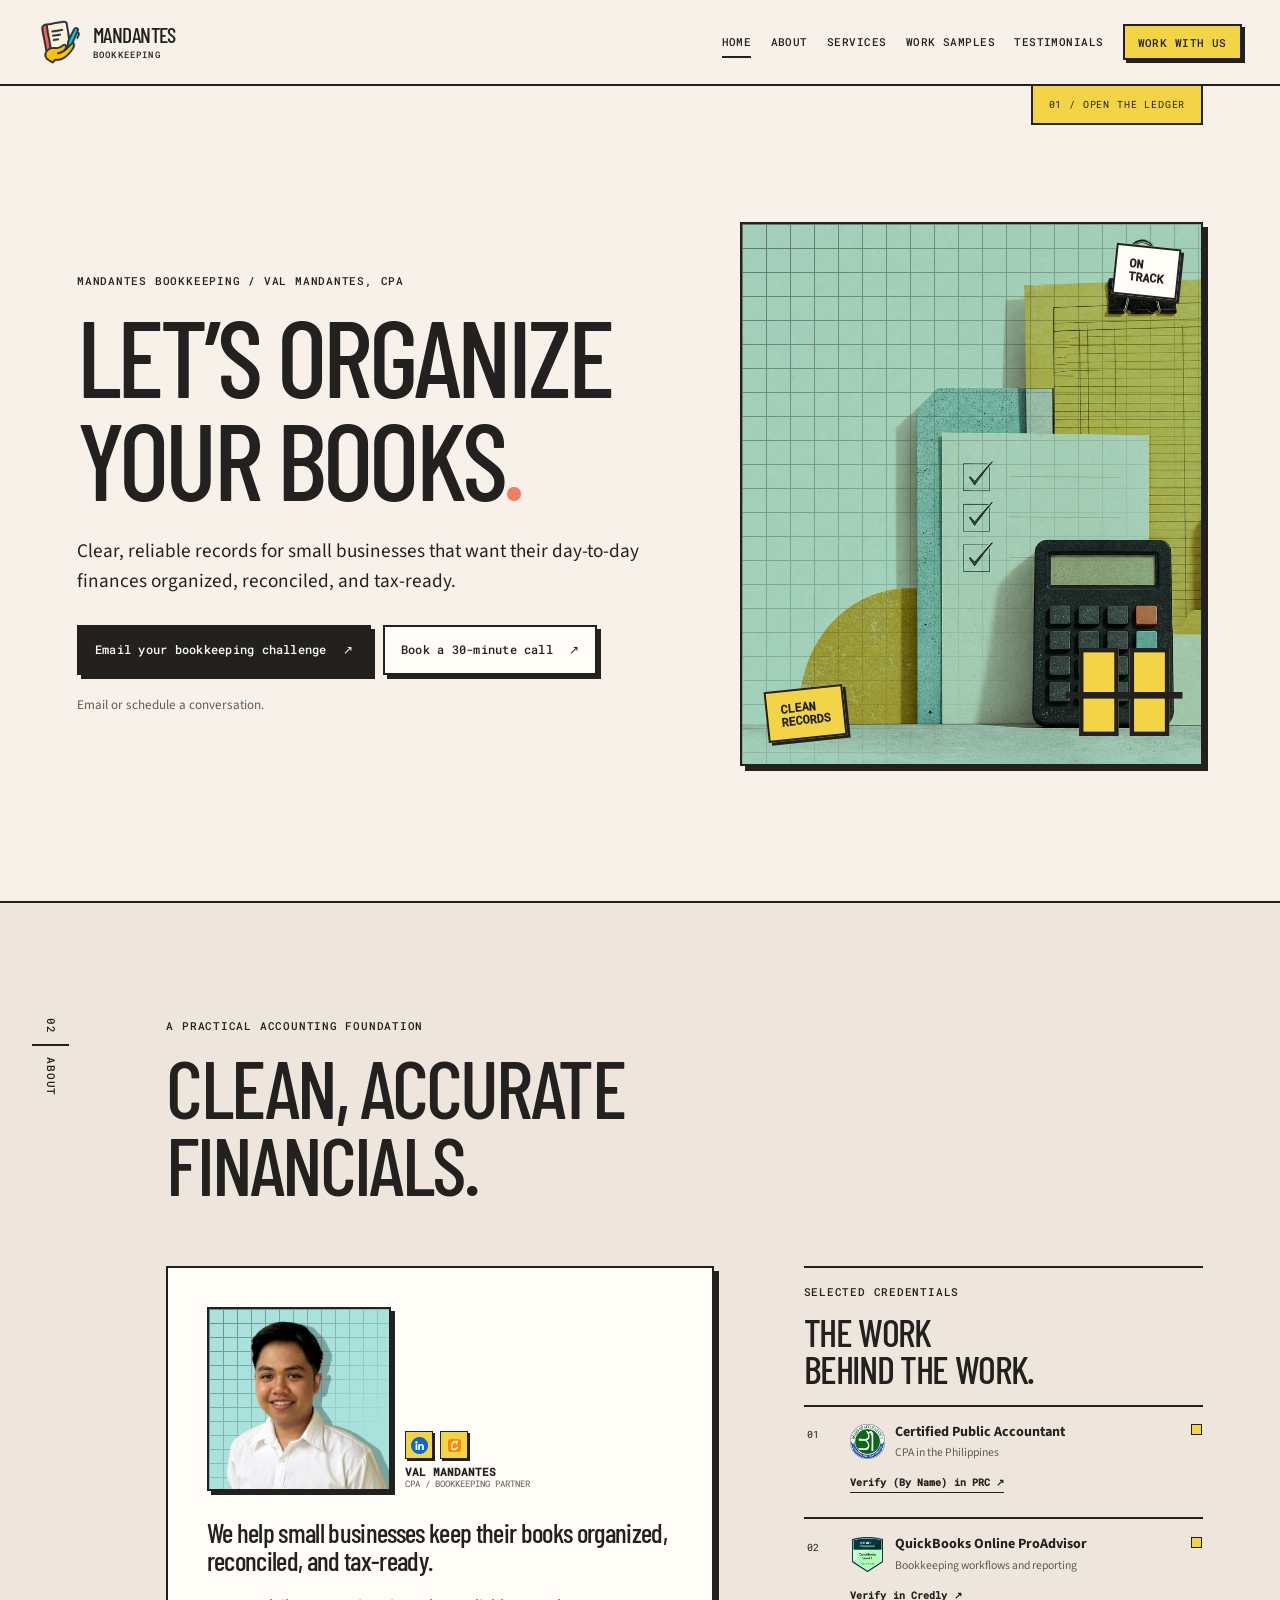
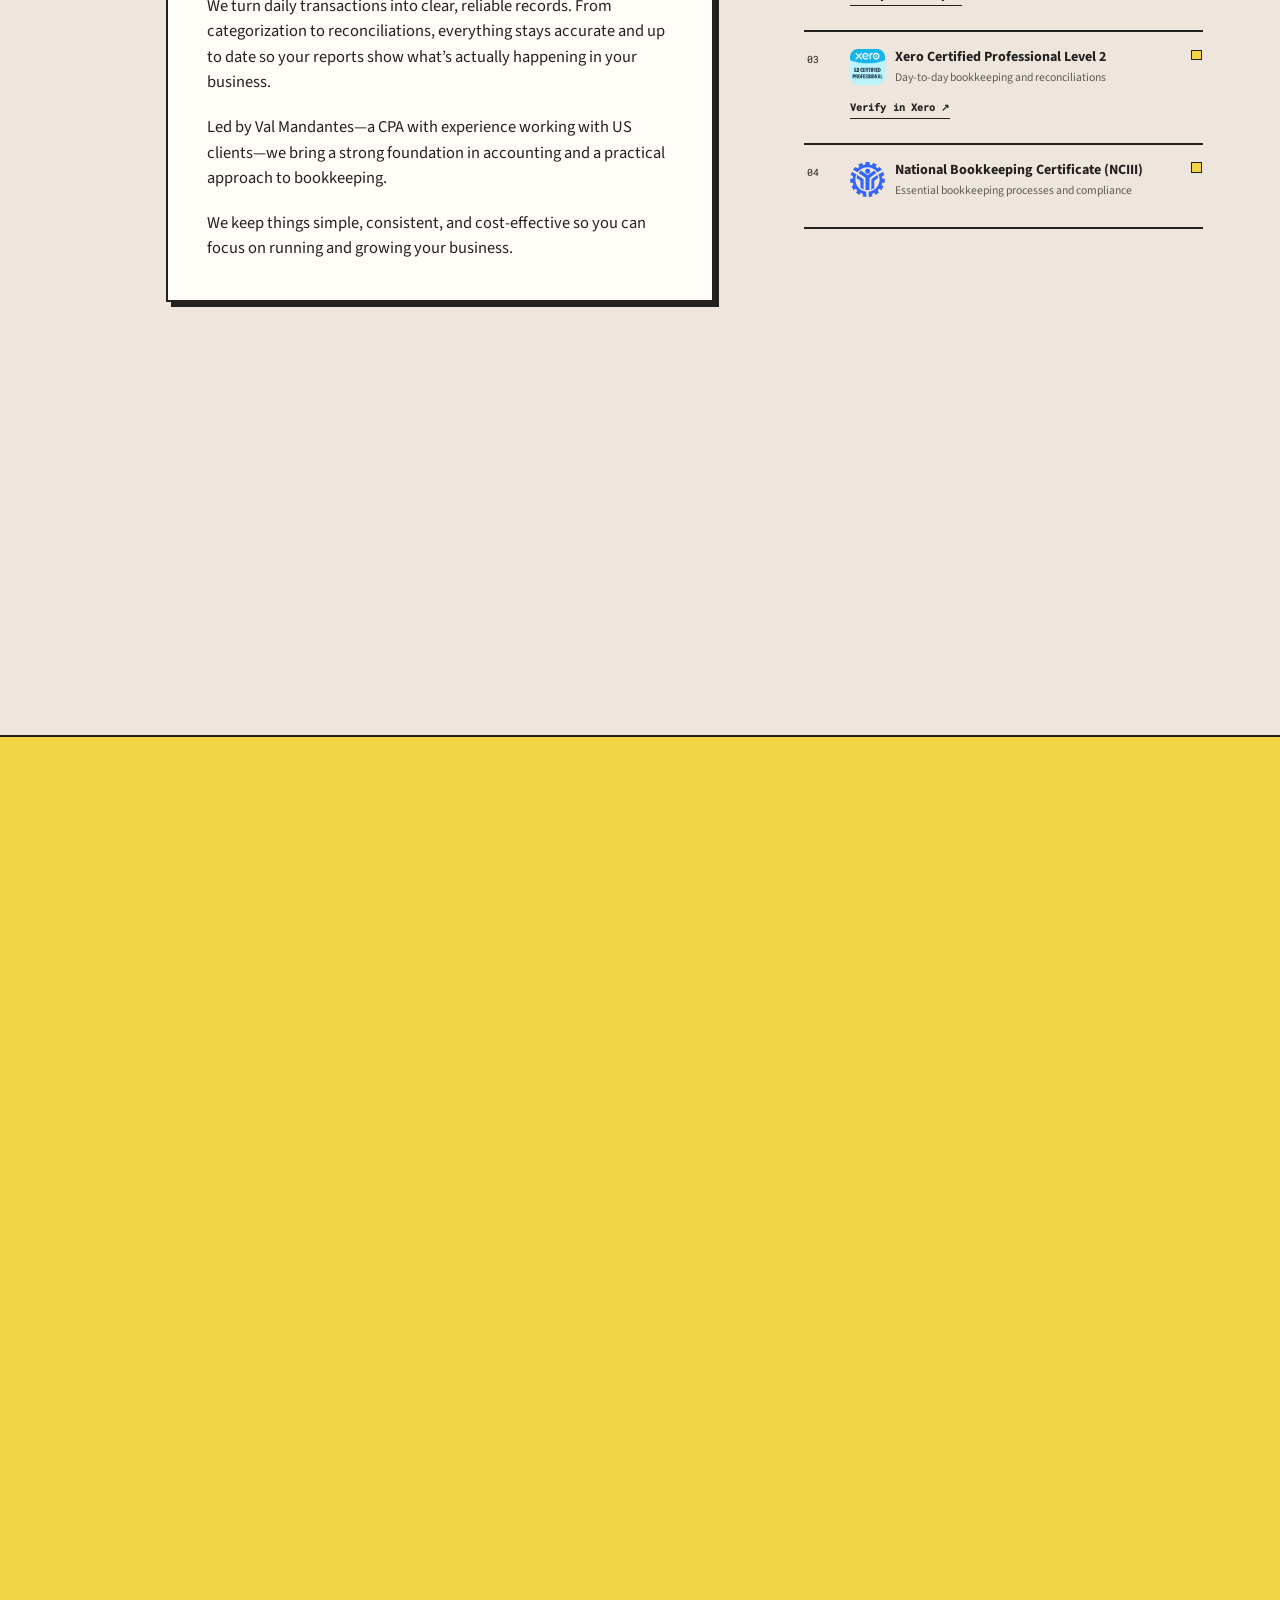
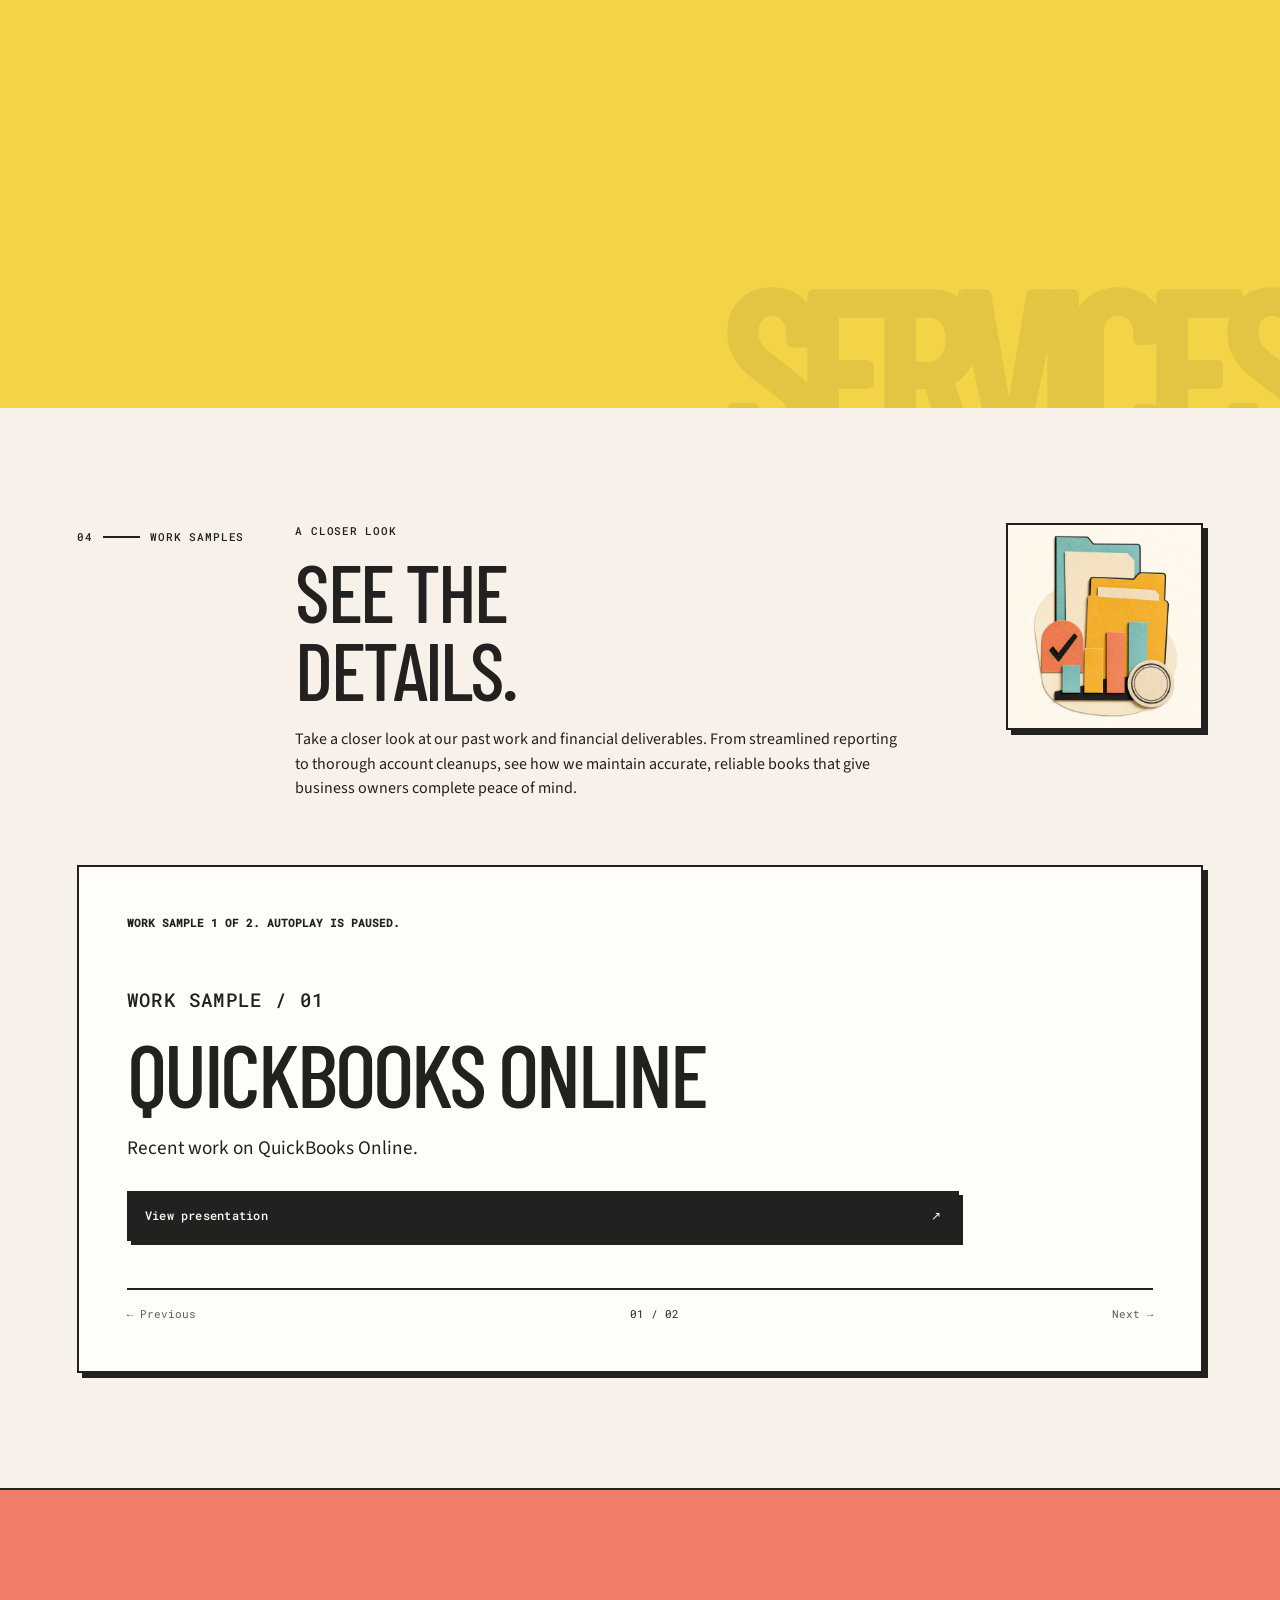
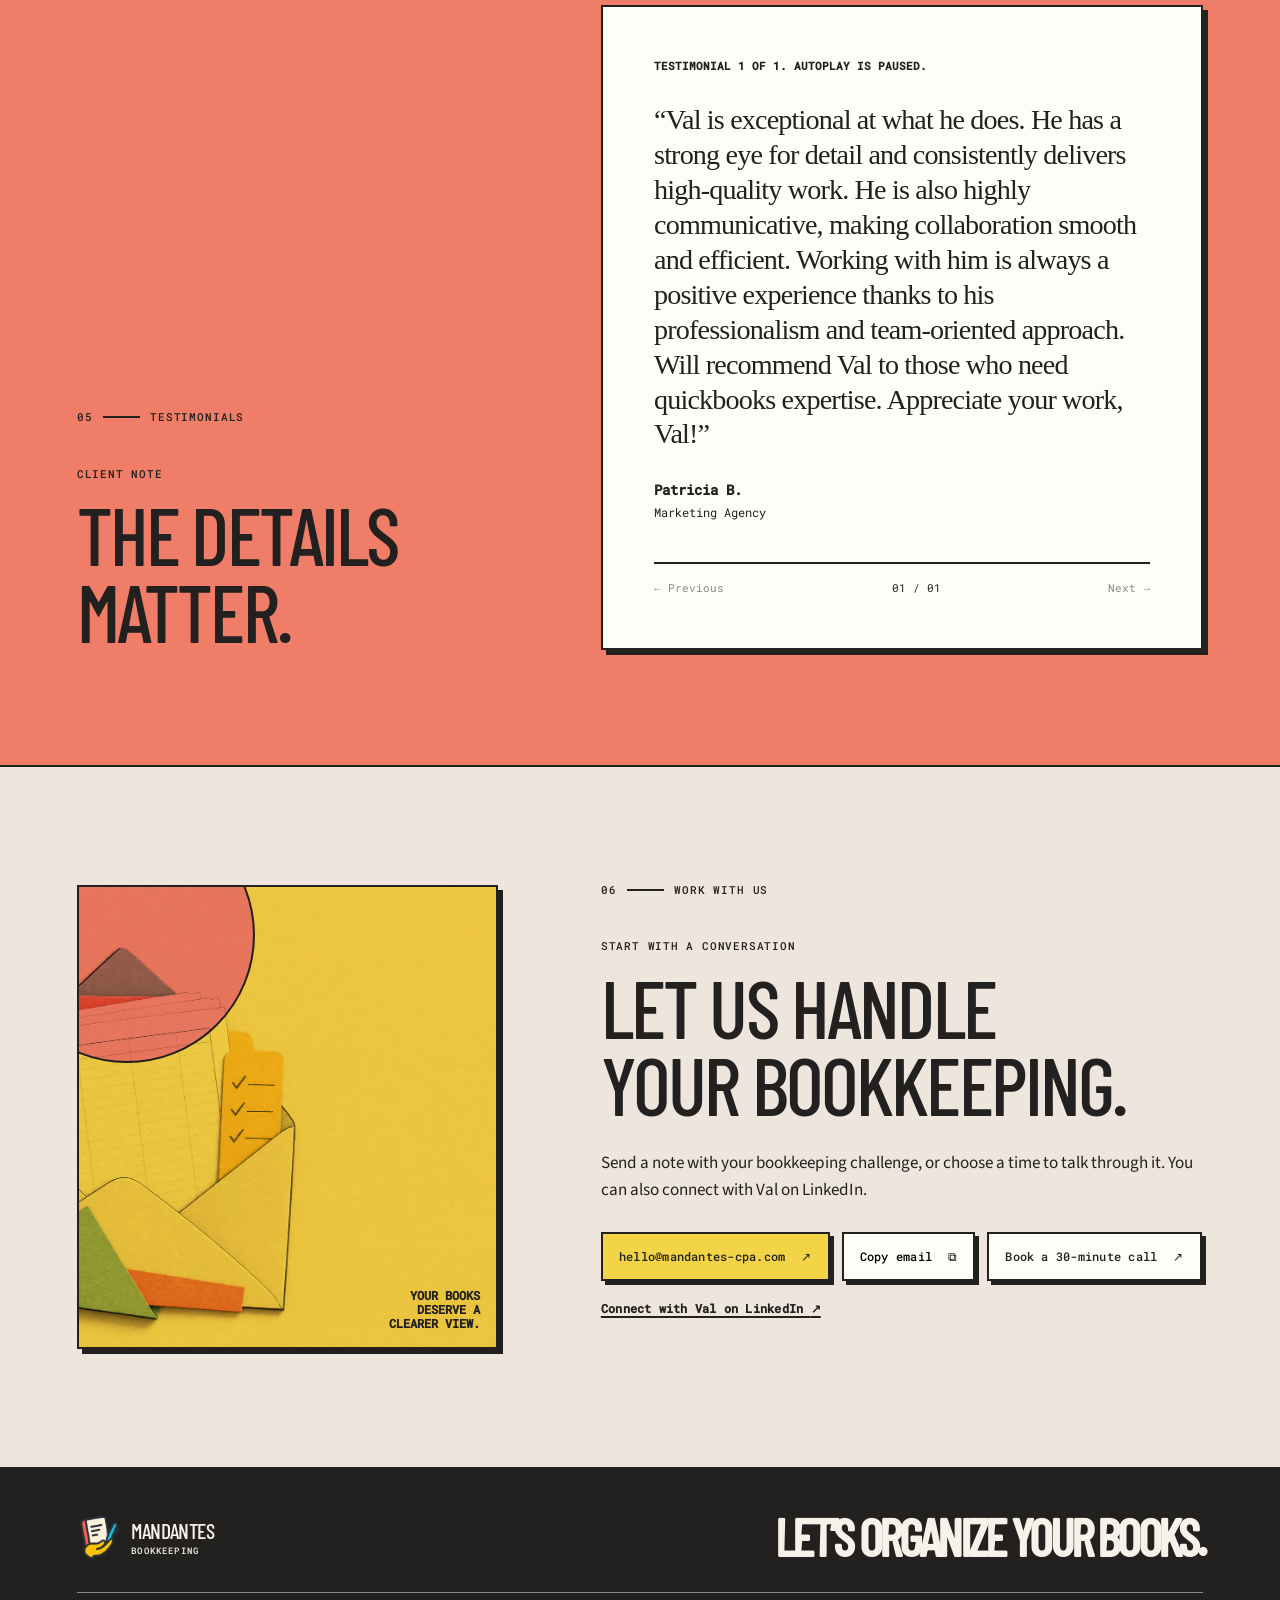
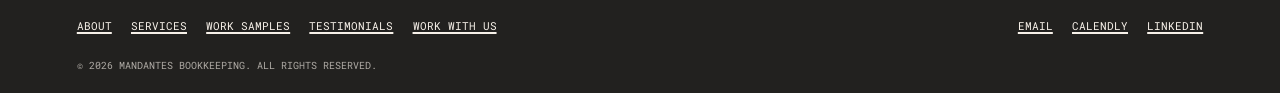
==== index.html @ 29df6121 "Update email contact from mandantesv to hello@mandantes-cpa.com" ====
<!doctype html>
<html lang="en">
  <head>
    <meta charset="utf-8" />
    <meta name="viewport" content="width=device-width, initial-scale=1" />
    <meta
      name="description"
      content="Mandantes Bookkeeping helps small businesses keep their books organized, reconciled, and tax-ready."
    />
    <meta name="theme-color" content="#f4d447" />
    <meta property="og:locale" content="en_US" />
    <meta property="og:type" content="website" />
    <meta property="og:site_name" content="Mandantes Bookkeeping" />
    <meta property="og:title" content="Mandantes Bookkeeping | Let’s organize your books" />
    <meta property="og:description" content="A reliable partner for clean, accurate financials." />
    <meta property="og:url" content="https://mandantes-cpa.github.io/mandantes-cpa.github.io/" />
    <meta property="og:image" content="https://mandantes-cpa.github.io/assets/images/link-preview.jpg" />
    <meta property="og:image:alt" content="Organized bookkeeping desk with reports, checklists, and a calculator." />
    <meta property="og:image:type" content="image/jpeg" />
    <meta property="og:image:width" content="1800" />
    <meta property="og:image:height" content="1012" />
    <meta name="twitter:card" content="summary_large_image" />
    <meta name="twitter:title" content="Mandantes Bookkeeping | Let’s organize your books" />
    <meta name="twitter:description" content="A reliable partner for clean, accurate financials." />
    <meta name="twitter:image" content="https://mandantes-cpa.github.io/assets/images/link-preview.jpg" />
    <meta name="twitter:image:alt" content="Organized bookkeeping desk with reports, checklists, and a calculator." />
    <link rel="canonical" href="https://mandantes-cpa.github.io/mandantes-cpa.github.io/" />
    <!-- Replace the placeholder URL below after GitHub Pages is live. See README.md. -->
    <link rel="canonical" href="https://mandantes-cpa.github.io/mandantes-cpa.github.io/" />
    <link rel="icon" href="assets/images/mandantes-balancing-mark.png" type="image/svg+xml" />
    <link rel="stylesheet" href="styles.css" />
    <title>Mandantes Bookkeeping | Let’s organize your books</title>
  </head>
  <body>
    <a class="skip-link" href="#main-content">Skip to content</a>

    <header class="site-header" id="site-header">
      <div class="header-inner">
        <a class="brand" href="#home" aria-label="Mandantes Bookkeeping home">
          <img
            class="brand-mark"
            src="assets/images/mandantes-balancing-mark.png"
            alt=""
            width="56"
            height="56"
            onerror="this.hidden=true"
          />
          <span class="brand-copy">
            <span class="brand-name">Mandantes</span>
            <span class="brand-type">Bookkeeping</span>
          </span>
        </a>

        <button
          class="menu-toggle"
          type="button"
          aria-expanded="false"
          aria-controls="primary-navigation"
          aria-label="Open navigation menu"
        >
          <span></span><span></span><span></span>
        </button>

        <nav class="site-nav" id="primary-navigation" aria-label="Primary navigation">
          <ul>
            <li><a class="nav-link is-active" href="#home" aria-current="page">Home</a></li>
            <li><a class="nav-link" href="#about">About</a></li>
            <li><a class="nav-link" href="#services">Services</a></li>
            <li><a class="nav-link" href="#work-samples">Work Samples</a></li>
            <li><a class="nav-link" href="#testimonials">Testimonials</a></li>
            <li><a class="nav-link nav-link--action" href="#work-with-us">Work With Us</a></li>
          </ul>
        </nav>
      </div>
    </header>

    <main id="main-content">
      <section class="hero section" id="home" aria-labelledby="home-title">
        <div class="hero-ribbon" aria-hidden="true">01 / OPEN THE LEDGER</div>
        <div class="hero-copy reveal">
          <p class="eyebrow">Mandantes Bookkeeping <span aria-hidden="true">/</span> Val Mandantes, CPA</p>
          <h1 id="home-title">LET’S ORGANIZE<br />YOUR BOOKS<span class="title-dot">.</span></h1>
          <p class="hero-intro">
            Clear, reliable records for small businesses that want their day-to-day finances organized, reconciled, and tax-ready.
          </p>
          <div class="button-row">
            <a class="button button--ink" href="mailto:hello@mandantes-cpa.com">Email your bookkeeping challenge <span aria-hidden="true">↗</span></a>
            <a class="button button--line" href="https://calendly.com/mandantesv/30min" target="_blank" rel="noopener noreferrer">Book a 30-minute call <span aria-hidden="true">↗</span></a>
          </div>
          <p class="microcopy">Email or schedule a conversation.</p>
        </div>
        <div class="hero-visual reveal" aria-hidden="true">
          <div class="hero-visual__grid"></div>
          <div class="paper-chip paper-chip--yellow">CLEAN<br />RECORDS</div>
          <div class="paper-chip paper-chip--aqua">ON<br />TRACK</div>
          <img class="hero-art" src="assets/images/mandantes-hero-ledger.jpg" alt="" onerror="this.hidden=true" />
          <div class="balance-sign balance-sign--large"><span></span><span></span><i></i></div>
        </div>
      </section>

      <section class="section about" id="about" aria-labelledby="about-title">
        <div class="section-index reveal" aria-hidden="true"><span>02</span><i></i><small>ABOUT</small></div>
        <div class="section-heading reveal">
          <p class="eyebrow">A practical accounting foundation</p>
          <h2 id="about-title">CLEAN, ACCURATE<br />FINANCIALS.</h2>
        </div>
        <div class="about-layout">
          <div class="about-story keyline-panel reveal">
            <figure class="about-portrait">
              <div class="about-portrait__frame">
                <img src="assets/images/val-mandantes-portrait.png" alt="Portrait of Val Mandantes, CPA" onerror="this.hidden=true; this.nextElementSibling.hidden=false" />
                <div class="about-portrait__placeholder" hidden>ADD<br />PORTRAIT</div>
              </div>
              <figcaption>
                <nav class="about-socials" data-socials hidden aria-label="Social profiles"></nav>
                <span class="about-portrait__name">Val Mandantes</span>
                <span class="about-portrait__role">CPA / Bookkeeping partner</span>
              </figcaption>
            </figure>
            <p class="about-lead">We help small businesses keep their books organized, reconciled, and tax-ready.</p>
            <p>We turn daily transactions into clear, reliable records. From categorization to reconciliations, everything stays accurate and up to date so your reports show what’s actually happening in your business.</p>
            <p>Led by Val Mandantes—a CPA with experience working with US clients—we bring a strong foundation in accounting and a practical approach to bookkeeping.</p>
            <p>We keep things simple, consistent, and cost-effective so you can focus on running and growing your business.</p>
          </div>
          <aside class="credentials reveal" aria-labelledby="credentials-title">
            <div class="credentials-head">
              <p class="eyebrow">Selected credentials</p>
              <h3 id="credentials-title">THE WORK<br />BEHIND THE WORK.</h3>
            </div>
            <ul class="credential-list" data-credentials-list aria-live="polite">
              <li class="credential-item"><span class="credential-number">01</span><span class="credential-copy"><span class="credential-main"><strong>Certified Public Accountant</strong><small>CPA in the Philippines</small></span></span></li>
              <li class="credential-item"><span class="credential-number">02</span><span class="credential-copy"><span class="credential-main"><strong>QuickBooks Online ProAdvisor</strong><small>Bookkeeping workflows and reporting</small></span></span></li>
              <li class="credential-item"><span class="credential-number">03</span><span class="credential-copy"><span class="credential-main"><strong>Xero Certified Professional Level 2</strong><small>Day-to-day bookkeeping and reconciliations</small></span></span></li>
              <li class="credential-item"><span class="credential-number">04</span><span class="credential-copy"><span class="credential-main"><strong>National Bookkeeping Certificate (NCIII)</strong><small>Essential bookkeeping processes and compliance</small></span></span></li>
            </ul>
          </aside>
        </div>
        <section class="software-strip reveal" aria-labelledby="software-title" data-software-carousel>
          <div class="software-strip__heading">
            <p class="eyebrow">Supported software</p>
            <h3 id="software-title">TOOLS YOU<br />WORK IN.</h3>
            <p>Experienced across major accounting, payroll, and payment platforms used by modern US small businesses.</p>
          </div>
          <div class="software-strip__viewport" role="region" aria-label="Supported accounting software logo carousel" tabindex="0" data-software-viewport>
            <div class="software-strip__track" data-software-track>
              <p class="software-strip__empty" data-software-empty>No software logos are published yet. Add matching PNG files and set their rows to <code>published</code> in <code>assets/data/supported-software.csv</code>.</p>
            </div>
          </div>
          <p class="software-strip__status" data-software-status aria-live="polite">No published software logos are available yet.</p>
        </section>
      </section>

      <section class="section services" id="services" aria-labelledby="services-title">
        <div class="service-topline reveal">
          <div class="section-index" aria-hidden="true"><span>03</span><i></i><small>SERVICES</small></div>
          <p class="service-note">Click a service to open its details.</p>
        </div>
        <div class="services-title-row reveal">
          <h2 id="services-title">BOOKS, IN<br />BETTER ORDER.</h2>
          <p>Organized work that keeps the information you rely on clear, current, and ready for reporting.</p>
        </div>
        <div class="service-accordion reveal" data-service-accordion aria-live="polite">
          <details open>
            <summary><span class="service-number">01</span><span class="service-summary-copy"><span class="service-title">Cleanup Bookkeeping</span><em class="service-question">Are your books messy or inaccurate?</em></span><i aria-hidden="true">+</i></summary>
            <div class="service-detail"><p>Reviewing and organizing past records, correcting errors, reconciling accounts, and ensuring everything is accurate and up to date so your financials are clear and ready for reporting.</p></div>
          </details>
          <details>
            <summary><span class="service-number">02</span><span class="service-summary-copy"><span class="service-title">Catch-Up Bookkeeping</span><em class="service-question">Are your books behind?</em></span><i aria-hidden="true">+</i></summary>
            <div class="service-detail"><p>Entering missing transactions, reconciling accounts, and updating financial records to bring your books current. This keeps you tax-ready and helps you stay organized and make informed financial decisions.</p></div>
          </details>
          <details>
            <summary><span class="service-number">03</span><span class="service-summary-copy"><span class="service-title">Ongoing Bookkeeping</span><em class="service-question">Need accurate financial reports?</em></span><i aria-hidden="true">+</i></summary>
            <div class="service-detail"><p>Recording daily transactions, reconciling bank and credit card accounts regularly, and generating accurate financial reports to help you stay tax-ready and on top of your business finances.</p></div>
          </details>
        </div>
        <div class="capability-strip reveal" aria-label="Additional bookkeeping capabilities">
          <span>Transaction Categorization</span><span>Bank Reconciliation</span><span>Preparing Financial Reports</span><span>And more...</span>
        </div>
        <div class="inline-cta reveal">
          <p>Not sure which bookkeeping work needs attention first?</p>
          <a href="mailto:hello@mandantes-cpa.com">Start by email <span aria-hidden="true">→</span></a>
        </div>
      </section>

      <section class="section samples" id="work-samples" aria-labelledby="work-samples-title">
        <div class="samples-intro reveal">
          <div class="section-index" aria-hidden="true"><span>04</span><i></i><small>WORK SAMPLES</small></div>
          <div>
            <p class="eyebrow">A closer look</p>
            <h2 id="work-samples-title">SEE THE<br />DETAILS.</h2>
            <p class="samples-copy">Take a closer look at our past work and financial deliverables. From streamlined reporting to thorough account cleanups, see how we maintain accurate, reliable books that give business owners complete peace of mind.</p>
          </div>
          <img src="assets/images/mandantes-work-sample.jpg" alt="Abstract folders and report shapes" class="samples-art" onerror="this.hidden=true" />
        </div>

        <div class="sample-carousel keyline-panel reveal" role="region" aria-roledescription="carousel" aria-label="Work samples" tabindex="0" data-work-sample-carousel>
          <p class="carousel-status" data-work-sample-status aria-live="polite">No published work samples are available yet.</p>
          <div class="work-sample-slide">
            <p class="eyebrow" data-work-sample-index>Work sample / awaiting entry</p>
            <h3 data-work-sample-title>ADD A<br />WORK SAMPLE.</h3>
            <p data-work-sample-description>Open <code>assets/data/work-samples.csv</code>, add a reviewed public presentation link, and set its status to <code>published</code>.</p>
            <a class="button button--ink work-sample-link" href="#work-samples" data-work-sample-link aria-disabled="true" tabindex="-1" target="_blank" rel="noopener noreferrer">View presentation <span aria-hidden="true">↗</span></a>
          </div>
          <div class="carousel-controls" aria-label="Work-sample controls">
            <button type="button" data-work-sample-previous disabled aria-label="Previous work sample unavailable; no published work samples">← Previous</button>
            <span aria-hidden="true" data-work-sample-count>00 / 00</span>
            <button type="button" data-work-sample-next disabled aria-label="Next work sample unavailable; no published work samples">Next →</button>
          </div>
        </div>
      </section>

      <section class="section testimonial-section" id="testimonials" aria-labelledby="testimonials-title">
        <div class="testimonial-grid">
          <div class="testimonial-heading reveal">
            <div class="section-index" aria-hidden="true"><span>05</span><i></i><small>TESTIMONIALS</small></div>
            <p class="eyebrow">Client note</p>
            <h2 id="testimonials-title">THE DETAILS<br />MATTER.</h2>
          </div>
          <div class="testimonial-carousel keyline-panel reveal" role="region" aria-roledescription="carousel" aria-label="Client testimonials" tabindex="0" data-testimonial-carousel>
            <p class="carousel-status" id="carousel-status" aria-live="polite">Testimonial 1 of 1. Autoplay is paused.</p>
            <blockquote>
              <p data-testimonial-quote>“Val is exceptional at what he does. He has a strong eye for detail and consistently delivers high-quality work. He is also highly communicative, making collaboration smooth and efficient. Working with him is always a positive experience thanks to his professionalism and team-oriented approach. Will recommend Val to those who need quickbooks expertise. Appreciate your work, Val!”</p>
              <footer><strong data-testimonial-attribution>Patricia B.</strong><span data-testimonial-organization>Marketing Agency</span></footer>
            </blockquote>
            <div class="carousel-controls" aria-label="Testimonial controls">
              <button type="button" data-testimonial-previous disabled aria-label="Previous testimonial unavailable; one testimonial is published">← Previous</button>
              <span aria-hidden="true" data-testimonial-count>01 / 01</span>
              <button type="button" data-testimonial-next disabled aria-label="Next testimonial unavailable; one testimonial is published">Next →</button>
            </div>
          </div>
        </div>
      </section>

      <section class="section work-with-us" id="work-with-us" aria-labelledby="work-with-us-title">
        <div class="contact-illustration reveal" aria-hidden="true">
          <div class="contact-shape"></div>
          <img src="assets/images/mandantes-contact-ledger.jpg" alt="" onerror="this.hidden=true" />
          <p>YOUR BOOKS<br />DESERVE A<br />CLEARER VIEW.</p>
        </div>
        <div class="contact-copy reveal">
          <div class="section-index" aria-hidden="true"><span>06</span><i></i><small>WORK WITH US</small></div>
          <p class="eyebrow">Start with a conversation</p>
          <h2 id="work-with-us-title">LET US HANDLE<br />YOUR BOOKKEEPING.</h2>
          <p>Send a note with your bookkeeping challenge, or choose a time to talk through it. You can also connect with Val on LinkedIn.</p>
          <div class="contact-actions">
            <a class="button button--yellow" href="mailto:hello@mandantes-cpa.com">hello@mandantes-cpa.com <span aria-hidden="true">↗</span></a>
            <button class="button button--line" type="button" data-copy-email data-email="hello@mandantes-cpa.com">Copy email <span aria-hidden="true">⧉</span></button>
            <a class="button button--line" href="https://calendly.com/mandantesv/30min" target="_blank" rel="noopener noreferrer">Book a 30-minute call <span aria-hidden="true">↗</span></a>
            <a class="text-link linkedin-link" href="https://www.linkedin.com/in/val-mandantes/" target="_blank" rel="noopener noreferrer">Connect with Val on LinkedIn <span aria-hidden="true">↗</span></a>
          </div>
          <p class="copy-status" data-copy-status role="status"></p>
        </div>
      </section>
    </main>

    <footer class="site-footer">
      <div class="footer-top">
        <a class="brand brand--footer" href="#home"><img class="footer-brand-mark" src="assets/images/mandantes-balancing-mark.png" alt="" aria-hidden="true" onerror="this.hidden=true" /><span class="brand-copy"><span class="brand-name">Mandantes</span><span class="brand-type">Bookkeeping</span></span></a>
        <p>Let’s organize your books.</p>
      </div>
      <div class="footer-bottom">
        <nav aria-label="Footer navigation"><a href="#about">About</a><a href="#services">Services</a><a href="#work-samples">Work Samples</a><a href="#testimonials">Testimonials</a><a href="#work-with-us">Work With Us</a></nav>
        <div class="footer-links"><a href="mailto:hello@mandantes-cpa.com">Email</a><a href="https://calendly.com/mandantesv/30min" target="_blank" rel="noopener noreferrer">Calendly</a><a href="https://www.linkedin.com/in/val-mandantes/" target="_blank" rel="noopener noreferrer">LinkedIn</a></div>
      </div>
      <p class="footer-legal">© <span data-current-year>2026</span> Mandantes Bookkeeping. All rights reserved.</p>
    </footer>

    <script src="script.js" defer></script>
  </body>
</html>
---- styles.css ----
/*
  Ledger Parade style reminder: contemporary editorial design with neo-brutalist print cues.
  Use eggshell paper, ink-black keylines, Ledger Yellow signal color, modular ledger ribbons,
  and asymmetrical editorial structures. Avoid generic centered-card layouts or soft purple gradients.
*/

:root {
  --paper: #f7f1e9;
  --paper-deep: #eee6dc;
  --ink: #22211f;
  --muted: #5f5b55;
  --yellow: #f4d447;
  --aqua: #a9e2dc;
  --coral: #ef7d68;
  --white: #fffdf8;
  --line: 2px solid var(--ink);
  --shadow: 5px 5px 0 var(--ink);
  --space-1: 0.5rem;
  --space-2: 0.875rem;
  --space-3: 1.25rem;
  --space-4: 1.75rem;
  --space-5: 2.5rem;
  --space-6: 4rem;
  --space-7: clamp(5rem, 9vw, 9rem);
  --display: "Arial Narrow", "Helvetica Neue", Arial, sans-serif;
  --body: "Trebuchet MS", "Arial", sans-serif;
  --mono: ui-monospace, SFMono-Regular, Menlo, Monaco, Consolas, monospace;
  --ease-out: cubic-bezier(0.23, 1, 0.32, 1);
}
/* Replace only these three variables in :root. */
:root {
  --display: "Mandantes Display", sans-serif;
  --body: "Mandantes Body", sans-serif;
  --mono: "Mandantes Mono", monospace;
}

* { box-sizing: border-box; }
html { scroll-behavior: smooth; scroll-padding-top: 6.5rem; }
body { margin: 0; background: var(--paper); color: var(--ink); font-family: var(--body); font-size: 16px; line-height: 1.55; overflow-x: hidden; }
body::before { content: ""; position: fixed; inset: 0; z-index: -1; pointer-events: none; opacity: 0.3; background-image: radial-gradient(rgba(34,33,31,0.18) 0.55px, transparent 0.55px); background-size: 6px 6px; }
img { max-width: 100%; display: block; }
a { color: inherit; text-underline-offset: 0.22em; text-decoration-thickness: 1.5px; }
button, input { font: inherit; }
button:not(:disabled), a { cursor: pointer; }
button:focus-visible, a:focus-visible, summary:focus-visible { outline: 3px solid var(--coral); outline-offset: 4px; }
.skip-link { position: fixed; z-index: 100; left: 1rem; top: -4rem; padding: 0.7rem 1rem; background: var(--yellow); border: var(--line); font-family: var(--mono); font-size: 0.78rem; text-transform: uppercase; transition: top 160ms var(--ease-out); }
.skip-link:focus { top: 1rem; }

.site-header { position: sticky; top: 0; z-index: 20; background: rgba(247,241,233,0.95); border-bottom: var(--line); backdrop-filter: blur(12px); }
.header-inner { width: min(1440px, 100%); margin: 0 auto; padding: 0.7rem clamp(1rem, 3vw, 3rem); display: flex; align-items: center; gap: var(--space-3); min-height: 5.25rem; }
.brand { display: inline-flex; align-items: center; gap: 0.6rem; text-decoration: none; flex-shrink: 0; }
.brand-mark { width: 2.8rem; height: 2.8rem; object-fit: contain; }
.brand-copy { display: grid; line-height: 0.9; }
.brand-name { font-family: var(--display); font-weight: 900; text-transform: uppercase; letter-spacing: -0.07em; font-size: 1.35rem; }
.brand-type { font-family: var(--mono); font-size: 0.57rem; letter-spacing: 0.13em; text-transform: uppercase; margin-top: 0.35rem; }
.site-nav { margin-left: auto; }
.site-nav ul { display: flex; gap: clamp(0.6rem, 1.5vw, 1.65rem); align-items: center; list-style: none; margin: 0; padding: 0; }
.nav-link { text-decoration: none; font-family: var(--mono); font-size: 0.69rem; letter-spacing: 0.04em; text-transform: uppercase; padding: 0.4rem 0; border-bottom: 2px solid transparent; }
.nav-link:hover, .nav-link.is-active { border-color: var(--ink); }
.nav-link--action { padding: 0.55rem 0.8rem; border: var(--line); background: var(--yellow); box-shadow: 3px 3px 0 var(--ink); }
.nav-link--action:hover, .nav-link--action.is-active { transform: translate(2px,2px); box-shadow: 1px 1px 0 var(--ink); border-color: var(--ink); }
.menu-toggle { display: none; width: 2.85rem; height: 2.85rem; padding: 0.55rem; margin-left: auto; border: var(--line); background: var(--white); flex-direction: column; justify-content: center; gap: 0.3rem; }
.menu-toggle span { width: 100%; height: 2px; background: var(--ink); transition: transform 180ms var(--ease-out), opacity 180ms var(--ease-out); }

.section { position: relative; width: min(1440px, 100%); margin: 0 auto; padding: var(--space-7) clamp(1rem, 6vw, 7.5rem); scroll-margin-top: 6rem; }
.hero { min-height: calc(100vh - 5.3rem); padding-top: clamp(3rem, 7vw, 7rem); padding-bottom: clamp(3rem, 7vw, 7rem); display: grid; grid-template-columns: minmax(0, 0.95fr) minmax(300px, 0.75fr); gap: clamp(2rem, 6vw, 7rem); align-items: center; overflow: hidden; }
.hero-copy { min-width: 0; container-type: inline-size; }
.hero-ribbon { position: absolute; right: clamp(1rem, 6vw, 7.5rem); top: 0; padding: 0.65rem 1rem; border-left: var(--line); border-right: var(--line); border-bottom: var(--line); background: var(--yellow); font-family: var(--mono); font-size: 0.65rem; letter-spacing: 0.08em; }
.eyebrow { margin: 0 0 var(--space-2); font-family: var(--mono); font-size: 0.7rem; font-weight: 700; letter-spacing: 0.07em; line-height: 1.4; text-transform: uppercase; }
h1, h2, h3 { font-family: var(--display); font-weight: 500; letter-spacing: -0.07em; line-height: 0.87; margin: 0; text-transform: uppercase; }
h1 { font-size: clamp(4rem, min(9.8vw, 18cqw), 10.2rem); max-width: 100%; }
h2 { font-size: clamp(3.2rem, 7vw, 7rem); }
h3 { font-size: clamp(2rem, 3vw, 3.25rem); }
.title-dot { color: var(--coral); }
.hero-intro { max-width: 37rem; font-size: clamp(1.05rem, 1.5vw, 1.32rem); margin: var(--space-4) 0; }
.button-row, .contact-actions { display: flex; flex-wrap: wrap; gap: 0.75rem; align-items: center; }
.button { display: inline-flex; align-items: center; justify-content: space-between; gap: 1rem; padding: 0.85rem 1rem; border: var(--line); box-shadow: 4px 4px 0 var(--ink); text-decoration: none; font-family: var(--mono); font-size: 0.75rem; font-weight: 700; letter-spacing: 0.02em; background: var(--white); transition: transform 150ms var(--ease-out), box-shadow 150ms var(--ease-out), background 150ms var(--ease-out); }
.button:hover { transform: translate(2px,2px); box-shadow: 2px 2px 0 var(--ink); }
.button:active { transform: translate(4px,4px) scale(0.98); box-shadow: none; }
.button--ink { background: var(--ink); color: var(--white); }
.button--yellow { background: var(--yellow); }
.button--line:hover { background: var(--aqua); }
.microcopy { margin: var(--space-3) 0 0; color: var(--muted); font-size: 0.82rem; }
.hero-visual { min-height: 34rem; position: relative; border: var(--line); background: var(--aqua); overflow: hidden; box-shadow: var(--shadow); }
.hero-visual__grid { position: absolute; inset: 0; opacity: 0.5; background-image: linear-gradient(var(--ink) 1px, transparent 1px), linear-gradient(90deg, var(--ink) 1px, transparent 1px); background-size: 24px 24px; mask-image: linear-gradient(135deg, black, transparent 78%); }
.hero-art { position: absolute; width: 100%; height: 100%; object-fit: cover; z-index: 1; mix-blend-mode: multiply; }
.paper-chip { position: absolute; z-index: 3; padding: 0.7rem 0.8rem; border: var(--line); font-family: var(--mono); font-size: 0.74rem; font-weight: 700; line-height: 1.05; box-shadow: 3px 3px 0 var(--ink); }
.paper-chip--yellow { left: 1.5rem; bottom: 1.5rem; background: var(--yellow); transform: rotate(-6deg); }
.paper-chip--aqua { right: 1.4rem; top: 1.4rem; background: var(--white); transform: rotate(6deg); }
.balance-sign { display: flex; align-items: stretch; gap: 0.35rem; position: relative; }
.balance-sign span { display: block; width: 1.1rem; height: 2.5rem; border: var(--line); background: var(--yellow); }
.balance-sign i { position: absolute; width: calc(100% + 0.75rem); height: 3px; background: var(--ink); left: -0.37rem; top: 49%; }
.balance-sign--large { position: absolute; z-index: 2; right: 2rem; bottom: 1.7rem; transform: scale(2.2); transform-origin: right bottom; }

.section-index { display: flex; align-items: center; gap: 0.65rem; font-family: var(--mono); font-size: 0.66rem; font-weight: 700; letter-spacing: 0.08em; }
.section-index i { display: block; width: 2.3rem; height: 2px; background: currentColor; }
.section-index small { font-size: inherit; }
.about { background: var(--paper-deep); border-top: var(--line); border-bottom: var(--line); }
.about > .section-index { position: absolute; left: clamp(1rem, 2.5vw, 3rem); top: var(--space-7); writing-mode: vertical-rl; transform: rotate(180deg); }
.section-heading { margin-left: clamp(0rem, 7vw, 8rem); }
.section-heading h2 { margin-top: var(--space-1); }
.about-layout { display: grid; grid-template-columns: minmax(0,1fr) minmax(17rem,0.73fr); gap: clamp(2rem, 7vw, 8rem); margin-top: var(--space-6); margin-left: clamp(0rem, 7vw, 8rem); }
.keyline-panel { border: var(--line); background: var(--white); box-shadow: var(--shadow); }
.about-story { padding: clamp(1.5rem, 3vw, 2.7rem); font-size: 1.03rem; }
.about-story p { margin: 0 0 1.2rem; }
.about-story p:last-child { margin-bottom: 0; }
.about-portrait { display: flex; align-items: end; gap: 0.9rem; margin: 0 0 1.7rem; }
.about-portrait__frame { position: relative; width: clamp(8.5rem, 18vw, 11.5rem); aspect-ratio: 1 / 1; flex: 0 0 auto; overflow: hidden; border: var(--line); background: var(--aqua); box-shadow: 4px 4px 0 var(--ink); }
.about-portrait__frame::before {
  content: "";
  position: absolute;
  inset: 0;
  z-index: 0;
  pointer-events: none;
  opacity: 0.46;
  background-image: linear-gradient(var(--ink) 1px, transparent 1px), linear-gradient(90deg, var(--ink) 1px, transparent 1px);
  background-size: 14px 14px;
  mask-image: linear-gradient(135deg, black, transparent 82%);
}

.about-portrait__frame img {
  position: absolute;
  inset: 0;
  z-index: 1;
  width: 100%;
  height: 100%;
  object-fit: cover;
  object-position: center;
  mix-blend-mode: normal;
  filter: none;
}

/* Keep the fallback above the image only when the image fails to load. */
.about-portrait__placeholder {
  z-index: 2;
}

.about-portrait__placeholder[hidden] {
  display: none;
}

.about-portrait__placeholder { position: absolute; inset: 0; display: grid; place-items: center; padding: 1rem; color: var(--ink); background: var(--yellow); font-family: var(--mono); font-size: 0.68rem; font-weight: 700; line-height: 1.15; text-align: center; }
.about-portrait figcaption { margin: 0 0 0.1rem; font-family: var(--mono); font-size: 0.67rem; font-weight: 700; line-height: 1.35; text-transform: uppercase; }
.about-portrait figcaption span { color: var(--muted); font-size: 0.58rem; font-weight: 400; }
@media (max-width: 720px) { .about-portrait__frame { width: 8.5rem; } }
.about-portrait figcaption {
  display: flex;
  flex-direction: column;
  align-items: flex-start;
  max-width: 10rem;
}

.about-portrait__name {
  display: inline-block;
}

.about-socials[hidden] {
  display: none;
}

.about-socials {
  display: flex;
  flex-wrap: wrap;
  gap: 0.45rem;
  margin: 0 0 0.55rem;
}

.about-socials__link {
  display: grid;
  place-items: center;
  width: 1.75rem;
  height: 1.75rem;
  border: 1.5px solid var(--ink);
  background: var(--yellow);
  box-shadow: 2px 2px 0 var(--ink);
  transition: transform 150ms var(--ease-out), background-color 150ms var(--ease-out), box-shadow 150ms var(--ease-out);
}

.about-socials__link:hover,
.about-socials__link:focus-visible {
  background: var(--aqua);
  transform: translate(1px, 1px);
  box-shadow: 1px 1px 0 var(--ink);
}

.about-socials__link:active {
  transform: translate(2px, 2px) scale(0.97);
  box-shadow: none;
}

.about-socials__link img {
  width: 1.05rem;
  height: 1.05rem;
  object-fit: contain;
}

@media (max-width: 520px) {
  .about-portrait figcaption {
    max-width: 8.5rem;
  }

  .about-socials {
    gap: 0.35rem;
  }
}

@media (prefers-reduced-motion: reduce) {
  .about-socials__link {
    transition: none;
  }
}
.about-lead { max-width: 36rem; font-size: clamp(1.35rem, 2.1vw, 2rem); font-family: var(--display); font-weight: 800; letter-spacing: -0.035em; line-height: 1.05; }
.credentials { border-top: var(--line); }
.credentials-head { padding: 1rem 0 1.1rem; }
.credentials h3 { font-size: clamp(1.8rem, 3vw, 2.9rem); }
.credential-list { list-style: none; padding: 0; margin: 0; border-bottom: var(--line); }
.credential-list li { position: relative; display: grid; grid-template-columns: 2rem 1fr; gap: 0.25rem 0.7rem; padding: 1rem 1.6rem 1rem 0.2rem; border-top: var(--line); outline: none; cursor: default; transition: background-color 180ms var(--ease-out), padding 180ms var(--ease-out); }
.credential-list li::before { content: ""; width: 0.55rem; height: 0.55rem; border: 1.5px solid var(--ink); background: var(--yellow); position: absolute; right: 0.1rem; top: 1.1rem; transition: transform 180ms var(--ease-out), background-color 180ms var(--ease-out); }
.credential-list li:hover, .credential-list li:focus, .credential-list li:focus-within, .credential-list li.is-details-open { background: var(--aqua); padding-left: 0.55rem; }
.credential-list li:hover::before, .credential-list li:focus::before, .credential-list li:focus-within::before, .credential-list li.is-details-open::before { transform: rotate(45deg); background: var(--coral); }
.credential-list .credential-number { grid-row: 1 / 4; font-family: var(--mono); font-size: 0.65rem; padding-top: 0.2rem; }
.credential-list .credential-copy { display: grid; gap: 0.25rem; min-width: 0; }
.credential-main { display: flex; align-items: center; gap: 0.65rem; min-width: 0; }
.credential-logo {
  flex: 0 0 2.2rem;
  width: 2.2rem;
  height: 2.2rem;
  object-fit: contain;
  border: 0;
  padding: 0;
  background: transparent;
}
.credential-text { display: grid; gap: 0.25rem; min-width: 0; }
.credential-list strong { font-size: 0.88rem; line-height: 1.3; }
.credential-list small { font-size: 0.73rem; line-height: 1.35; color: var(--muted); }
.credential-more { display: block; max-height: 0; overflow: hidden; opacity: 0; color: var(--ink); font-size: 0.76rem; line-height: 1.45; transform: translateY(-0.35rem); transition: max-height 220ms var(--ease-out), opacity 180ms var(--ease-out), transform 220ms var(--ease-out); }
.credential-list li:hover .credential-more, .credential-list li:focus .credential-more, .credential-list li:focus-within .credential-more, .credential-list li.is-details-open .credential-more { max-height: 12rem; opacity: 1; transform: translateY(0); }
.credential-verify { justify-self: start; margin-top: 0.4rem; padding-bottom: 0.1rem; border-bottom: 1.5px solid currentColor; color: var(--ink); font-family: var(--mono); font-size: 0.63rem; font-weight: 700; letter-spacing: 0.01em; text-decoration: none; }
.credential-verify:hover, .credential-verify:focus-visible { color: #6b321f; }
.credential-empty { padding: 1rem 0.2rem; border-top: var(--line); font-family: var(--mono); font-size: 0.75rem; }
@media (prefers-reduced-motion: reduce) { .credential-list li, .credential-list li::before, .credential-more { transition: none; } }
.software-strip { margin: var(--space-5) 0 0 clamp(0rem, 7vw, 8rem); padding-top: var(--space-5); border-top: var(--line); display: grid; grid-template-columns: minmax(12rem, 0.37fr) minmax(0, 1fr); gap: clamp(1.5rem, 4vw, 4rem); align-items: start; }
.software-strip__heading h3 { margin-top: 0.35rem; font-size: clamp(1.8rem, 3vw, 3.1rem); }
.software-strip__heading > p:last-child { margin: 1rem 0 0; max-width: 17rem; font-size: 0.85rem; }
.software-strip__viewport { position: relative; overflow-x: auto; border: var(--line); background: var(--white); box-shadow: var(--shadow); cursor: grab; scrollbar-width: none; touch-action: pan-y; user-select: none; }
.software-strip__viewport::-webkit-scrollbar { display: none; }
.software-strip__viewport.is-dragging { cursor: grabbing; }
.software-strip__track { display: flex; align-items: stretch; gap: 0; width: max-content; min-width: 100%; padding: 0.85rem 0 0.85rem 0.85rem; }
.software-strip__set { display: flex; flex: 0 0 auto; align-items: stretch; gap: 0.75rem; padding-right: 0.75rem; }
.software-logo-card { flex: 0 0 9.5rem; min-height: 8.75rem; display: grid; grid-template-rows: 1fr auto; gap: 0.55rem; place-items: center; padding: 0.75rem; border: var(--line); background: var(--paper); }
.software-logo-card { box-sizing: border-box; width: 9.5rem; }
.software-logo-card img { width: 4.5rem; height: 4.5rem; object-fit: contain; pointer-events: none; }
.software-logo-card span { width: 100%; font-family: var(--mono); font-size: 0.66rem; font-weight: 700; line-height: 1.15; text-align: center; text-transform: uppercase; overflow-wrap: anywhere; }
.software-logo-card.is-missing-logo { grid-template-rows: 1fr; }
.software-logo-card.is-missing-logo span { align-self: center; font-size: 0.72rem; }
.software-logo-card__fallback { display: grid; place-items: center; width: 4.5rem; height: 4.5rem; border: 1.5px dashed var(--ink); background: var(--yellow); font-family: var(--display); font-size: 1.1rem; font-weight: 900; text-align: center; text-transform: uppercase; line-height: 0.9; }
.software-strip__empty { max-width: 42rem; margin: 0; padding: 1rem; font-family: var(--mono); font-size: 0.73rem; line-height: 1.5; }
.software-strip__empty code { padding: 0.1rem 0.25rem; background: var(--yellow); font-family: inherit; overflow-wrap: anywhere; }
.software-strip__status { grid-column: 2; margin: -0.85rem 0 0; font-family: var(--mono); font-size: 0.64rem; font-weight: 700; letter-spacing: 0.04em; text-transform: uppercase; }

.services { background: var(--yellow); overflow: hidden; }
.services::after { content: "SERVICES"; position: absolute; right: -0.06em; bottom: -0.18em; font-family: var(--display); font-weight: 900; font-size: clamp(6rem,18vw,18rem); letter-spacing: -0.1em; line-height: 0.7; opacity: 0.08; pointer-events: none; }
.service-topline { display: flex; align-items: center; justify-content: space-between; gap: 1rem; }
.service-note { margin: 0; font-family: var(--mono); font-size: 0.7rem; }
.services-title-row { display: grid; grid-template-columns: minmax(0,1fr) minmax(14rem,0.38fr); gap: 2rem; margin: var(--space-4) 0 var(--space-5); align-items: end; }
.services-title-row p { margin: 0 0 0.3rem; font-size: 1.05rem; }
.service-accordion { position: relative; z-index: 1; max-width: 75rem; border-top: var(--line); }
.service-accordion details { background: var(--white); border-left: var(--line); border-right: var(--line); border-bottom: var(--line); transition: transform 180ms var(--ease-out), box-shadow 180ms var(--ease-out); }
.service-accordion details[open] { box-shadow: var(--shadow); transform: translate(-3px,-3px); }
.service-accordion summary { list-style: none; display: grid; grid-template-columns: 3rem 1fr 2rem; align-items: center; gap: 1rem; padding: clamp(1rem, 2.2vw, 1.6rem); font-family: var(--display); font-size: clamp(1.7rem, 3vw, 3.2rem); font-weight: 700; letter-spacing: -0.03em; cursor: pointer; }
.service-accordion summary::-webkit-details-marker { display: none; }
.service-number { font-family: var(--mono); font-size: 0.72rem; letter-spacing: 0; }
.service-accordion summary i { width: 2rem; height: 2rem; display: grid; place-items: center; font-family: var(--body); font-size: 1.6rem; font-style: normal; border: var(--line); background: var(--yellow); transition: transform 180ms var(--ease-out); }
.service-accordion details[open] summary i { transform: rotate(45deg); background: var(--aqua); }
.service-accordion summary {
  grid-template-columns: 3rem minmax(0, 1fr) 2rem;
}
.service-summary-copy {
  display: grid;
  gap: 0.2rem;
  min-width: 0;
}
.service-title {
  display: block;
}
.service-question {
  display: block;
  color: var(--coral);
  font-family: var(--body);
  font-size: clamp(0.82rem, 1.15vw, 1rem);
  font-style: italic;
  font-weight: 700;
  letter-spacing: 0;
  line-height: 1.25;
}
.service-question:empty {
  display: none;
}
.service-detail { padding: 0 clamp(1rem, 2.2vw, 1.6rem) 1.5rem calc(clamp(1rem, 2.2vw, 1.6rem) + 4rem); max-width: 65rem; }
.service-detail p { margin: 0; font-size: 1.05rem; }
.service-empty { margin: 0; padding: 1.25rem; border-left: var(--line); border-right: var(--line); border-bottom: var(--line); background: var(--white); font-family: var(--mono); font-size: 0.78rem; }
.capability-strip { position: relative; z-index: 1; display: flex; flex-wrap: wrap; gap: 0.6rem; margin: var(--space-5) 0; }
.capability-strip span { padding: 0.5rem 0.65rem; border: var(--line); background: var(--paper); font-family: var(--mono); font-size: 0.67rem; font-weight: 700; }
.inline-cta { position: relative; z-index: 1; display: flex; align-items: center; justify-content: space-between; gap: 1rem; padding: 1.25rem; border: var(--line); background: var(--aqua); box-shadow: var(--shadow); max-width: 62rem; }
.inline-cta p { margin: 0; font-weight: 700; }
.inline-cta a { font-family: var(--mono); font-size: 0.76rem; font-weight: 700; }

.samples { background: var(--paper); }
.samples-intro { display: grid; grid-template-columns: auto minmax(0,1fr) minmax(9rem, 0.3fr); gap: clamp(1rem, 4vw, 4rem); align-items: start; }
.samples-intro .section-index { padding-top: 0.4rem; }
.samples-intro h2 { margin: 0.25rem 0 var(--space-3); }
.samples-copy { max-width: 38rem; margin: 0; }
.samples-art { width: 100%; aspect-ratio: 1 / 1.05; object-fit: cover; border: var(--line); box-shadow: var(--shadow); background: var(--aqua); }
.sample-carousel { margin-top: var(--space-6); padding: clamp(1.4rem, 4vw, 3rem); background: var(--white); }
.work-sample-slide { min-height: 18rem; display: grid; align-content: center; max-width: 52rem; }
.work-sample-slide .eyebrow { margin-bottom: 1rem; }
.work-sample-slide h3 { font-size: clamp(3rem, 7vw, 6rem); }
.work-sample-slide > p { max-width: 43rem; margin: 1.2rem 0 1.7rem; font-size: clamp(1rem, 1.5vw, 1.2rem); }
.work-sample-slide code { padding: 0.1rem 0.25rem; background: var(--yellow); font-family: var(--mono); font-size: 0.76em; overflow-wrap: anywhere; }
.work-sample-link[aria-disabled="true"] { opacity: 0.6; cursor: not-allowed; }
.text-link { font-family: var(--mono); font-size: 0.72rem; font-weight: 700; letter-spacing: 0.02em; }
.text-link:hover { color: #6b321f; }

.testimonial-section { background: var(--coral); border-top: var(--line); border-bottom: var(--line); }
.testimonial-grid { display: grid; grid-template-columns: minmax(0,0.7fr) minmax(0,1fr); gap: clamp(2rem, 8vw, 9rem); align-items: end; }
.testimonial-heading .section-index { margin-bottom: var(--space-5); }
.testimonial-heading h2 { margin-top: var(--space-1); }
.testimonial-carousel { padding: clamp(1.4rem, 4vw, 3.3rem); background: var(--white); }
.carousel-status { margin: 0 0 var(--space-4); font-family: var(--mono); font-size: 0.68rem; font-weight: 700; text-transform: uppercase; }
blockquote { margin: 0; }
blockquote p { margin: 0; font-family: Georgia, serif; font-size: clamp(1.35rem, 2.2vw, 2.2rem); letter-spacing: -0.03em; line-height: 1.24; }
blockquote footer { display: grid; gap: 0.1rem; margin-top: var(--space-4); font-family: var(--mono); font-size: 0.75rem; }
blockquote footer strong { font-size: 0.85rem; }
.carousel-controls { display: flex; align-items: center; justify-content: space-between; gap: 0.75rem; margin-top: var(--space-5); border-top: var(--line); padding-top: 1rem; font-family: var(--mono); font-size: 0.68rem; }
.carousel-controls button { padding: 0; border: 0; color: var(--muted); background: transparent; font-family: inherit; font-size: inherit; }
.carousel-controls button:disabled { opacity: 0.72; cursor: not-allowed; }

.work-with-us { min-height: 43rem; display: grid; grid-template-columns: minmax(15rem,0.7fr) minmax(0,1fr); gap: clamp(2.5rem, 8vw, 10rem); align-items: center; background: var(--paper-deep); }
.contact-illustration { position: relative; min-height: 29rem; border: var(--line); overflow: hidden; background: var(--yellow); box-shadow: var(--shadow); }
.contact-shape { position: absolute; width: 16rem; height: 16rem; top: -5rem; left: -5rem; border: var(--line); border-radius: 50%; background: var(--coral); }
.contact-illustration img { position: absolute; inset: 0; width: 100%; height: 100%; object-fit: cover; mix-blend-mode: multiply; }
.contact-illustration p { position: absolute; z-index: 1; right: 1rem; bottom: 1rem; margin: 0; font-family: var(--mono); font-size: 0.75rem; font-weight: 700; line-height: 1.2; text-align: right; }
.contact-copy .section-index { margin-bottom: var(--space-5); }
.contact-copy h2 { margin: var(--space-1) 0 var(--space-4); }
.contact-copy > p:not(.eyebrow):not(.copy-status) { max-width: 38rem; font-size: 1.07rem; margin: 0 0 var(--space-4); }
.linkedin-link { margin-top: 0.4rem; }
.copy-status { min-height: 1.5em; margin: 1rem 0 0; font-family: var(--mono); font-size: 0.75rem; }

.site-footer { width: min(1440px, 100%); margin: 0 auto; padding: 3rem clamp(1rem, 6vw, 7.5rem) 1.2rem; background: var(--ink); color: var(--paper); }
.footer-top { display: flex; justify-content: space-between; gap: 2rem; align-items: flex-start; border-bottom: 1px solid rgba(247,241,233,0.5); padding-bottom: 2rem; }
.footer-top > p { margin: 0; font-family: var(--display); font-size: clamp(2rem, 4vw, 4rem); font-weight: 900; letter-spacing: -0.065em; line-height: 0.87; max-width: 8ch; text-transform: uppercase; }
.footer-brand-mark { width: 2.8rem; height: 2.8rem; flex: 0 0 auto; object-fit: contain; }
.brand--footer .brand-name { color: var(--paper); }
.footer-bottom { display: flex; flex-wrap: wrap; justify-content: space-between; gap: 1.5rem; padding: 1.5rem 0; font-family: var(--mono); font-size: 0.7rem; text-transform: uppercase; }
.footer-bottom nav, .footer-links { display: flex; flex-wrap: wrap; gap: 0.9rem 1.2rem; }
.footer-legal { margin: 0; color: rgba(247,241,233,0.66); font-family: var(--mono); font-size: 0.64rem; text-transform: uppercase; }

.reveal { opacity: 1; transform: none; }
.js-enabled .reveal { opacity: 0; transform: translateY(16px); transition: opacity 500ms var(--ease-out), transform 500ms var(--ease-out); }
.js-enabled .reveal.is-revealed { opacity: 1; transform: translateY(0); }

@media (max-width: 900px) {
  .site-nav ul { gap: 0.75rem; }
  .nav-link { font-size: 0.61rem; }
  .hero { grid-template-columns: 1fr; }
  .hero-visual { min-height: 26rem; max-width: 42rem; width: 100%; justify-self: end; }
  .about-layout, .testimonial-grid, .work-with-us { grid-template-columns: 1fr; }
  .about > .section-index { position: static; writing-mode: initial; transform: none; margin-bottom: 2.5rem; }
  .section-heading, .about-layout, .software-strip { margin-left: 0; }
  .credentials { max-width: 40rem; }
  .software-strip { grid-template-columns: 1fr; }
  .software-strip__status { grid-column: auto; margin-top: -0.75rem; }
  .samples-intro { grid-template-columns: auto minmax(0,1fr); }
  .samples-art { display: none; }
  .contact-illustration { max-width: 30rem; width: 100%; }
}

@media (max-width: 720px) {
  .header-inner { min-height: 4.65rem; }
  .menu-toggle { display: flex; }
  .js-enabled .site-nav { position: fixed; inset: 4.65rem 0 auto 0; display: none; margin: 0; padding: 1rem; background: var(--paper); border-bottom: var(--line); box-shadow: 0 8px 0 rgba(34,33,31,0.12); }
  .js-enabled .site-nav.is-open { display: block; }
  .js-enabled .site-nav ul { align-items: stretch; flex-direction: column; gap: 0; }
  .js-enabled .site-nav li { border-bottom: 1px solid rgba(34,33,31,0.25); }
  .js-enabled .site-nav li:last-child { border: 0; padding-top: 0.75rem; }
  .js-enabled .site-nav .nav-link { display: block; padding: 0.9rem 0.3rem; font-size: 0.8rem; }
  .js-enabled .site-nav .nav-link--action { display: inline-block; padding: 0.75rem 0.9rem; }
  .menu-toggle[aria-expanded="true"] span:first-child { transform: translateY(7px) rotate(45deg); }
  .menu-toggle[aria-expanded="true"] span:nth-child(2) { opacity: 0; }
  .menu-toggle[aria-expanded="true"] span:last-child { transform: translateY(-7px) rotate(-45deg); }
  .section { padding-left: 1rem; padding-right: 1rem; }
  .hero-ribbon { right: 1rem; }
  .hero-visual { min-height: 21rem; }
  .button-row, .contact-actions { align-items: stretch; flex-direction: column; }
  .button { width: 100%; }
  .services-title-row { grid-template-columns: 1fr; }
  .service-detail { padding-left: 1rem; }
  .service-accordion summary {
    grid-template-columns: 2rem minmax(0, 1fr) 2rem;
    gap: 0.5rem;
  }
  .work-sample-slide { min-height: 14rem; }
  .samples-intro { grid-template-columns: 1fr; }
  .samples-intro .section-index { padding-top: 0; }
  .software-logo-card { flex-basis: 8.5rem; min-height: 7.75rem; }
  .footer-top, .footer-bottom { align-items: flex-start; flex-direction: column; }
}

@media (prefers-reduced-motion: reduce) {
  *, *::before, *::after { scroll-behavior: auto !important; animation-duration: 0.01ms !important; animation-iteration-count: 1 !important; transition-duration: 0.01ms !important; }
  .js-enabled .reveal { opacity: 1; transform: none; }
}

@font-face {
  font-family: "Mandantes Display";
  font-style: normal;
  font-weight: 700;
  font-display: swap;
  src: url("assets/fonts/barlow-condensed-700.woff2") format("woff2");
}
@font-face {
  font-family: "Mandantes Display";
  font-style: normal;
  font-weight: 800;
  font-display: swap;
  src: url("assets/fonts/barlow-condensed-800.woff2") format("woff2");
}
@font-face {
  font-family: "Mandantes Display";
  font-style: normal;
  font-weight: 900;
  font-display: swap;
  src: url("assets/fonts/barlow-condensed-900.woff2") format("woff2");
}
@font-face {
  font-family: "Mandantes Body";
  font-style: normal;
  font-weight: 400 700;
  font-display: swap;
  src: url("assets/fonts/source-sans-3-latin.woff2") format("woff2");
}
@font-face {
  font-family: "Mandantes Mono";
  font-style: normal;
  font-weight: 500;
  font-display: swap;
  src: url("assets/fonts/ibm-plex-mono-500.woff2") format("woff2");
}
@font-face {
  font-family: "Mandantes Mono";
  font-style: normal;
  font-weight: 600;
  font-display: swap;
  src: url("assets/fonts/ibm-plex-mono-600.woff2") format("woff2");
}
@font-face {
  font-family: "Mandantes Mono";
  font-style: normal;
  font-weight: 700;
  font-display: swap;
  src: url("assets/fonts/ibm-plex-mono-700.woff2") format("woff2");
}

/* Add these rules near the section layout rules in styles.css. */
.hero-copy,
.about-layout > *,
.software-strip > *,
.services-title-row > *,
.samples-intro > *,
.testimonial-grid > *,
.work-with-us > * {
  min-width: 0;
}

/* Keep large display lines inside their own grid/flex columns. */
h1,
h2,
h3,
.service-accordion summary,
.work-sample-slide h3,
.contact-copy h2,
.footer-top > p {
  max-width: 100%;
  overflow-wrap: break-word;
}

/* The work-with-us headline is the most likely line to exceed a narrow column. */
.contact-copy h2 {
  text-wrap: balance;
}

/* Add this block at the END of styles.css so it overrides the heavier font patch. */
@font-face {
  font-family: "Mandantes Display Light";
  font-style: normal;
  font-weight: 400;
  font-display: swap;
  src: url("assets/fonts/barlow-condensed-400.woff2") format("woff2");
}
@font-face {
  font-family: "Mandantes Display Light";
  font-style: normal;
  font-weight: 500;
  font-display: swap;
  src: url("assets/fonts/barlow-condensed-500.woff2") format("woff2");
}
@font-face {
  font-family: "Mandantes Body Light";
  font-style: normal;
  font-weight: 400 700;
  font-display: swap;
  src: url("assets/fonts/source-sans-3-latin.woff2") format("woff2");
}
@font-face {
  font-family: "Mandantes Mono Light";
  font-style: normal;
  font-weight: 500;
  font-display: swap;
  src: url("assets/fonts/ibm-plex-mono-500.woff2") format("woff2");
}

:root {
  --display: "Mandantes Display Light", sans-serif;
  --body: "Mandantes Body Light", sans-serif;
  --mono: "Mandantes Mono Light", monospace;
}

body {
  -webkit-font-smoothing: antialiased;
  text-rendering: optimizeLegibility;
}

h1,
h2,
h3 {
  font-family: var(--display);
  font-weight: 500;
  letter-spacing: -0.035em;
  line-height: 0.95;
}

h1 { font-size: clamp(3.75rem, 8.5vw, 9rem); }
h2 { font-size: clamp(3rem, 6.35vw, 6.4rem); }
h3 { font-size: clamp(1.9rem, 2.7vw, 3rem); }

.brand-name,
.about-lead {
  font-family: var(--display);
  font-weight: 500;
  letter-spacing: -0.025em;
}

.button,
.nav-link,
.eyebrow,
.section-index,
.brand-type {
  font-family: var(--mono);
  font-weight: 500;
}

/* Paste this complete block at the END of styles.css. */
@font-face {
  font-family: "Mandantes Mono Roboto";
  font-style: normal;
  font-weight: 400;
  font-display: swap;
  src: url("assets/fonts/roboto-mono-400.woff2") format("woff2");
}
@font-face {
  font-family: "Mandantes Mono Roboto";
  font-style: normal;
  font-weight: 500;
  font-display: swap;
  src: url("assets/fonts/roboto-mono-500.woff2") format("woff2");
}

:root {
  --mono: "Mandantes Mono Roboto", monospace;
}

/* Keep the site’s existing mono weight hierarchy readable. */
.button,
.nav-link,
.eyebrow,
.section-index,
.brand-type,
.skip-link,
.hero-ribbon,
.footer-bottom {
  font-family: var(--mono);
}

.about-portrait figcaption {
  display: flex;
  flex-direction: column;
  align-items: flex-start;
  gap: 0;
  line-height: 1.15;
  max-width: none;
}

.about-socials {
  margin-bottom: 0.4rem;
}

.about-portrait figcaption .about-portrait__name {
  display: block;
  margin: 0;
  color: var(--ink);       /* CUSTOMIZE: name color */
  font-size: 0.7rem;       /* CUSTOMIZE: name size */
  font-weight: 600;        /* CUSTOMIZE: 400, 500, 600, or 700 */
  line-height: 1.1;
}

.about-portrait figcaption .about-portrait__role {
  display: block;
  margin: 0.08rem 0 0;     /* CUSTOMIZE: space below name */
  color: var(--muted);     /* CUSTOMIZE: role color */
  font-size: 0.55rem;       /* CUSTOMIZE: role size */
  font-weight: 400;        /* CUSTOMIZE: role weight */
  line-height: 1.15;
  width: max-content;
  max-width: none;
  white-space: nowrap;
}

.about-portrait figcaption {
  gap: 0;
}
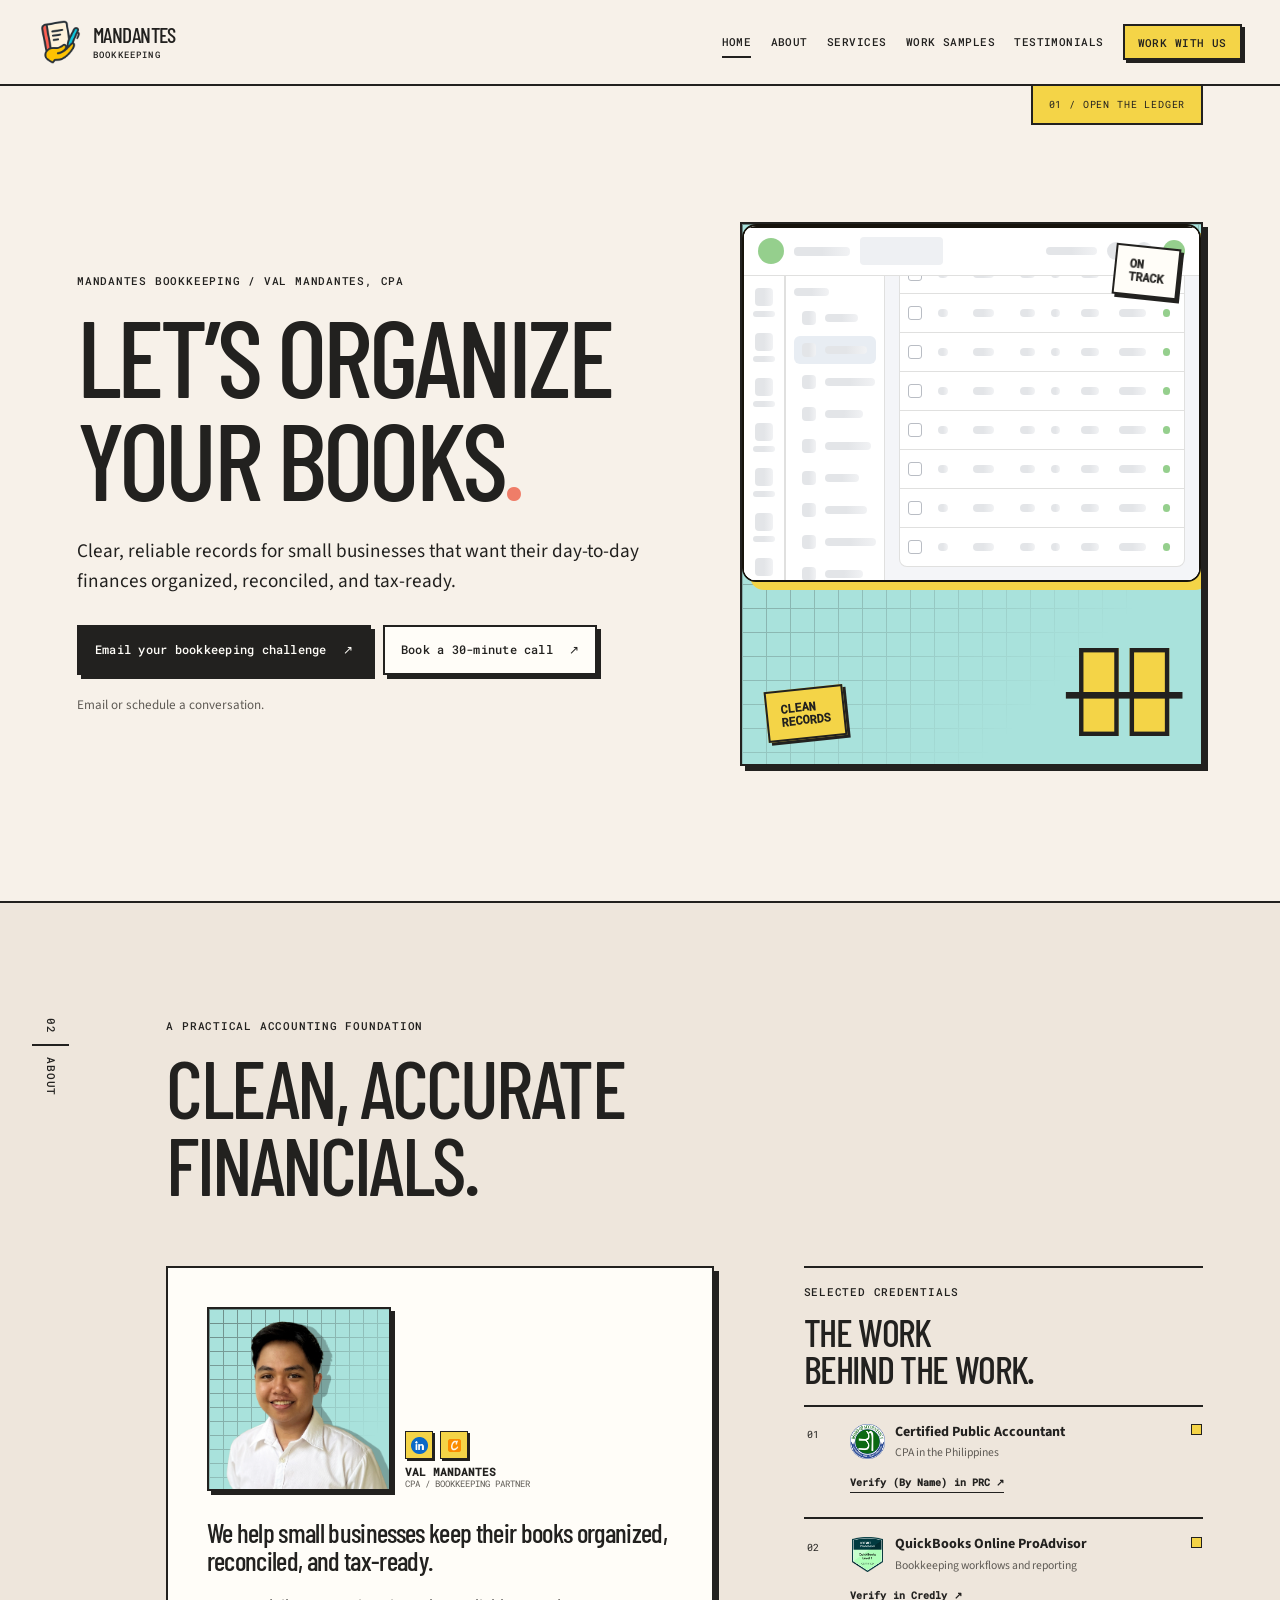
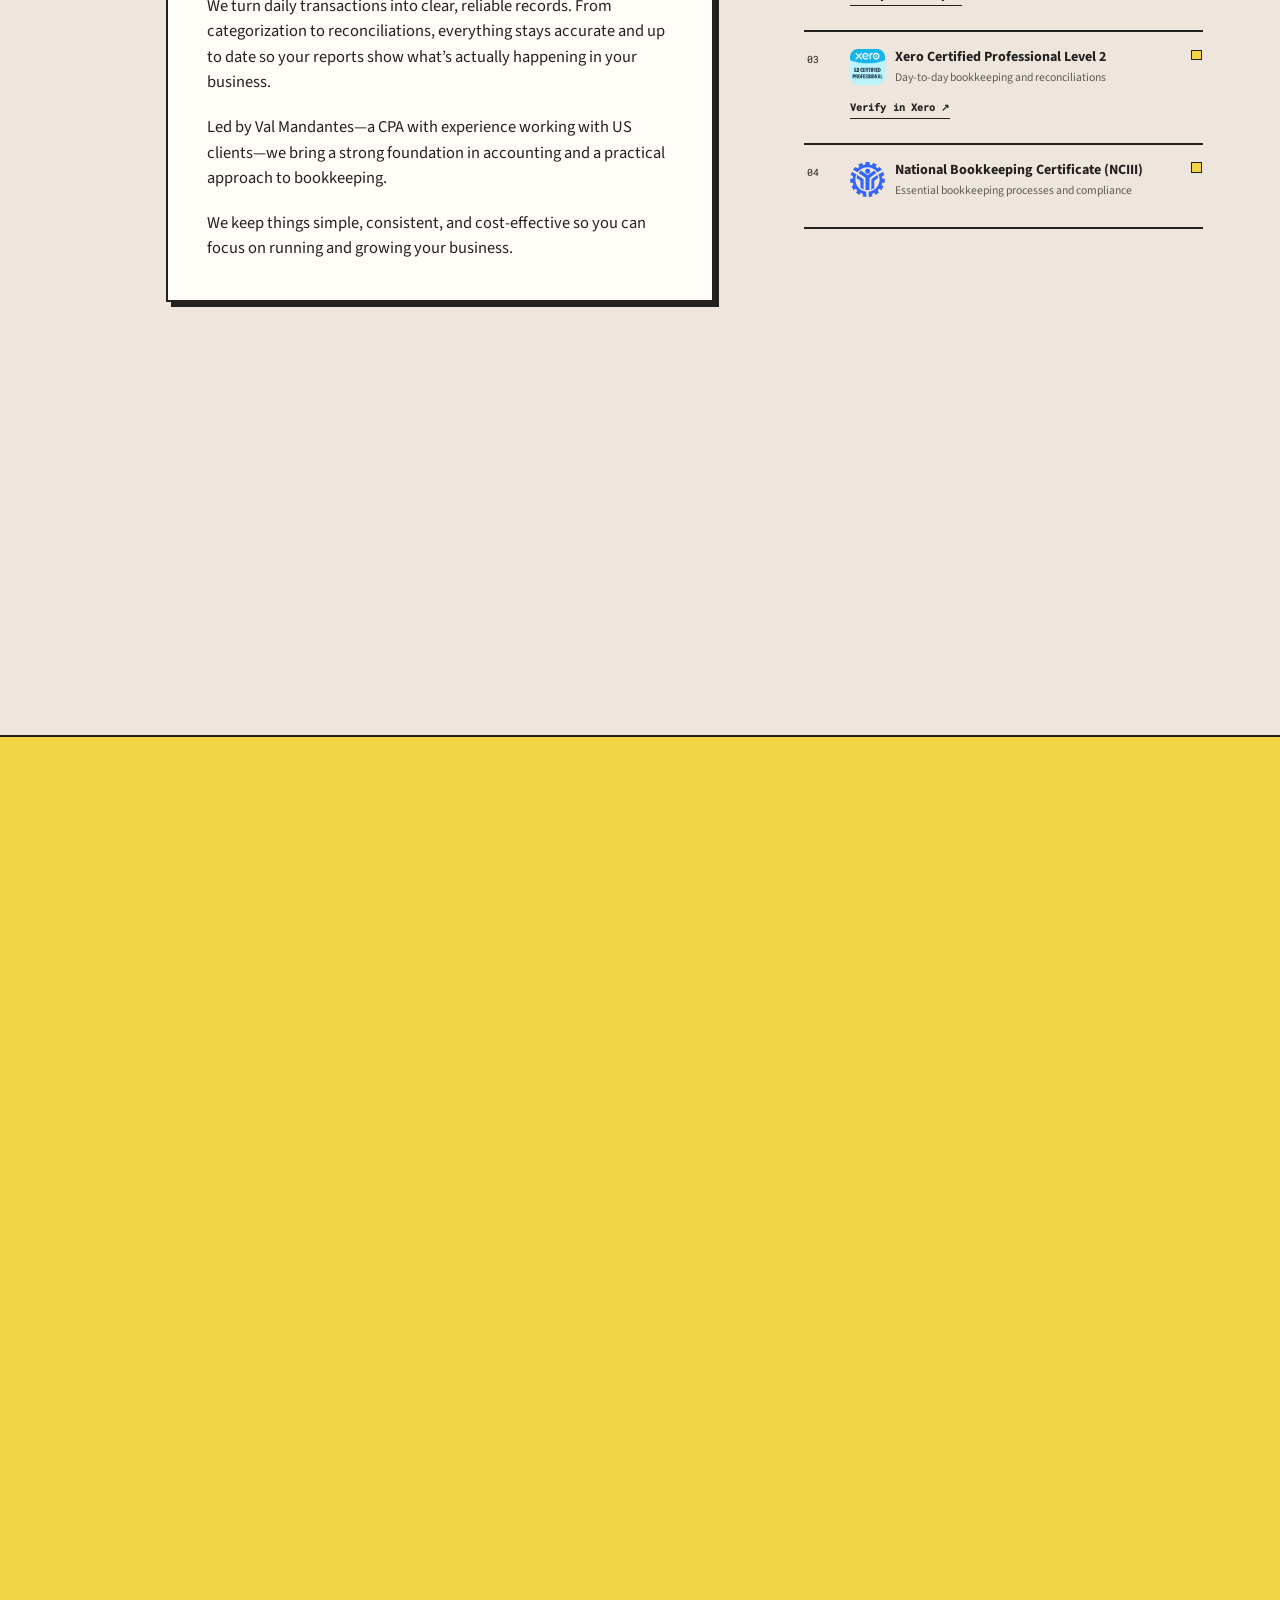
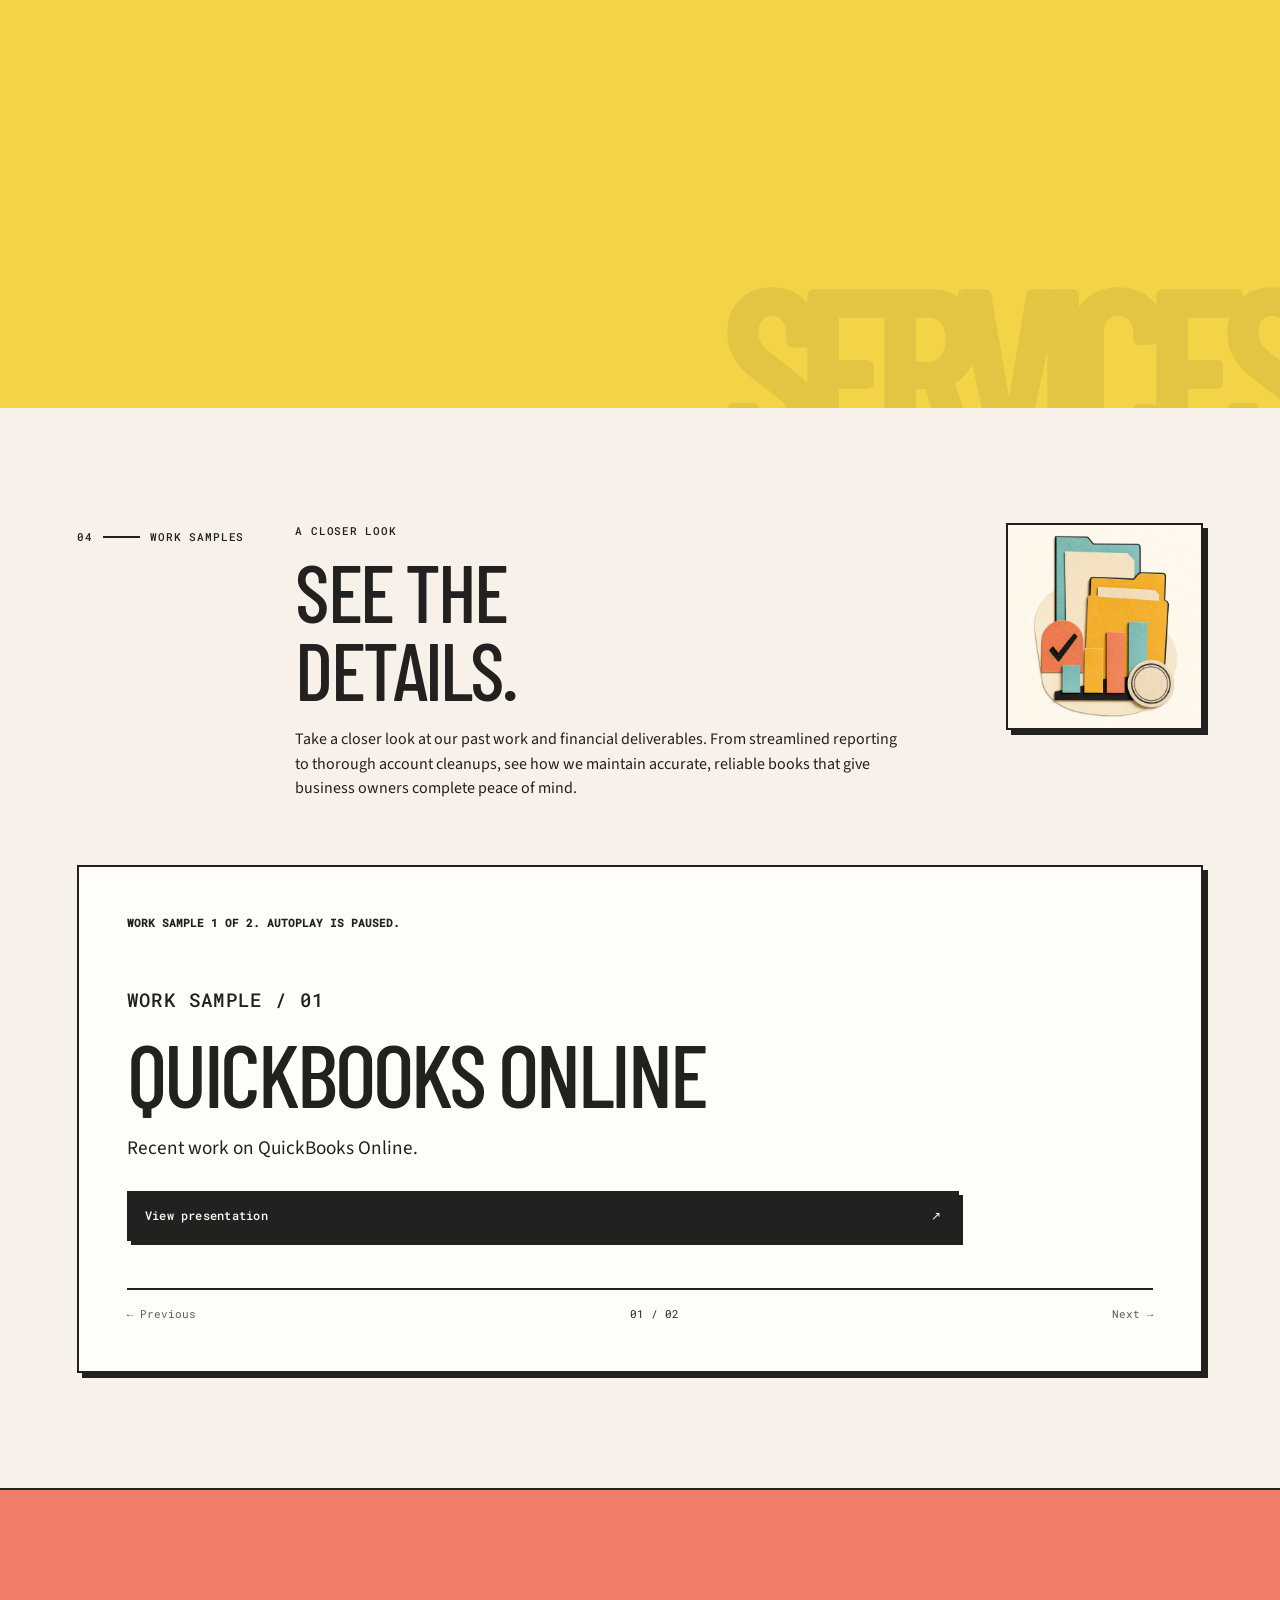
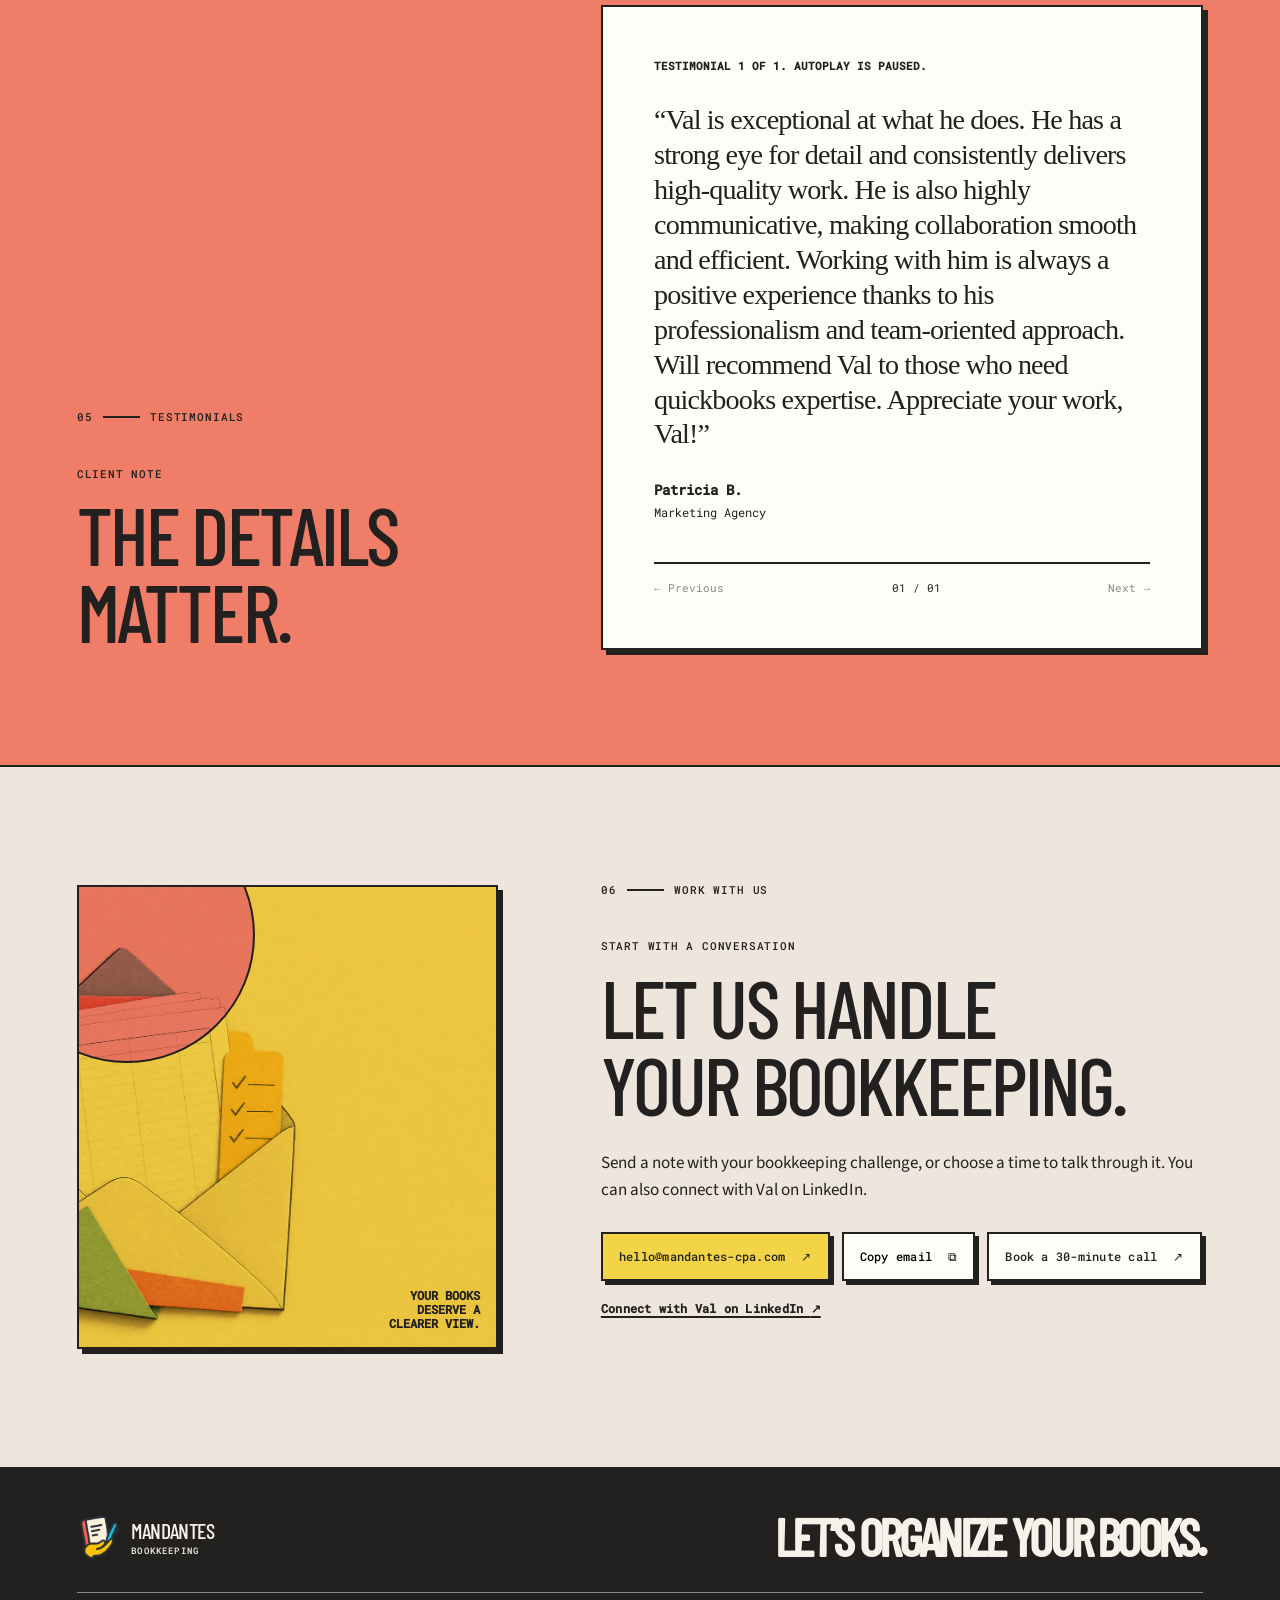
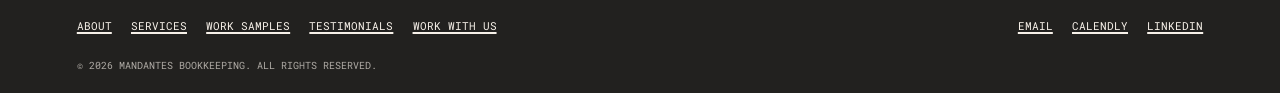
==== commit f3d3a8cf: "Implement software previews in hero section Added a new hero section with software previews and styl" ====
--- a/index.html
+++ b/index.html
@@ -93,7 +93,161 @@
           <div class="hero-visual__grid"></div>
           <div class="paper-chip paper-chip--yellow">CLEAN<br />RECORDS</div>
           <div class="paper-chip paper-chip--aqua">ON<br />TRACK</div>
-          <img class="hero-art" src="assets/images/mandantes-hero-ledger.jpg" alt="" onerror="this.hidden=true" />
+          <!-- ===== Mandantes hero: software previews =====
+            HOW TO USE: replace the current hero <img> (mandantes-hero-ledger.jpg) with this whole block.
+            Everything is scoped under .mhv, so it won't touch your other styles.
+            Tweak the colour variables and --dur (seconds per software) just below.
+          -->
+          <div class="mhv" role="img" aria-label="Previews of QuickBooks Online, Xero, Wave, Zoho Books and Excel">
+          <style>
+          .mhv{--mhv-accent:#f4d447;--mhv-ink:#16130c;--mhv-paper:#fbf8ee;--mhv-line:rgba(22,19,12,.13);--dur:8s;
+            width:100%;max-width:640px;margin-inline:auto;font-family:inherit;color:var(--mhv-ink);
+            border:2px solid var(--mhv-ink);border-radius:14px;background:var(--mhv-paper);
+            box-shadow:8px 8px 0 var(--mhv-accent);overflow:hidden;position:relative;box-sizing:border-box}
+          .mhv *{box-sizing:border-box}
+          .mhv-tabs{display:flex;border-bottom:2px solid var(--mhv-ink);background:#fff;overflow-x:auto;scrollbar-width:none}
+          .mhv-tabs::-webkit-scrollbar{display:none}
+          .mhv-tab{flex:1 0 auto;min-width:92px;height:46px;display:grid;place-items:center;padding:0 12px;border:0;
+            border-right:1px solid var(--mhv-line);background:transparent;cursor:pointer;position:relative;opacity:.5;transition:opacity .3s,background .3s}
+          .mhv-tab:last-child{border-right:0}
+          .mhv-tab img{height:20px;width:auto;max-width:100px;object-fit:contain;display:block}
+          .mhv-tab.on{opacity:1;background:var(--mhv-paper)}
+          .mhv-tab:focus-visible{outline:2px solid var(--mhv-ink);outline-offset:-4px}
+          .mhv-tab::after{content:"";position:absolute;left:0;bottom:0;height:4px;width:0;background:var(--mhv-accent)}
+          .mhv-tab.on::after{animation:mhv-p var(--dur) linear forwards}
+          .mhv-win{position:relative;aspect-ratio:4/3.1;background:#fff}
+          .mhv-pane{position:absolute;inset:0;display:flex;flex-direction:column;opacity:0;visibility:hidden;transition:opacity .5s,visibility .5s;background:#fff}
+          .mhv-pane.on{opacity:1;visibility:visible}
+          .mhv-hd{display:flex;align-items:center;gap:10px;padding:0 14px;height:48px;border-bottom:1px solid var(--mhv-line);flex:none}
+          .mhv-sp{flex:1}
+          .mhv-bd{display:flex;flex:1;min-height:0}
+          .mhv-side{width:19%;flex:none;background:#fff;border-right:1px solid var(--mhv-line);padding:12px 8px;display:flex;flex-direction:column;gap:4px}
+          .mhv-side.rail{width:9%;align-items:center;gap:16px;padding:12px 4px}
+          .mhv-vp{flex:1;overflow:hidden;min-width:0}
+          .mhv-sc{padding:14px;display:flex;flex-direction:column;gap:12px}
+          .mhv-pane.on .mhv-sc{animation:mhv-s calc(var(--dur) - 1.4s) ease-in-out .6s forwards}
+          .mhv-badge{position:absolute;right:14px;bottom:14px;z-index:3;background:#fff;border:2px solid var(--mhv-ink);border-radius:12px;padding:12px 20px;box-shadow:4px 4px 0 var(--mhv-accent);display:flex}
+          .mhv-badge img{height:44px;width:auto;max-width:210px;display:block}
+          .sk{display:block;border-radius:4px;background:linear-gradient(90deg,#e3e5e8 25%,#f1f2f4 50%,#e3e5e8 75%);background-size:200% 100%;animation:mhv-sh 1.5s linear infinite;flex:none}
+          .sk.d{background:linear-gradient(90deg,rgba(255,255,255,.22) 25%,rgba(255,255,255,.4) 50%,rgba(255,255,255,.22) 75%);background-size:200% 100%}
+          .sk.r{border-radius:50%}
+.sk.c{background:var(--c);opacity:.5;animation:none}
+.bt{display:block;height:24px;border-radius:6px;border:1.5px solid var(--c);background:#fff;flex:none}
+.bt.s{background:var(--c)}.bt.p{border-radius:999px}
+.inp{display:block;height:26px;border:1px solid #cfd4d8;border-radius:4px;background:#fff;flex:1}
+.chk{display:block;width:14px;height:14px;border:1.5px solid #b9bdc4;border-radius:3px;background:#fff;flex:none}
+.mc{background:#fff;border:1px solid var(--mhv-line);border-radius:8px;padding:12px;display:flex;flex-direction:column;gap:9px}
+.g2,.g3,.g4{display:grid;gap:12px}.g2{grid-template-columns:1fr 1fr}.g3{grid-template-columns:repeat(3,1fr)}.g4{grid-template-columns:repeat(4,1fr)}
+.li{display:flex;align-items:center;gap:10px}
+.ni{display:flex;align-items:center;gap:9px;padding:7px 8px;border-radius:6px}.ni.a{background:var(--na,#e8edf3)}
+.tr{display:grid;gap:10px;align-items:center;padding:12px 8px;border-top:1px solid var(--mhv-line)}
+.tr.hb{background:#eceef1;border:0;padding:10px 8px}
+.bars{display:flex;align-items:flex-end;gap:6px;height:86px}
+.bars i{flex:1;background:var(--c);opacity:.32;border-radius:3px 3px 0 0}.bars i:nth-child(odd){opacity:.7}
+.cf{display:flex;flex-direction:column;gap:2px;height:130px}.cf>div{flex:1;display:flex;gap:7px}
+.cf .up{align-items:flex-end}.cf .dn{align-items:flex-start}.cf i{flex:1;border-radius:2px}
+.cf .up i{background:#9aa7ae}.cf .dn i{background:repeating-linear-gradient(45deg,#c4cbd0 0 2px,#eef1f2 2px 5px)}
+.xl{display:grid;grid-template-columns:30px repeat(7,1fr);font-size:10px}
+.xl b{font-weight:600;text-align:center;padding:5px 0;background:#ece9dc;border-right:1px solid #d8d3bf;border-bottom:1px solid #d8d3bf;color:#6b6652}
+.xl span{height:26px;padding:8px 6px;border-right:1px solid #e4e0d0;border-bottom:1px solid #e4e0d0;background:#fff}
+.xl span.f{background:#f6fbf7}
+.mhv:hover *,.mhv:hover *::after{animation-play-state:paused!important}
+@keyframes mhv-p{to{width:100%}}
+@keyframes mhv-s{to{transform:translateY(calc(var(--d,0)*-1px))}}
+@keyframes mhv-sh{to{background-position:-200% 0}}
+@media (prefers-reduced-motion:reduce){.sk,.mhv-pane.on .mhv-sc{animation:none}}
+@media (max-width:480px){.mhv-badge{right:10px;bottom:10px;padding:8px 14px}.mhv-badge img{height:30px;max-width:150px}.mhv{box-shadow:5px 5px 0 var(--mhv-accent)}.mhv-side{display:none}.g4{grid-template-columns:1fr 1fr}}
+</style>
+<div class="mhv-tabs" role="tablist"></div>
+<div class="mhv-win"></div>
+<script>
+(function(){
+var root=document.currentScript.parentElement;
+var B='https://mandantes-cpa.com/assets/images/software/';
+var sk=function(w,h,c,x){return '<i class="sk '+(c||'')+'" style="width:'+w+';height:'+(h||8)+'px;'+(x||'')+'"></i>'};
+var sp='<span style="flex:1"></span>';
+var btn=function(w,s,p){return '<i class="bt'+(s?' s':'')+(p?' p':'')+'" style="width:'+w+'"></i>'};
+var card=function(x,st){return '<div class="mc" style="'+(st||'')+'">'+x+'</div>'};
+var bars=function(a){return '<div class="bars">'+a.map(function(h){return '<i style="height:'+h+'%"></i>'}).join('')+'</div>'};
+var cf=function(){var u=[70,50,85,45,80,55,40,65,75,38,60,70],d=[65,40,60,45,70,50,35,60,72,55,48,66];
+  return '<div class="cf"><div class="up">'+u.map(function(h){return '<i style="height:'+h+'%"></i>'}).join('')+'</div><div class="dn">'+d.map(function(h){return '<i style="height:'+h+'%"></i>'}).join('')+'</div></div>'};
+var nav=function(n,a,d){var s='';for(var i=0;i<n;i++)s+='<div class="ni'+(i===a?' a':'')+'">'+sk('14px',14,d?'d':'')+sk((50+(i*13)%32)+'%',8,d?'d':'')+'</div>';return s};
+var qrow=function(h){var g='grid-template-columns:20px 1.1fr 1.7fr .9fr .9fr 1.3fr 1.5fr .6fr';
+  return '<div class="tr'+(h?' hb':'')+'" style="'+g+'"><i class="chk"></i>'+[0,1,2,3,4,5,6].map(function(i){return h?sk('60%',7,'c'):sk((40+(i*17)%45)+'%',8,i===6?'c':'')}).join('')+'</div>'};
+var qt=function(n){var s=qrow(1);for(var i=0;i<n;i++)s+=qrow();return '<div class="mc" style="padding:0;gap:0;overflow:hidden">'+s+'</div>'};
+var xrow=function(){
+  var left='<div style="display:flex;flex-direction:column;gap:8px">'+sk('50%',7)+card('<div class="li" style="align-items:stretch"><div style="flex:1;display:flex;flex-direction:column;gap:7px">'+sk('34%',7)+sk('72%',10)+sk('42%',7)+sk('26%',7,'c')+'</div><div style="width:22%;border-left:1px solid var(--mhv-line);padding-left:10px">'+sk('60%',9)+'</div><div style="width:18%;border-left:1px solid var(--mhv-line);padding-left:10px">'+sk('50%',7)+'</div></div>')+'</div>';
+  var right='<div style="display:flex;flex-direction:column;gap:8px"><div class="li" style="gap:14px">'+sk('12%',8)+sk('12%',8,'c')+sk('13%',8)+sk('12%',8)+sp+sk('18%',7,'c')+'</div>'+card('<div class="li">'+sk('9%',7)+'<i class="inp"></i>'+sk('9%',7)+'<i class="inp"></i></div><div class="li">'+sk('9%',7)+'<i class="inp"></i></div><div class="li" style="border-top:1px solid var(--mhv-line);padding-top:8px;gap:14px">'+sk('18%',7)+sk('18%',7)+sp+sk('16%',7,'c')+'</div>')+'</div>';
+  return '<div class="g2" style="gap:18px">'+left+right+'</div>'};
+var xl=function(){var s='',c;for(var r=1;r<=34;r++){s+='<b>'+r+'</b>';for(c=0;c<7;c++){var v=(r*7+c*13)%5;s+='<span'+(v<3&&r>1?' class="f"':'')+'>'+(v<3?sk((35+v*20+c*3)+'%',6):'')+'</span>'}}return '<div class="xl" style="margin:-14px">'+s+'</div>'};
+var strow=function(n){var s='';for(var i=0;i<n;i++)s+='<div class="li" style="padding:14px 6px;border-top:1px solid var(--mhv-line)">'+sk('30px',30,'r')+sk((16+i*5%14)+'%',9,'c')+sp+sk('11%',8)+sk('13%',8)+sk('18px',18,'r')+'</div>';return s};
+
+var APPS=[
+/* ---------- QuickBooks Online ---------- */
+{n:'QuickBooks Online',f:'quickbooks-online.png',c:'#2ca01c',bg:'#f4f5f8',hdbg:'#fff',
+ hd:sk('26px',26,'c r')+sk('13%',9)+'<i class="inp" style="background:#eef0f3;border:0;max-width:44%;height:28px"></i>'+sp+sk('12%',8)+sk('18px',18,'r')+sk('18px',18,'r')+sk('22px',22,'c r'),
+ side:'<div class="mhv-side rail" style="background:#fff">'+[0,1,2,3,4,5,6].map(function(){return '<div style="display:flex;flex-direction:column;align-items:center;gap:5px;width:100%">'+sk('18px',18)+sk('70%',6)+'</div>'}).join('')+'</div><div class="mhv-side" style="width:22%;background:#fff;border-left:1px solid var(--mhv-line)">'+sk('42%',8)+'<div style="height:4px"></div>'+nav(12,1)+'</div>',
+ main:sk('20%',7)+'<div class="li">'+sk('34%',24)+sp+btn('70px')+btn('72px',1)+'</div><div class="li">'+sk('34px',34,'r c')+sk('18%',14)+'</div><div class="g3">'+[1,0,0].map(function(g){return card(sk('50%',8)+sk('72%',16)+sk('45%',8),g?'border:2px solid var(--c)':'')}).join('')+'</div>'+'<div style="background:#d9dde2;border-radius:6px;padding:5px;display:flex;gap:10px;width:62%">'+sk('34%',12,'',"background:#fff;animation:none")+sk('22%',12)+sk('24%',12)+'</div>'+'<div class="li" style="gap:8px"><i class="inp" style="max-width:28%"></i><i class="inp" style="max-width:20%"></i><i class="inp" style="max-width:26%"></i></div>'+qt(10)},
+/* ---------- Xero ---------- */
+{n:'Xero',f:'xero.png',c:'#0078c8',bg:'#fff',hdbg:'#1b6bd4',
+ hd:sk('9%',14,'d')+'<i class="sk d" style="width:20%;height:28px;border-radius:5px;animation:none"></i>'+[0,1,2,3,4,5].map(function(){return sk('8%',8,'d')}).join('')+sp+sk('16px',16,'d r')+sk('16px',16,'d r')+sk('30px',30,'','background:#bdf0ff;border-radius:50%;animation:none'),
+ side:'',
+ main:sk('9%',7,'c')+sk('42%',16)+'<div class="li" style="gap:22px">'+[0,1].map(function(){return '<div style="display:flex;flex-direction:column;gap:5px;width:90px">'+sk('90%',18)+sk('70%',7)+'</div>'}).join('')+sp+btn('100px')+btn('92px')+'</div>'
+  +'<div class="li" style="background:#dbe9f6;border-radius:4px;padding:12px">'+sk('52%',9)+sp+sk('14%',8,'c')+btn('96px',1)+'</div>'
+  +card('<div class="li" style="gap:22px;padding:8px 6px">'+sk('16%',9,'c')+sk('12%',9)+sk('14%',9)+sk('16%',9)+sk('14%',9)+'</div><i class="inp" style="background:#eef0f2;border:0;height:30px;flex:none"></i>','padding:6px 8px 12px;gap:6px')
+  +'<div style="background:#e8ebee;margin:0 -14px -14px;padding:16px 14px;display:flex;flex-direction:column;gap:22px">'+xrow()+xrow()+xrow()+'</div>'},
+/* ---------- Wave ---------- */
+{n:'Wave',f:'wave.png',c:'#1b6fe8',bg:'#fff',hdbg:'#f1f6fc',
+ hd:sk('13%',14,'c')+sp+sk('26px',26)+sk('26px',26)+sk('24%',26),
+ side:'<div class="mhv-side" style="--na:#e3ecfa"><div class="ni">'+sk('14px',14,'c r')+sk('55%',9,'c')+'</div>'+nav(10,0)+'</div>',
+ main:'<div class="li">'+sk('36%',30)+sp+btn('78px',0,1)+'</div><div class="g4">'+['#e6f7ee','#e2effc','#eee6f8','#fdeee4'].map(function(bg){return card('<div style="display:flex;justify-content:center">'+sk('62%',9)+'</div>','background:'+bg+';border:0;padding:12px 6px')}).join('')+'</div>'
+  +'<div class="li">'+sk('28%',20)+sp+btn('84px',0,1)+'</div>'
+  +'<div class="g2">'+card('<div class="li">'+sk('50%',12)+'</div><div style="align-self:center;margin:12px 0 4px">'+sk('84px',84,'c r')+'</div>'+sk('70%',8,'','align-self:center')+'<i class="bt p" style="width:88px;align-self:center"></i>')
+  +card('<div class="li">'+sk('34%',12)+sk('18%',12,'c')+sp+btn('70px',0,1)+'</div><div class="li" style="gap:14px">'+sk('26%',7)+sp+'<i class="inp" style="max-width:42%"></i></div>'+cf())+'</div>'
+  +'<div class="g2">'+card('<div class="li">'+sk('70px',70,'c r')+'<div style="flex:1;display:flex;flex-direction:column;gap:8px">'+sk('60%',11)+sk('80%',7)+btn('80px',1,1)+'</div></div>','background:#fdeee4;border:0')+card('<div class="li">'+sk('38%',12)+sk('16%',12,'c')+sp+btn('64px',0,1)+'</div>'+bars([45,60,75,50,85,65,95,55,70]))+'</div>'
+  +card(sk('30%',12)+bars([50,70,40,85,60,75,45,90,65,55]))},
+/* ---------- Zoho Books ---------- */
+{n:'Zoho Books',f:'zoho-books.png',c:'#2d7ff9',bg:'#fff',hdbg:'#1d2236',
+ hd:sk('12%',16,'d')+'<i class="sk d" style="width:34%;height:28px;border-radius:5px;animation:none;margin-left:14px"></i>'+sp+sk('18%',8,'d')+sk('30px',28,'','background:#2d7ff9;border-radius:5px;animation:none')+sk('16px',16,'d r')+sk('30px',30,'d r'),
+ side:'<div class="mhv-side" style="--na:#dbe8fd;background:#fff">'+nav(5,-1)+'<div style="height:8px"></div>'+'<div class="ni a" style="background:#2d7ff9">'+sk('14px',14,'d')+sk('52%',9,'d')+'</div>'+nav(5,-1)+sk('22%',6,'','margin:10px 8px 4px')+nav(2,-1)+'</div>',
+ main:'<div class="li" style="margin:-14px -14px 0;padding:14px;border-bottom:1px solid var(--mhv-line)">'+sk('34%',20)+sp+btn('84px',1)+btn('96px')+btn('52px')+'</div>'
+  +card('<div class="li" style="border-bottom:1px solid var(--mhv-line);padding-bottom:10px">'+sk('24%',16)+sp+sk('20%',8)+'</div><div class="g3" style="padding:6px 0">'+[['#eef0f2','#fff'],['#dff6e9'],['#ece6fa']].map(function(a){return '<div class="li">'+sk('40px',40,'','background:'+a[0]+';animation:none;border-radius:8px')+'<div style="display:flex;flex-direction:column;gap:6px;flex:1">'+sk('70%',7)+sk('90%',13)+'</div></div>'}).join('')+'</div>'+sk('22%',8,'c'),'border-radius:14px;padding:16px')
+  +sk('30%',16,'','margin-top:6px')
+  +'<div class="mc" style="padding:0;gap:0;overflow:hidden"><div class="tr hb" style="grid-template-columns:2fr 1fr 1fr 1fr 1fr 20px;background:#f3f4f7">'+[0,1,2,3,4].map(function(){return sk('60%',7,'c')}).join('')+'<span></span></div>'+strow(9)+'</div>'},
+/* ---------- Excel ---------- */
+{n:'Excel',f:'excel.svg',c:'#217346',bg:'#fff',hdbg:'#217346',
+ hd:sk('26px',22,'d')+sk('20%',9,'d')+sp+sk('14%',9,'d')+sk('26px',26,'d r'),
+ top:'<div class="li" style="padding:7px 12px;background:#f3f2ee;gap:16px">'+[0,1,2,3,4,5,6].map(function(i){return sk('38px',8,i?'':'c')}).join('')+'</div><div class="li" style="padding:6px 12px;background:#f3f2ee;gap:8px;border-bottom:1px solid var(--mhv-line)">'+[0,1,2,3,4,5,6,7,8,9,10,11].map(function(){return sk('24px',22)}).join('')+'</div><div class="li" style="padding:6px 12px;border-bottom:1px solid #e4e0d0">'+sk('56px',18)+sk('14px',14,'c')+sk('50%',9)+'</div><div class="xl"><b></b>'+'ABCDEFG'.split('').map(function(l){return '<b>'+l+'</b>'}).join('')+'</div>',
+ side:'',main:xl()}
+];
+var tabs=root.querySelector('.mhv-tabs'),win=root.querySelector('.mhv-win'),T=[],P=[],cur=0;
+APPS.forEach(function(a,i){
+  var logo='<img src="'+B+a.f+'" alt="" loading="eager" onerror="this.parentNode.style.display=\'none\'">';
+  var b=document.createElement('button');b.className='mhv-tab';b.type='button';b.setAttribute('role','tab');b.setAttribute('aria-label',a.n);b.innerHTML=logo;
+  b.onclick=function(){go(i)};tabs.appendChild(b);T.push(b);
+  var p=document.createElement('section');p.className='mhv-pane';p.style.setProperty('--c',a.c);p.setAttribute('aria-hidden','true');
+  p.innerHTML='<header class="mhv-hd" style="background:'+a.hdbg+'">'+a.hd+'</header>'+(a.top||'')
+   +'<div class="mhv-bd" style="background:'+a.bg+'">'+a.side+'<div class="mhv-vp"><div class="mhv-sc">'+a.main+'</div></div></div>'
+   +'<span class="mhv-badge">'+logo+'</span>';
+  win.appendChild(p);P.push(p);
+});
+function measure(){var p=P[cur],sc=p.querySelector('.mhv-sc'),vp=p.querySelector('.mhv-vp');sc.style.setProperty('--d',Math.max(0,sc.offsetHeight-vp.clientHeight))}
+function go(i){
+  cur=(i+APPS.length)%APPS.length;
+  T.forEach(function(t,k){t.classList.remove('on');t.setAttribute('aria-selected',k===cur)});
+  P.forEach(function(p){p.classList.remove('on');p.querySelector('.mhv-sc').style.animation='none'});
+  void root.offsetHeight;
+  P[cur].classList.add('on');P[cur].querySelector('.mhv-sc').style.animation='';
+  T[cur].classList.add('on');measure();
+  if(tabs.scrollWidth>tabs.clientWidth)tabs.scrollTo({left:T[cur].offsetLeft-20,behavior:'smooth'});
+}
+tabs.addEventListener('animationend',function(e){if(e.animationName==='mhv-p')go(cur+1)});
+window.addEventListener('resize',measure);
+go(0);
+})();
+</script>
+</div>
+
           <div class="balance-sign balance-sign--large"><span></span><span></span><i></i></div>
         </div>
       </section>
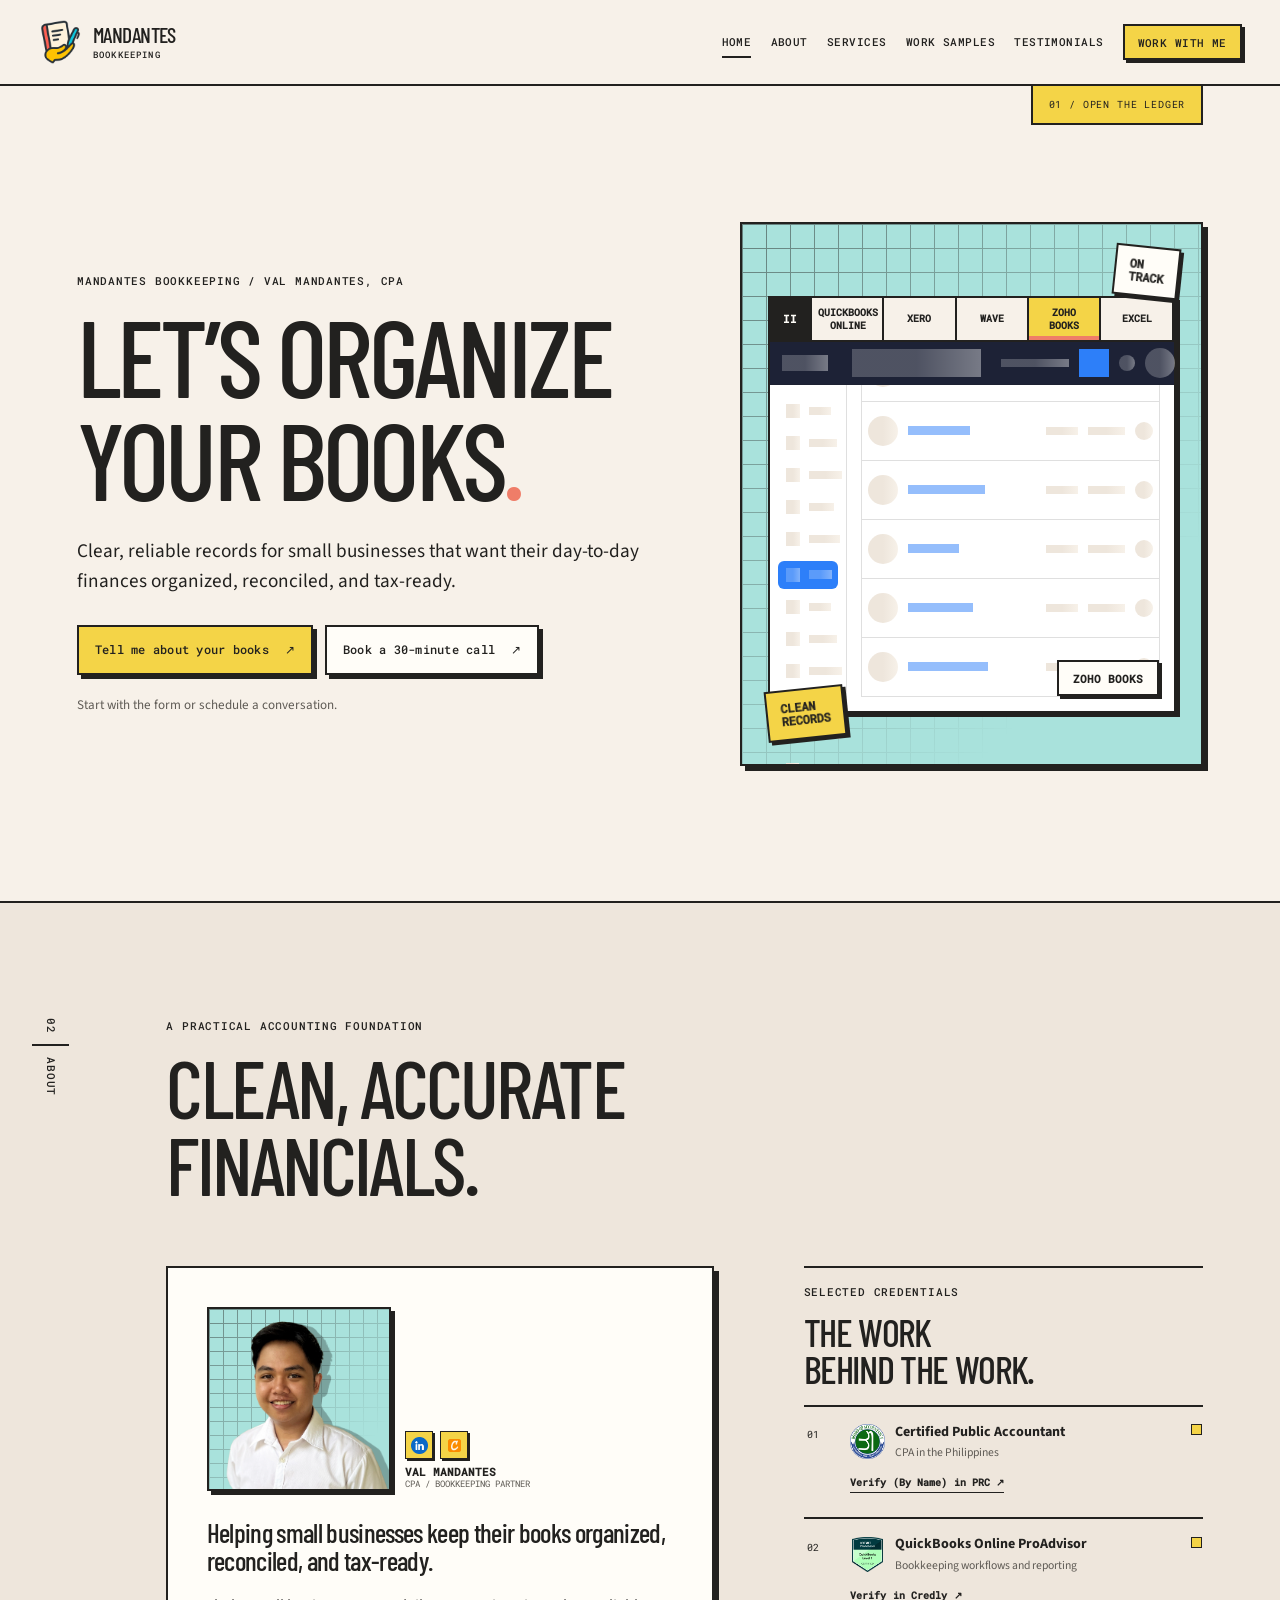
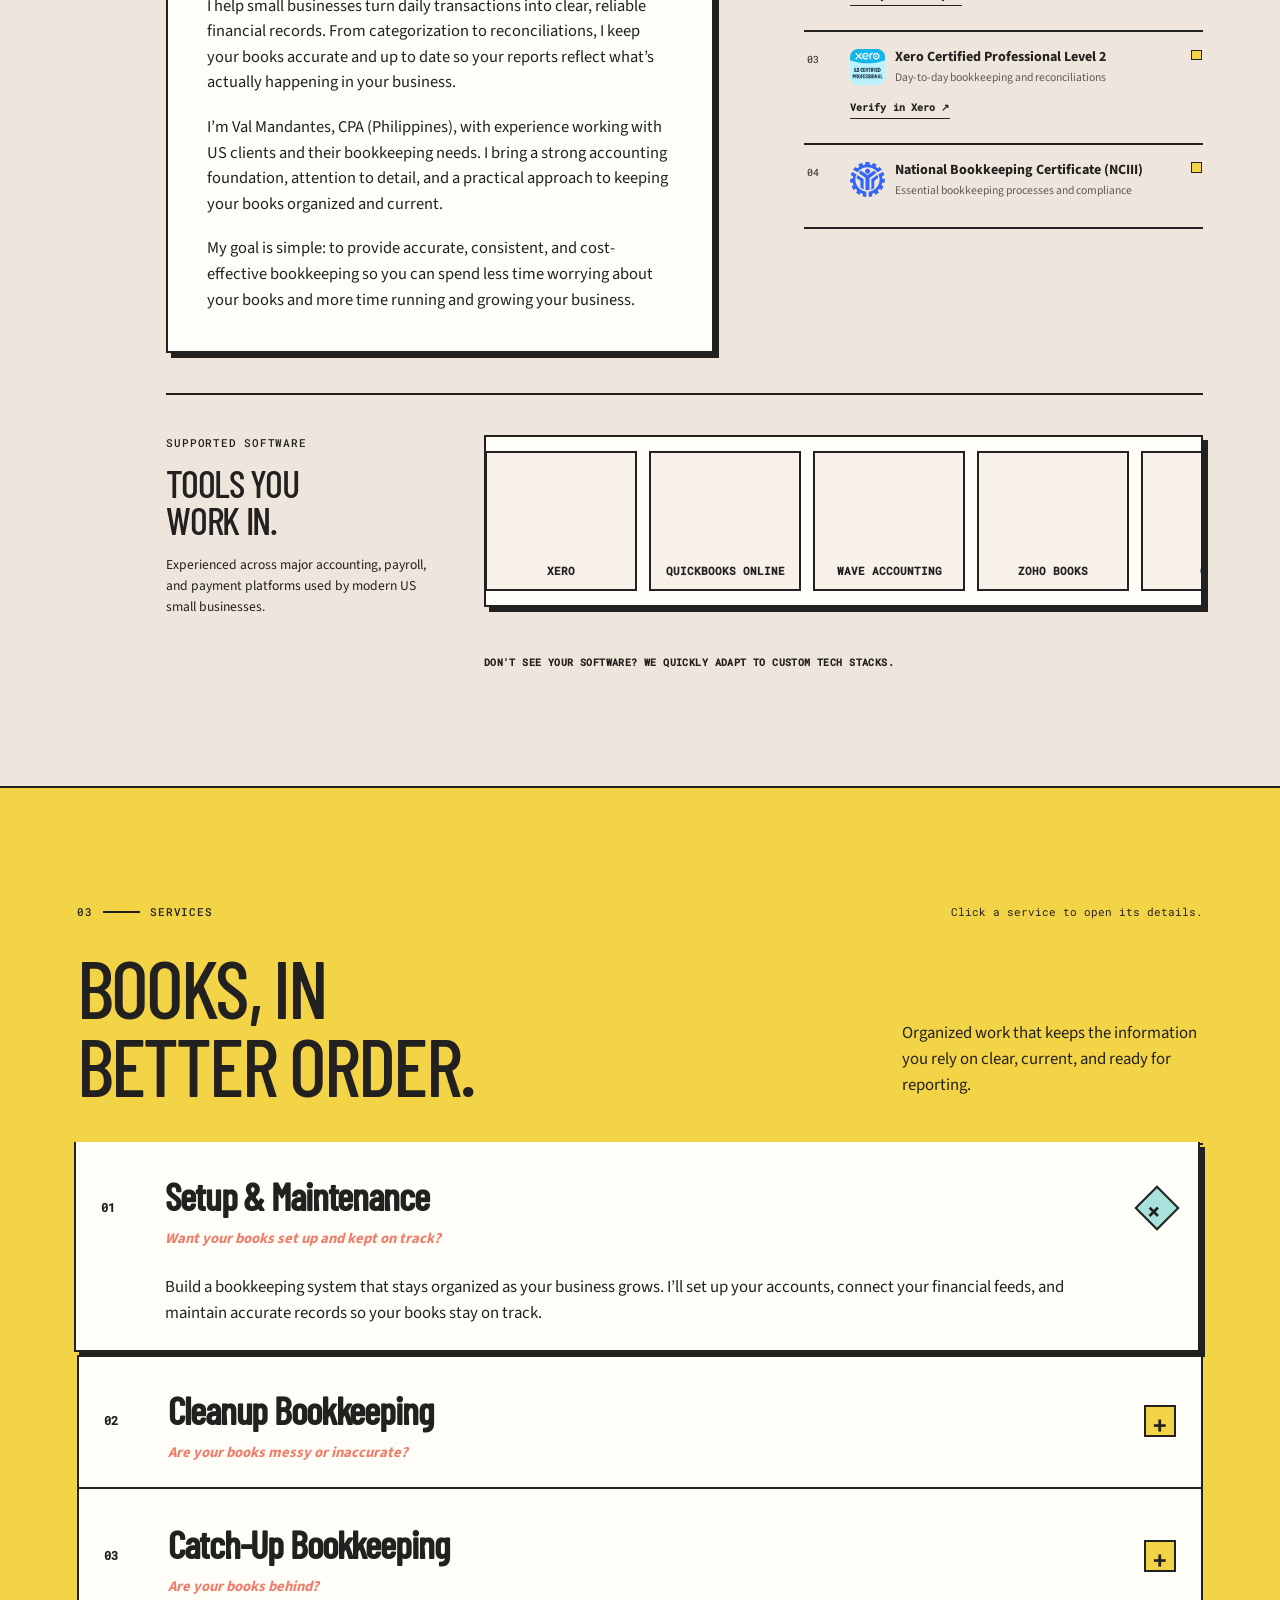
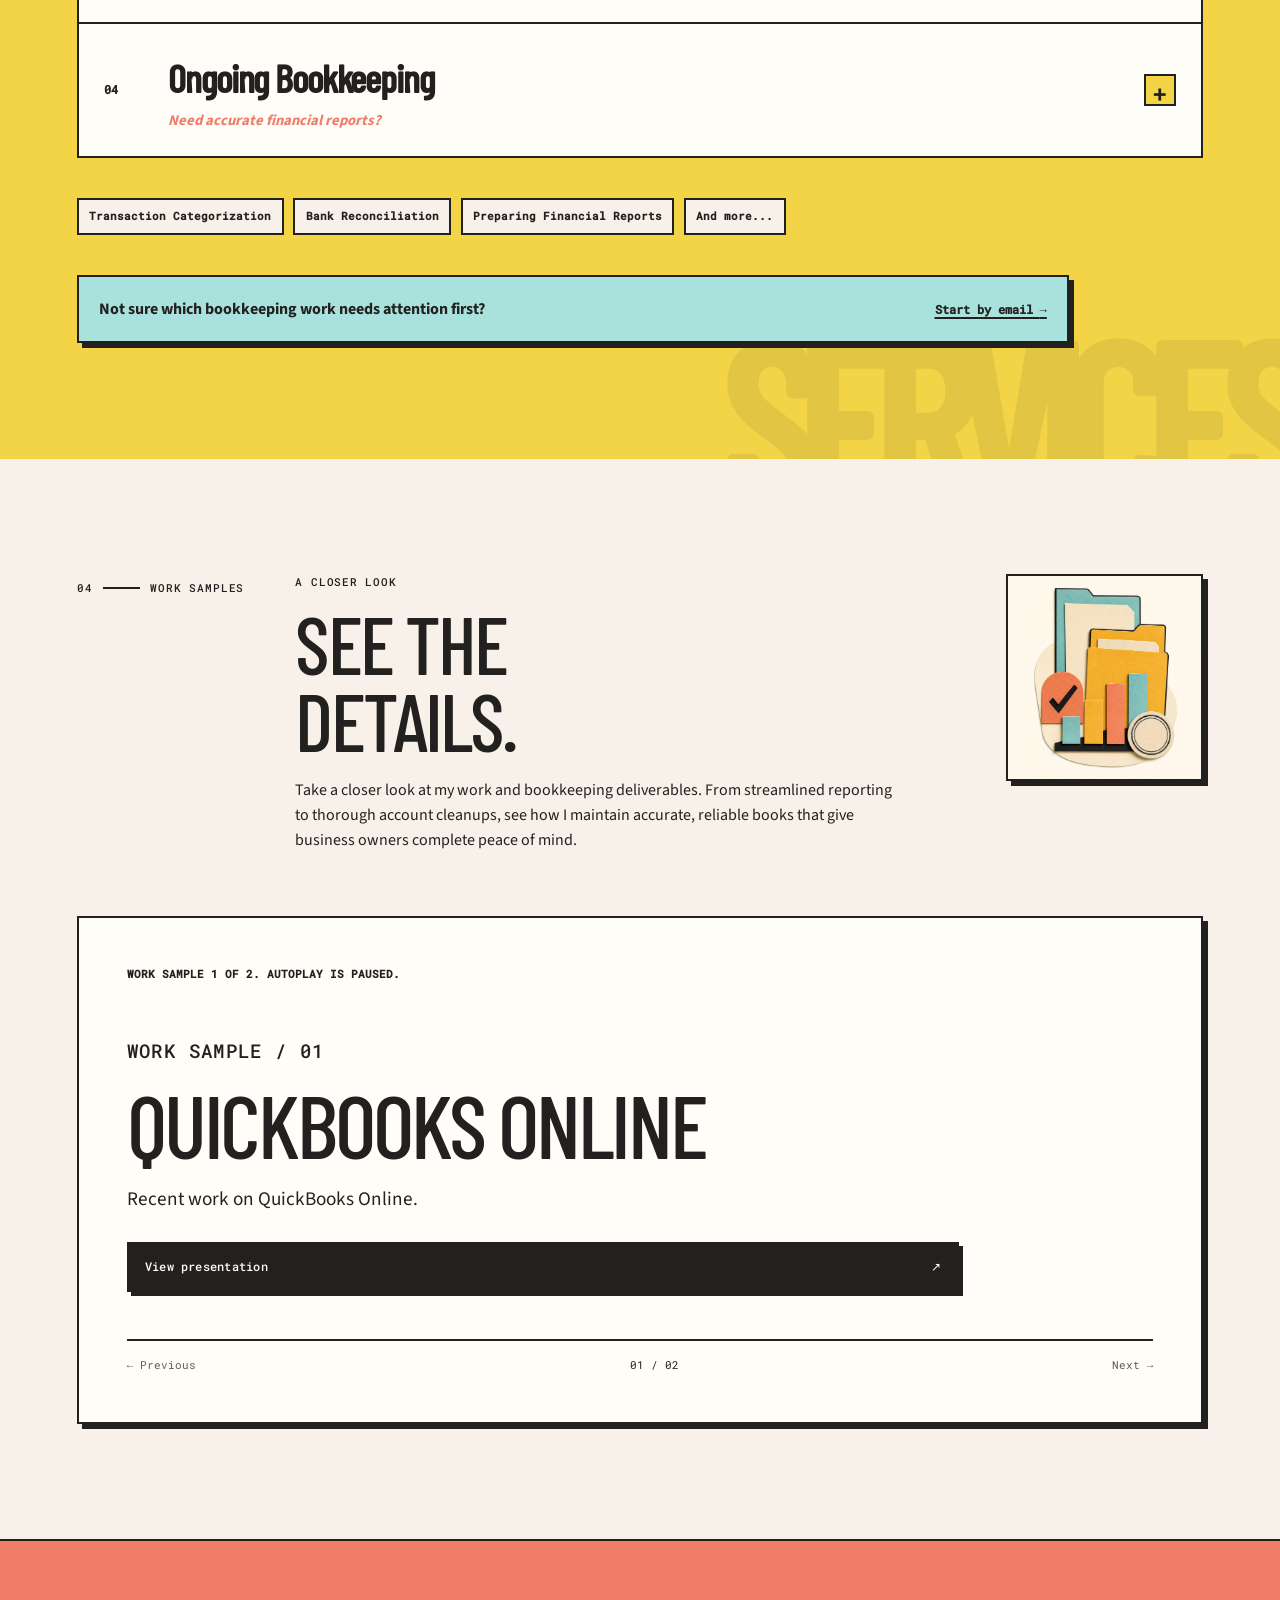
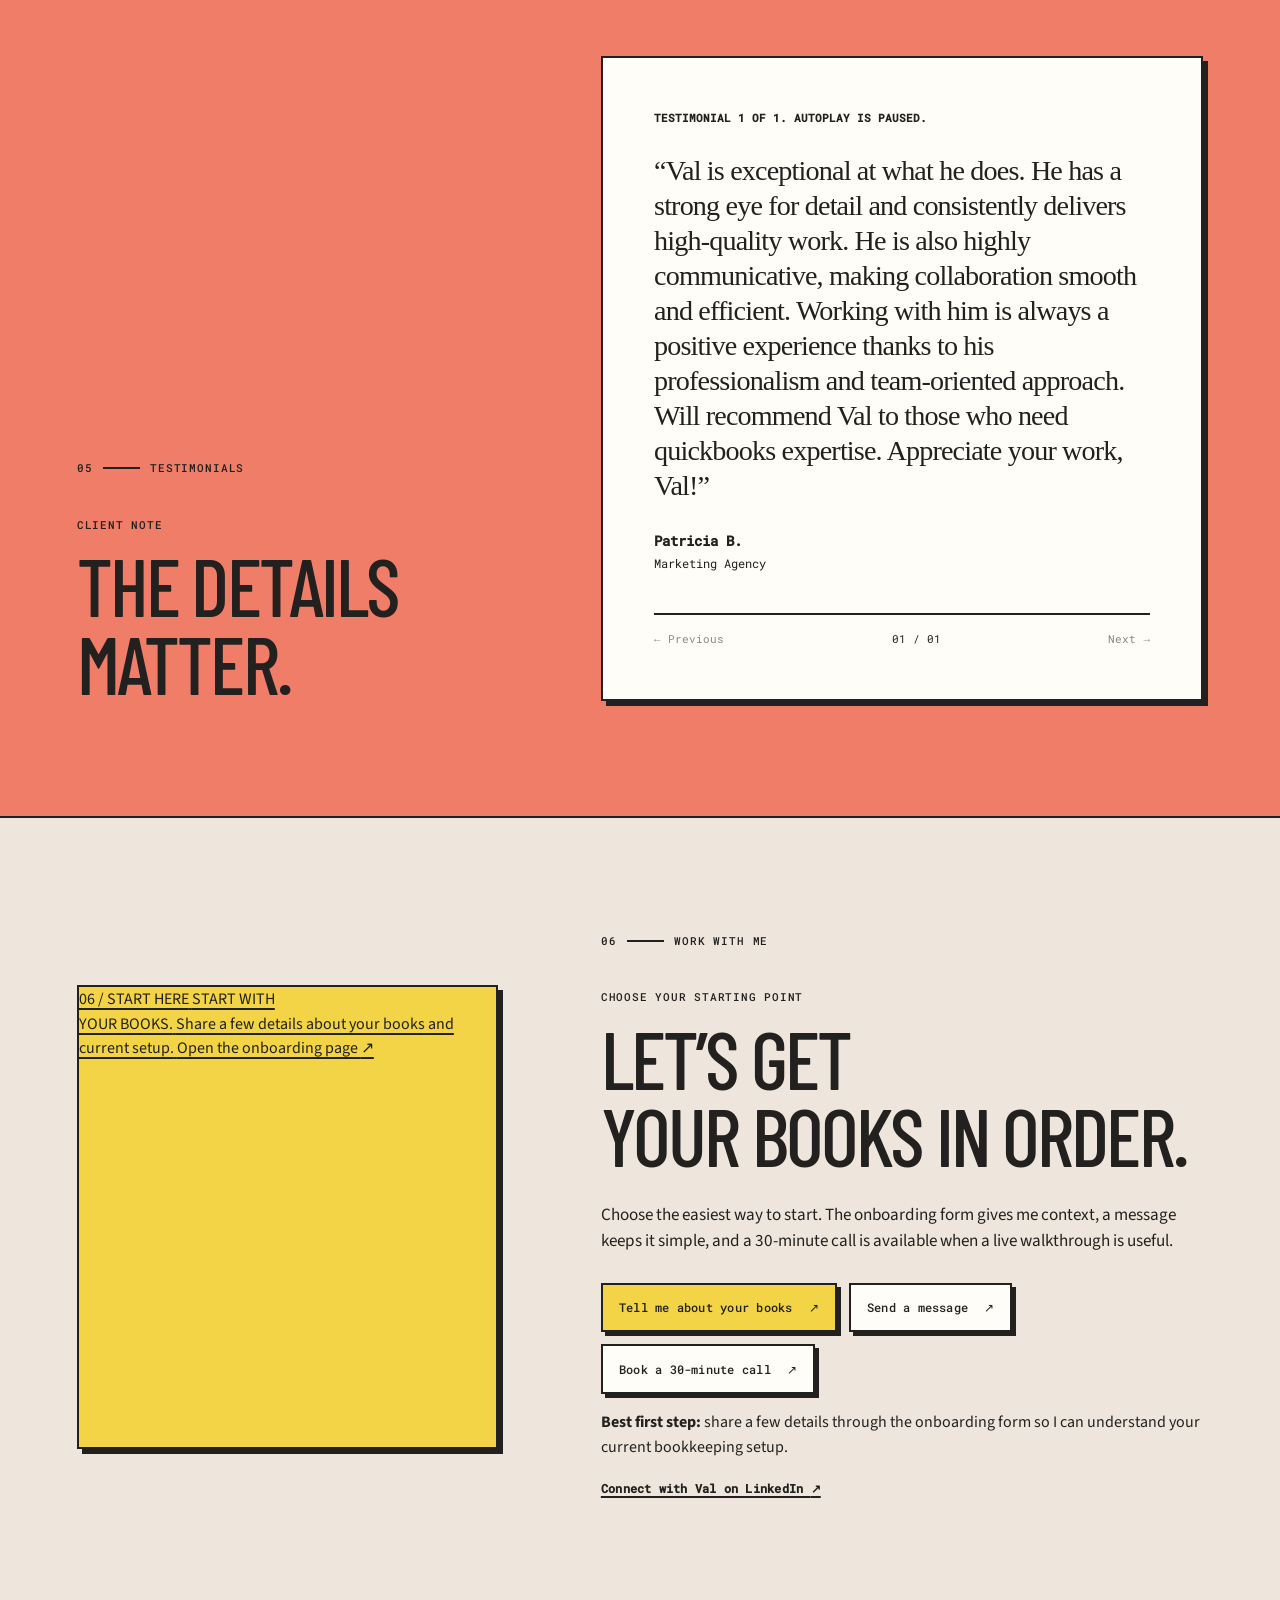
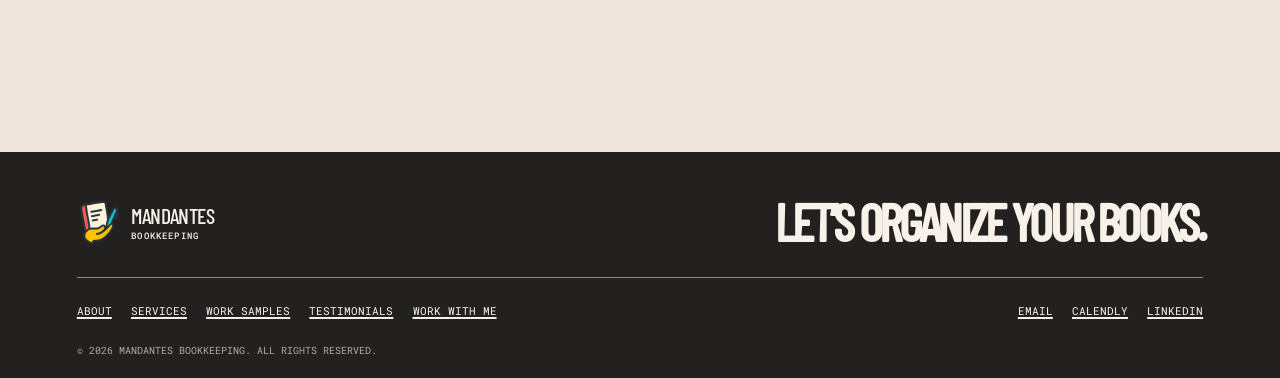
==== commit de570aed: "Updated hero visual" ====
--- a/index.html
+++ b/index.html
@@ -13,21 +13,19 @@
     <meta property="og:site_name" content="Mandantes Bookkeeping" />
     <meta property="og:title" content="Mandantes Bookkeeping | Let’s organize your books" />
     <meta property="og:description" content="A reliable partner for clean, accurate financials." />
-    <meta property="og:url" content="https://mandantes-cpa.github.io/mandantes-cpa.github.io/" />
-    <meta property="og:image" content="https://mandantes-cpa.github.io/assets/images/link-preview.jpg" />
-    <meta property="og:image:alt" content="Organized bookkeeping desk with reports, checklists, and a calculator." />
+    <meta property="og:url" content="https://mandantes-cpa.com/" />
+    <meta property="og:image" content="https://mandantes-cpa.com/assets/images/link-preview.jpg" />
+    <meta property="og:image:alt" content="Mandantes Bookkeeping. Let’s organize your books. Val Mandantes, CPA." />
     <meta property="og:image:type" content="image/jpeg" />
-    <meta property="og:image:width" content="1800" />
-    <meta property="og:image:height" content="1012" />
+    <meta property="og:image:width" content="1200" />
+    <meta property="og:image:height" content="630" />
     <meta name="twitter:card" content="summary_large_image" />
     <meta name="twitter:title" content="Mandantes Bookkeeping | Let’s organize your books" />
     <meta name="twitter:description" content="A reliable partner for clean, accurate financials." />
-    <meta name="twitter:image" content="https://mandantes-cpa.github.io/assets/images/link-preview.jpg" />
-    <meta name="twitter:image:alt" content="Organized bookkeeping desk with reports, checklists, and a calculator." />
-    <link rel="canonical" href="https://mandantes-cpa.github.io/mandantes-cpa.github.io/" />
-    <!-- Replace the placeholder URL below after GitHub Pages is live. See README.md. -->
-    <link rel="canonical" href="https://mandantes-cpa.github.io/mandantes-cpa.github.io/" />
-    <link rel="icon" href="assets/images/mandantes-balancing-mark.png" type="image/svg+xml" />
+    <meta name="twitter:image" content="https://mandantes-cpa.com/assets/images/link-preview.jpg" />
+    <meta name="twitter:image:alt" content="Mandantes Bookkeeping. Let’s organize your books. Val Mandantes, CPA." />
+    <link rel="canonical" href="https://mandantes-cpa.com/" />
+    <link rel="icon" href="assets/images/mandantes-balancing-mark-fit.svg" type="image/svg+xml" />
     <link rel="stylesheet" href="styles.css" />
     <title>Mandantes Bookkeeping | Let’s organize your books</title>
   </head>
@@ -68,7 +66,7 @@
             <li><a class="nav-link" href="#services">Services</a></li>
             <li><a class="nav-link" href="#work-samples">Work Samples</a></li>
             <li><a class="nav-link" href="#testimonials">Testimonials</a></li>
-            <li><a class="nav-link nav-link--action" href="#work-with-us">Work With Us</a></li>
+            <li><a class="nav-link nav-link--action" href="#work-with-us">Work With Me</a></li>
           </ul>
         </nav>
       </div>
@@ -84,53 +82,48 @@
             Clear, reliable records for small businesses that want their day-to-day finances organized, reconciled, and tax-ready.
           </p>
           <div class="button-row">
-            <a class="button button--ink" href="mailto:hello@mandantes-cpa.com">Email your bookkeeping challenge <span aria-hidden="true">↗</span></a>
+            <a class="button button--yellow" href="/bookkeeping-onboarding">Tell me about your books <span aria-hidden="true">↗</span></a>
             <a class="button button--line" href="https://calendly.com/mandantesv/30min" target="_blank" rel="noopener noreferrer">Book a 30-minute call <span aria-hidden="true">↗</span></a>
           </div>
-          <p class="microcopy">Email or schedule a conversation.</p>
-        </div>
-        <div class="hero-visual reveal" aria-hidden="true">
-          <div class="hero-visual__grid"></div>
-          <div class="paper-chip paper-chip--yellow">CLEAN<br />RECORDS</div>
-          <div class="paper-chip paper-chip--aqua">ON<br />TRACK</div>
-          <!-- ===== Mandantes hero: software previews =====
-            HOW TO USE: replace the current hero <img> (mandantes-hero-ledger.jpg) with this whole block.
-            Everything is scoped under .mhv, so it won't touch your other styles.
-            Tweak the colour variables and --dur (seconds per software) just below.
-          -->
-          <div class="mhv" role="img" aria-label="Previews of QuickBooks Online, Xero, Wave, Zoho Books and Excel">
-          <style>
-          .mhv{--mhv-accent:#f4d447;--mhv-ink:#16130c;--mhv-paper:#fbf8ee;--mhv-line:rgba(22,19,12,.13);--dur:8s;
-            width:100%;max-width:640px;margin-inline:auto;font-family:inherit;color:var(--mhv-ink);
-            border:2px solid var(--mhv-ink);border-radius:14px;background:var(--mhv-paper);
-            box-shadow:8px 8px 0 var(--mhv-accent);overflow:hidden;position:relative;box-sizing:border-box}
-          .mhv *{box-sizing:border-box}
-          .mhv-tabs{display:flex;border-bottom:2px solid var(--mhv-ink);background:#fff;overflow-x:auto;scrollbar-width:none}
-          .mhv-tabs::-webkit-scrollbar{display:none}
-          .mhv-tab{flex:1 0 auto;min-width:92px;height:46px;display:grid;place-items:center;padding:0 12px;border:0;
-            border-right:1px solid var(--mhv-line);background:transparent;cursor:pointer;position:relative;opacity:.5;transition:opacity .3s,background .3s}
-          .mhv-tab:last-child{border-right:0}
-          .mhv-tab img{height:20px;width:auto;max-width:100px;object-fit:contain;display:block}
-          .mhv-tab.on{opacity:1;background:var(--mhv-paper)}
-          .mhv-tab:focus-visible{outline:2px solid var(--mhv-ink);outline-offset:-4px}
-          .mhv-tab::after{content:"";position:absolute;left:0;bottom:0;height:4px;width:0;background:var(--mhv-accent)}
-          .mhv-tab.on::after{animation:mhv-p var(--dur) linear forwards}
-          .mhv-win{position:relative;aspect-ratio:4/3.1;background:#fff}
-          .mhv-pane{position:absolute;inset:0;display:flex;flex-direction:column;opacity:0;visibility:hidden;transition:opacity .5s,visibility .5s;background:#fff}
-          .mhv-pane.on{opacity:1;visibility:visible}
-          .mhv-hd{display:flex;align-items:center;gap:10px;padding:0 14px;height:48px;border-bottom:1px solid var(--mhv-line);flex:none}
-          .mhv-sp{flex:1}
-          .mhv-bd{display:flex;flex:1;min-height:0}
-          .mhv-side{width:19%;flex:none;background:#fff;border-right:1px solid var(--mhv-line);padding:12px 8px;display:flex;flex-direction:column;gap:4px}
-          .mhv-side.rail{width:9%;align-items:center;gap:16px;padding:12px 4px}
-          .mhv-vp{flex:1;overflow:hidden;min-width:0}
-          .mhv-sc{padding:14px;display:flex;flex-direction:column;gap:12px}
-          .mhv-pane.on .mhv-sc{animation:mhv-s calc(var(--dur) - 1.4s) ease-in-out .6s forwards}
-          .mhv-badge{position:absolute;right:14px;bottom:14px;z-index:3;background:#fff;border:2px solid var(--mhv-ink);border-radius:12px;padding:12px 20px;box-shadow:4px 4px 0 var(--mhv-accent);display:flex}
-          .mhv-badge img{height:44px;width:auto;max-width:210px;display:block}
-          .sk{display:block;border-radius:4px;background:linear-gradient(90deg,#e3e5e8 25%,#f1f2f4 50%,#e3e5e8 75%);background-size:200% 100%;animation:mhv-sh 1.5s linear infinite;flex:none}
-          .sk.d{background:linear-gradient(90deg,rgba(255,255,255,.22) 25%,rgba(255,255,255,.4) 50%,rgba(255,255,255,.22) 75%);background-size:200% 100%}
-          .sk.r{border-radius:50%}
+          <p class="microcopy">Start with the form or schedule a conversation.</p>
+        </div>
+        <div class="hero-visual reveal">
+  <div class="hero-visual__grid" aria-hidden="true"></div>
+  <div class="paper-chip paper-chip--yellow" aria-hidden="true">CLEAN<br />RECORDS</div>
+  <div class="paper-chip paper-chip--aqua" aria-hidden="true">ON<br />TRACK</div>
+  <!-- Software previews (replaces hero-art image + balance sign). Self-contained: CSS + JS below, scoped to .mhv -->
+  <div class="mhv" role="group" aria-label="Previews of QuickBooks Online, Xero, Wave, Zoho Books and Excel">
+<style>
+.mhv{--c:#000;--mhv-line:rgba(34,33,31,.14);--dur:8s;position:absolute;inset:4.5rem 1.6rem 3.2rem;z-index:2;display:flex;flex-direction:column;container-type:inline-size;
+  border:var(--line);background:var(--white);box-shadow:4px 4px 0 var(--ink);font-family:var(--mono);color:var(--ink)}
+.mhv *{box-sizing:border-box}
+.mhv-tabs{display:flex;flex:none;border-bottom:var(--line);background:var(--paper)}
+.mhv-tab{flex:1 1 0;min-width:0;height:2.6rem;display:grid;place-items:center;padding:0 .4rem;border:0;border-right:2px solid var(--ink);background:transparent;cursor:pointer;position:relative;
+  font:700 .6rem var(--mono);text-transform:uppercase;color:var(--ink);transition:background 150ms var(--ease-out)}
+.mhv-tab img{height:1.15rem;width:auto;max-width:100%;object-fit:contain;display:block;opacity:.5;transition:opacity 150ms var(--ease-out)}
+.mhv-tab.on{background:var(--yellow)}.mhv-tab.on img{opacity:1}
+.mhv-tab:not(.on):hover{background:var(--aqua)}.mhv-tab:hover img{opacity:1}
+.mhv-tab:focus-visible,.mhv-pause:focus-visible{outline:3px solid var(--coral);outline-offset:-5px}
+.mhv-tab::after{content:"";position:absolute;left:0;bottom:0;height:4px;width:0;background:var(--coral)}
+.mhv-tab.on::after{animation:mhv-p var(--dur) linear forwards}
+.mhv-pause{flex:none;width:2.6rem;border:0;border-right:2px solid var(--ink);background:var(--ink);color:var(--white);font:700 .68rem var(--mono);cursor:pointer;transition:background 150ms var(--ease-out)}
+.mhv-pause:hover{background:var(--coral)}
+.mhv-win{position:relative;flex:1;min-height:0;background:var(--white)}
+.mhv-pane{position:absolute;inset:0;display:flex;flex-direction:column;opacity:0;visibility:hidden;transition:opacity .5s,visibility .5s;background:var(--white)}
+.mhv-pane.on{opacity:1;visibility:visible}
+.mhv-hd{display:flex;align-items:center;gap:10px;padding:0 12px;height:2.7rem;border-bottom:1px solid var(--mhv-line);flex:none}
+.mhv-sp{flex:1}
+.mhv-bd{display:flex;flex:1;min-height:0}
+.mhv-side{width:19%;flex:none;background:var(--white);border-right:1px solid var(--mhv-line);padding:12px 8px;display:flex;flex-direction:column;gap:4px}
+.mhv-side.rail{width:9%;align-items:center;gap:16px;padding:12px 4px}
+.mhv-vp{flex:1;overflow:hidden;min-width:0}
+.mhv-sc{padding:14px;display:flex;flex-direction:column;gap:12px}
+.mhv-pane.on .mhv-sc{animation:mhv-s calc(var(--dur) - 1.4s) ease-in-out .6s forwards}
+.mhv-badge{position:absolute;right:.9rem;bottom:.9rem;z-index:3;display:flex;align-items:center;padding:.55rem .9rem;background:var(--white);border:var(--line);box-shadow:3px 3px 0 var(--ink);font:700 .7rem var(--mono);text-transform:uppercase}
+.mhv-badge img{height:2.6rem;width:auto;max-width:9.5rem;display:block}
+.sk{display:block;border-radius:4px;background:linear-gradient(90deg,var(--paper-deep) 25%,var(--paper) 50%,var(--paper-deep) 75%);background-size:200% 100%;animation:mhv-sh 1.5s linear infinite;flex:none}
+.sk.d{background:linear-gradient(90deg,rgba(255,255,255,.22) 25%,rgba(255,255,255,.4) 50%,rgba(255,255,255,.22) 75%);background-size:200% 100%}
+.sk.r{border-radius:50%}
 .sk.c{background:var(--c);opacity:.5;animation:none}
 .bt{display:block;height:24px;border-radius:6px;border:1.5px solid var(--c);background:#fff;flex:none}
 .bt.s{background:var(--c)}.bt.p{border-radius:999px}
@@ -151,15 +144,19 @@
 .xl b{font-weight:600;text-align:center;padding:5px 0;background:#ece9dc;border-right:1px solid #d8d3bf;border-bottom:1px solid #d8d3bf;color:#6b6652}
 .xl span{height:26px;padding:8px 6px;border-right:1px solid #e4e0d0;border-bottom:1px solid #e4e0d0;background:#fff}
 .xl span.f{background:#f6fbf7}
-.mhv:hover *,.mhv:hover *::after{animation-play-state:paused!important}
+
+.mhv:hover *,.mhv:hover *::after,.mhv.is-paused *,.mhv.is-paused *::after,.mhv.is-off *,.mhv.is-off *::after{animation-play-state:paused!important}
 @keyframes mhv-p{to{width:100%}}
 @keyframes mhv-s{to{transform:translateY(calc(var(--d,0)*-1px))}}
 @keyframes mhv-sh{to{background-position:-200% 0}}
-@media (prefers-reduced-motion:reduce){.sk,.mhv-pane.on .mhv-sc{animation:none}}
-@media (max-width:480px){.mhv-badge{right:10px;bottom:10px;padding:8px 14px}.mhv-badge img{height:30px;max-width:150px}.mhv{box-shadow:5px 5px 0 var(--mhv-accent)}.mhv-side{display:none}.g4{grid-template-columns:1fr 1fr}}
+@media (prefers-reduced-motion:reduce){.sk,.mhv-pane.on .mhv-sc{animation:none!important}.mhv-pane.on .mhv-sc{transform:none}}
+.mhv .mc,.mhv .bt,.mhv .inp,.mhv .chk,.mhv .sk:not(.r),.mhv [style*="border-radius:"]:not([style*="50%"]){border-radius:0!important}
+@container (max-width:430px){.mhv-side.x{display:none}.g4{grid-template-columns:1fr 1fr}}
+@container (max-width:340px){.mhv-side{display:none}.g3{grid-template-columns:1fr 1fr}}
+@media (max-width:640px){.hero-visual{min-height:30rem}.mhv{inset:4.2rem 1rem 2.8rem}}
 </style>
-<div class="mhv-tabs" role="tablist"></div>
-<div class="mhv-win"></div>
+<div class="mhv-tabs"></div>
+<div class="mhv-win" aria-hidden="true"></div>
 <script>
 (function(){
 var root=document.currentScript.parentElement;
@@ -186,7 +183,7 @@
 /* ---------- QuickBooks Online ---------- */
 {n:'QuickBooks Online',f:'quickbooks-online.png',c:'#2ca01c',bg:'#f4f5f8',hdbg:'#fff',
  hd:sk('26px',26,'c r')+sk('13%',9)+'<i class="inp" style="background:#eef0f3;border:0;max-width:44%;height:28px"></i>'+sp+sk('12%',8)+sk('18px',18,'r')+sk('18px',18,'r')+sk('22px',22,'c r'),
- side:'<div class="mhv-side rail" style="background:#fff">'+[0,1,2,3,4,5,6].map(function(){return '<div style="display:flex;flex-direction:column;align-items:center;gap:5px;width:100%">'+sk('18px',18)+sk('70%',6)+'</div>'}).join('')+'</div><div class="mhv-side" style="width:22%;background:#fff;border-left:1px solid var(--mhv-line)">'+sk('42%',8)+'<div style="height:4px"></div>'+nav(12,1)+'</div>',
+ side:'<div class="mhv-side rail" style="background:#fff">'+[0,1,2,3,4,5,6].map(function(){return '<div style="display:flex;flex-direction:column;align-items:center;gap:5px;width:100%">'+sk('18px',18)+sk('70%',6)+'</div>'}).join('')+'</div><div class="mhv-side x" style="width:22%;background:#fff;border-left:1px solid var(--mhv-line)">'+sk('42%',8)+'<div style="height:4px"></div>'+nav(12,1)+'</div>',
  main:sk('20%',7)+'<div class="li">'+sk('34%',24)+sp+btn('70px')+btn('72px',1)+'</div><div class="li">'+sk('34px',34,'r c')+sk('18%',14)+'</div><div class="g3">'+[1,0,0].map(function(g){return card(sk('50%',8)+sk('72%',16)+sk('45%',8),g?'border:2px solid var(--c)':'')}).join('')+'</div>'+'<div style="background:#d9dde2;border-radius:6px;padding:5px;display:flex;gap:10px;width:62%">'+sk('34%',12,'',"background:#fff;animation:none")+sk('22%',12)+sk('24%',12)+'</div>'+'<div class="li" style="gap:8px"><i class="inp" style="max-width:28%"></i><i class="inp" style="max-width:20%"></i><i class="inp" style="max-width:26%"></i></div>'+qt(10)},
 /* ---------- Xero ---------- */
 {n:'Xero',f:'xero.png',c:'#0078c8',bg:'#fff',hdbg:'#1b6bd4',
@@ -203,7 +200,7 @@
  main:'<div class="li">'+sk('36%',30)+sp+btn('78px',0,1)+'</div><div class="g4">'+['#e6f7ee','#e2effc','#eee6f8','#fdeee4'].map(function(bg){return card('<div style="display:flex;justify-content:center">'+sk('62%',9)+'</div>','background:'+bg+';border:0;padding:12px 6px')}).join('')+'</div>'
   +'<div class="li">'+sk('28%',20)+sp+btn('84px',0,1)+'</div>'
   +'<div class="g2">'+card('<div class="li">'+sk('50%',12)+'</div><div style="align-self:center;margin:12px 0 4px">'+sk('84px',84,'c r')+'</div>'+sk('70%',8,'','align-self:center')+'<i class="bt p" style="width:88px;align-self:center"></i>')
-  +card('<div class="li">'+sk('34%',12)+sk('18%',12,'c')+sp+btn('70px',0,1)+'</div><div class="li" style="gap:14px">'+sk('26%',7)+sp+'<i class="inp" style="max-width:42%"></i></div>'+cf())+'</div>'
+  +card('<div class="li">'+sk('30%',12)+sp+btn('48px',0,1)+'</div><div class="li" style="gap:14px">'+sk('26%',7)+sp+'<i class="inp" style="max-width:42%"></i></div>'+cf())+'</div>'
   +'<div class="g2">'+card('<div class="li">'+sk('70px',70,'c r')+'<div style="flex:1;display:flex;flex-direction:column;gap:8px">'+sk('60%',11)+sk('80%',7)+btn('80px',1,1)+'</div></div>','background:#fdeee4;border:0')+card('<div class="li">'+sk('38%',12)+sk('16%',12,'c')+sp+btn('64px',0,1)+'</div>'+bars([45,60,75,50,85,65,95,55,70]))+'</div>'
   +card(sk('30%',12)+bars([50,70,40,85,60,75,45,90,65,55]))},
 /* ---------- Zoho Books ---------- */
@@ -222,7 +219,7 @@
 ];
 var tabs=root.querySelector('.mhv-tabs'),win=root.querySelector('.mhv-win'),T=[],P=[],cur=0;
 APPS.forEach(function(a,i){
-  var logo='<img src="'+B+a.f+'" alt="" loading="eager" onerror="this.parentNode.style.display=\'none\'">';
+  var logo='<img src="'+B+a.f+'" alt="" data-n="'+a.n+'" onerror="this.replaceWith(this.dataset.n)">';
   var b=document.createElement('button');b.className='mhv-tab';b.type='button';b.setAttribute('role','tab');b.setAttribute('aria-label',a.n);b.innerHTML=logo;
   b.onclick=function(){go(i)};tabs.appendChild(b);T.push(b);
   var p=document.createElement('section');p.className='mhv-pane';p.style.setProperty('--c',a.c);p.setAttribute('aria-hidden','true');
@@ -239,17 +236,21 @@
   void root.offsetHeight;
   P[cur].classList.add('on');P[cur].querySelector('.mhv-sc').style.animation='';
   T[cur].classList.add('on');measure();
-  if(tabs.scrollWidth>tabs.clientWidth)tabs.scrollTo({left:T[cur].offsetLeft-20,behavior:'smooth'});
+  
 }
-tabs.addEventListener('animationend',function(e){if(e.animationName==='mhv-p')go(cur+1)});
+var RM=matchMedia('(prefers-reduced-motion: reduce)').matches;
+var pz=document.createElement('button');pz.type='button';pz.className='mhv-pause';
+function setPause(v){root.classList.toggle('is-paused',v);pz.textContent=v?'\u25B6':'II';pz.setAttribute('aria-label',v?'Play previews':'Pause previews');pz.setAttribute('aria-pressed',v)}
+pz.onclick=function(){setPause(!root.classList.contains('is-paused'))};
+tabs.insertBefore(pz,tabs.firstChild);setPause(RM);
+tabs.addEventListener('animationend',function(e){if(e.animationName==='mhv-p'&&!RM)go(cur+1)});
+if('IntersectionObserver' in window)new IntersectionObserver(function(en){root.classList.toggle('is-off',!en[0].isIntersecting)}).observe(root);
 window.addEventListener('resize',measure);
 go(0);
 })();
 </script>
+  </div>
 </div>
-
-          <div class="balance-sign balance-sign--large"><span></span><span></span><i></i></div>
-        </div>
       </section>
 
       <section class="section about" id="about" aria-labelledby="about-title">
@@ -271,10 +272,10 @@
                 <span class="about-portrait__role">CPA / Bookkeeping partner</span>
               </figcaption>
             </figure>
-            <p class="about-lead">We help small businesses keep their books organized, reconciled, and tax-ready.</p>
-            <p>We turn daily transactions into clear, reliable records. From categorization to reconciliations, everything stays accurate and up to date so your reports show what’s actually happening in your business.</p>
-            <p>Led by Val Mandantes—a CPA with experience working with US clients—we bring a strong foundation in accounting and a practical approach to bookkeeping.</p>
-            <p>We keep things simple, consistent, and cost-effective so you can focus on running and growing your business.</p>
+            <p class="about-lead">Helping small businesses keep their books organized, reconciled, and tax-ready.</p>
+            <p>I help small businesses turn daily transactions into clear, reliable financial records. From categorization to reconciliations, I keep your books accurate and up to date so your reports reflect what’s actually happening in your business.</p>
+            <p>I’m Val Mandantes, CPA (Philippines), with experience working with US clients and their bookkeeping needs. I bring a strong accounting foundation, attention to detail, and a practical approach to keeping your books organized and current.</p>
+            <p>My goal is simple: to provide accurate, consistent, and cost-effective bookkeeping so you can spend less time worrying about your books and more time running and growing your business.</p>
           </div>
           <aside class="credentials reveal" aria-labelledby="credentials-title">
             <div class="credentials-head">
@@ -342,7 +343,7 @@
           <div>
             <p class="eyebrow">A closer look</p>
             <h2 id="work-samples-title">SEE THE<br />DETAILS.</h2>
-            <p class="samples-copy">Take a closer look at our past work and financial deliverables. From streamlined reporting to thorough account cleanups, see how we maintain accurate, reliable books that give business owners complete peace of mind.</p>
+            <p class="samples-copy">Take a closer look at my work and bookkeeping deliverables. From streamlined reporting to thorough account cleanups, see how I maintain accurate, reliable books that give business owners complete peace of mind.</p>
           </div>
           <img src="assets/images/mandantes-work-sample.jpg" alt="Abstract folders and report shapes" class="samples-art" onerror="this.hidden=true" />
         </div>
@@ -386,22 +387,37 @@
       </section>
 
       <section class="section work-with-us" id="work-with-us" aria-labelledby="work-with-us-title">
-        <div class="contact-illustration reveal" aria-hidden="true">
-          <div class="contact-shape"></div>
-          <img src="assets/images/mandantes-contact-ledger.jpg" alt="" onerror="this.hidden=true" />
-          <p>YOUR BOOKS<br />DESERVE A<br />CLEARER VIEW.</p>
-        </div>
+        <a class="contact-illustration onboarding-preview reveal" href="/bookkeeping-onboarding" aria-label="Open the bookkeeping onboarding page">
+          <span class="onboarding-preview__grid" aria-hidden="true"></span>
+          <span class="onboarding-preview__eyebrow">06 / START HERE</span>
+          <span class="onboarding-preview__paper" aria-hidden="true">
+            <span class="onboarding-preview__paper-top"></span>
+            <span class="onboarding-preview__paper-line onboarding-preview__paper-line--long"></span>
+            <span class="onboarding-preview__paper-line"></span>
+            <span class="onboarding-preview__paper-line onboarding-preview__paper-line--short"></span>
+            <span class="onboarding-preview__paper-box"></span>
+            <span class="onboarding-preview__paper-line"></span>
+            <span class="onboarding-preview__paper-line onboarding-preview__paper-line--long"></span>
+          </span>
+          <span class="onboarding-preview__title">START WITH<br />YOUR BOOKS.</span>
+          <span class="onboarding-preview__description">Share a few details about your books and current setup.</span>
+          <span class="onboarding-preview__cta">Open the onboarding page <span aria-hidden="true">↗</span></span>
+        </a>
         <div class="contact-copy reveal">
-          <div class="section-index" aria-hidden="true"><span>06</span><i></i><small>WORK WITH US</small></div>
-          <p class="eyebrow">Start with a conversation</p>
-          <h2 id="work-with-us-title">LET US HANDLE<br />YOUR BOOKKEEPING.</h2>
-          <p>Send a note with your bookkeeping challenge, or choose a time to talk through it. You can also connect with Val on LinkedIn.</p>
-          <div class="contact-actions">
-            <a class="button button--yellow" href="mailto:hello@mandantes-cpa.com">hello@mandantes-cpa.com <span aria-hidden="true">↗</span></a>
-            <button class="button button--line" type="button" data-copy-email data-email="hello@mandantes-cpa.com">Copy email <span aria-hidden="true">⧉</span></button>
+          <div class="section-index" aria-hidden="true"><span>06</span><i></i><small>WORK WITH ME</small></div>
+          <p class="eyebrow">Choose your starting point</p>
+          <h2 id="work-with-us-title">LET’S GET<br />YOUR BOOKS IN ORDER.</h2>
+          <p>Choose the easiest way to start. The onboarding form gives me context, a message keeps it simple, and a 30-minute call is available when a live walkthrough is useful.</p>
+          <div class="contact-actions" aria-label="Ways to get started">
+            <a class="button button--yellow contact-primary" href="/bookkeeping-onboarding">Tell me about your books <span aria-hidden="true">↗</span></a>
+            <a class="button button--line" href="mailto:hello@mandantes-cpa.com">Send a message <span aria-hidden="true">↗</span></a>
             <a class="button button--line" href="https://calendly.com/mandantesv/30min" target="_blank" rel="noopener noreferrer">Book a 30-minute call <span aria-hidden="true">↗</span></a>
+          </div>
+          <div class="contact-notes">
+            <p><strong>Best first step:</strong> share a few details through the onboarding form so I can understand your current bookkeeping setup.</p>
             <a class="text-link linkedin-link" href="https://www.linkedin.com/in/val-mandantes/" target="_blank" rel="noopener noreferrer">Connect with Val on LinkedIn <span aria-hidden="true">↗</span></a>
           </div>
+        </div>
           <p class="copy-status" data-copy-status role="status"></p>
         </div>
       </section>
@@ -413,7 +429,7 @@
         <p>Let’s organize your books.</p>
       </div>
       <div class="footer-bottom">
-        <nav aria-label="Footer navigation"><a href="#about">About</a><a href="#services">Services</a><a href="#work-samples">Work Samples</a><a href="#testimonials">Testimonials</a><a href="#work-with-us">Work With Us</a></nav>
+        <nav aria-label="Footer navigation"><a href="#about">About</a><a href="#services">Services</a><a href="#work-samples">Work Samples</a><a href="#testimonials">Testimonials</a><a href="#work-with-us">Work With Me</a></nav>
         <div class="footer-links"><a href="mailto:hello@mandantes-cpa.com">Email</a><a href="https://calendly.com/mandantesv/30min" target="_blank" rel="noopener noreferrer">Calendly</a><a href="https://www.linkedin.com/in/val-mandantes/" target="_blank" rel="noopener noreferrer">LinkedIn</a></div>
       </div>
       <p class="footer-legal">© <span data-current-year>2026</span> Mandantes Bookkeeping. All rights reserved.</p>
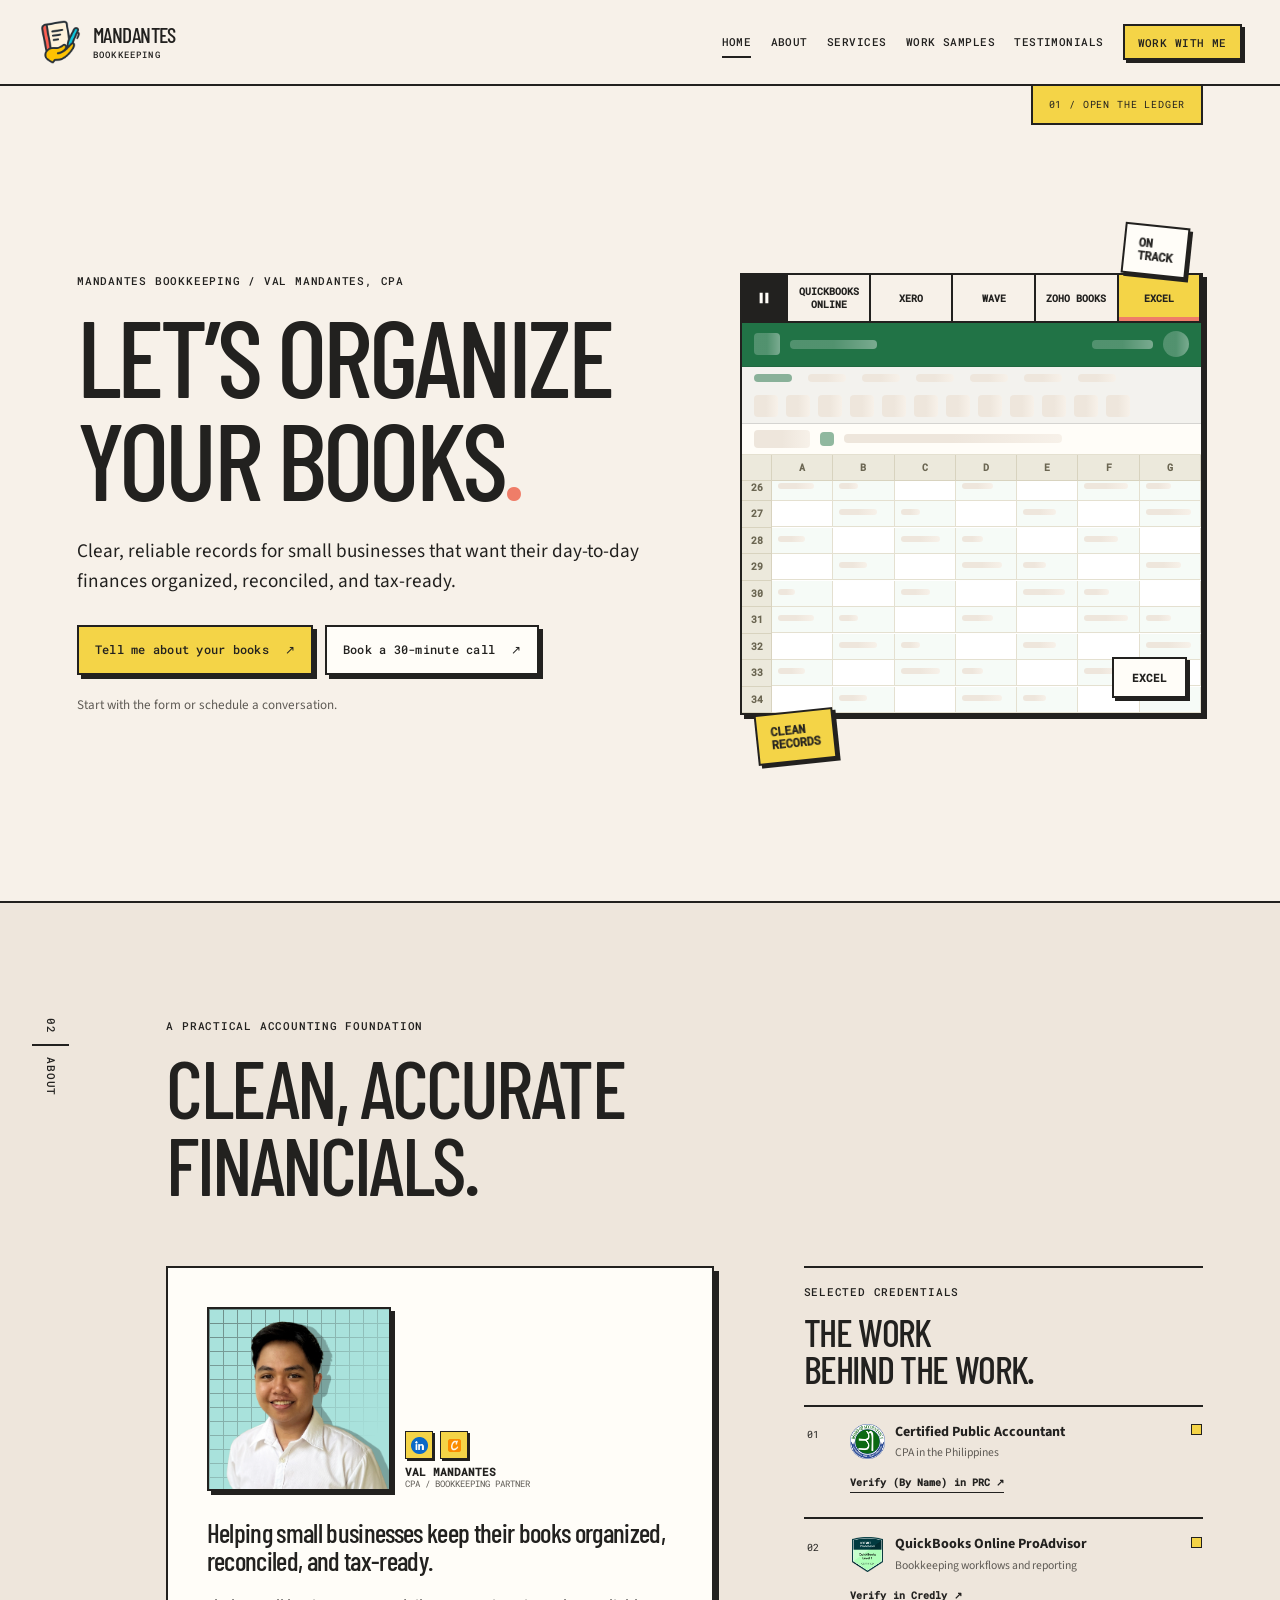
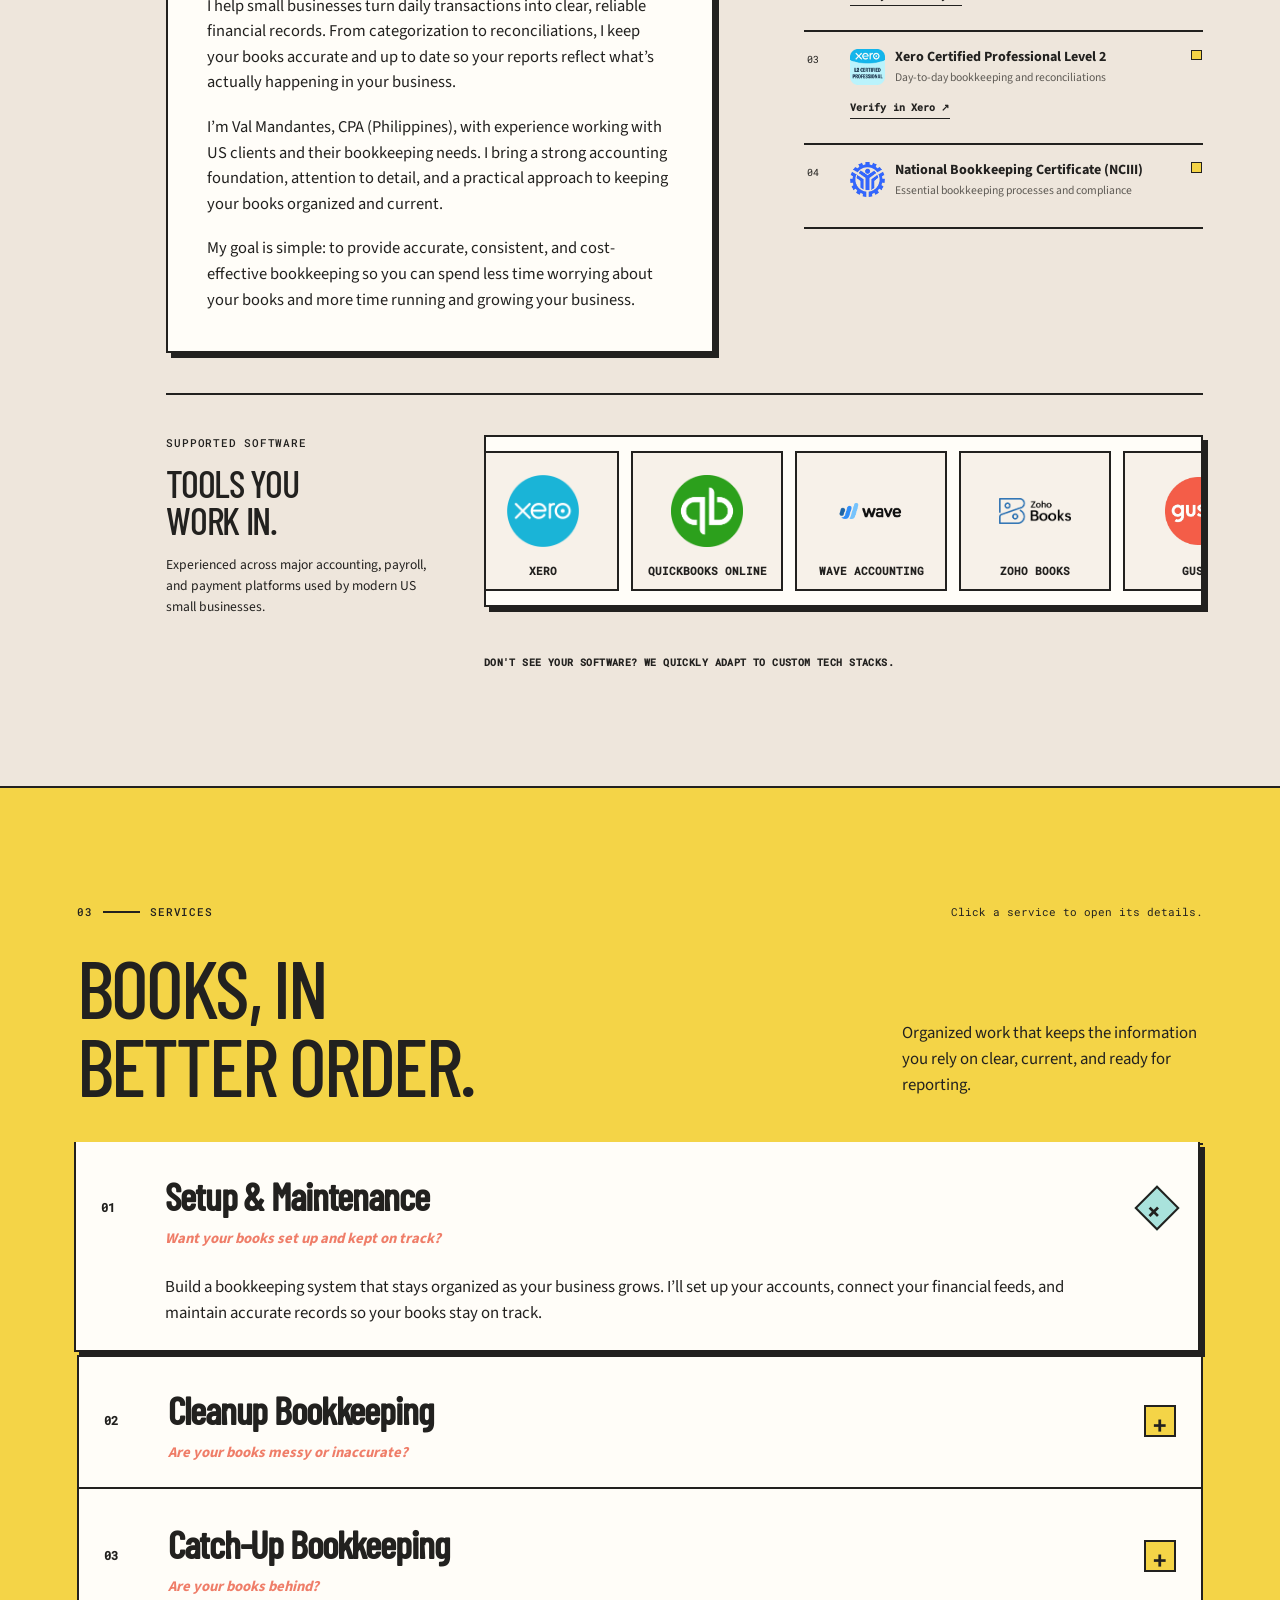
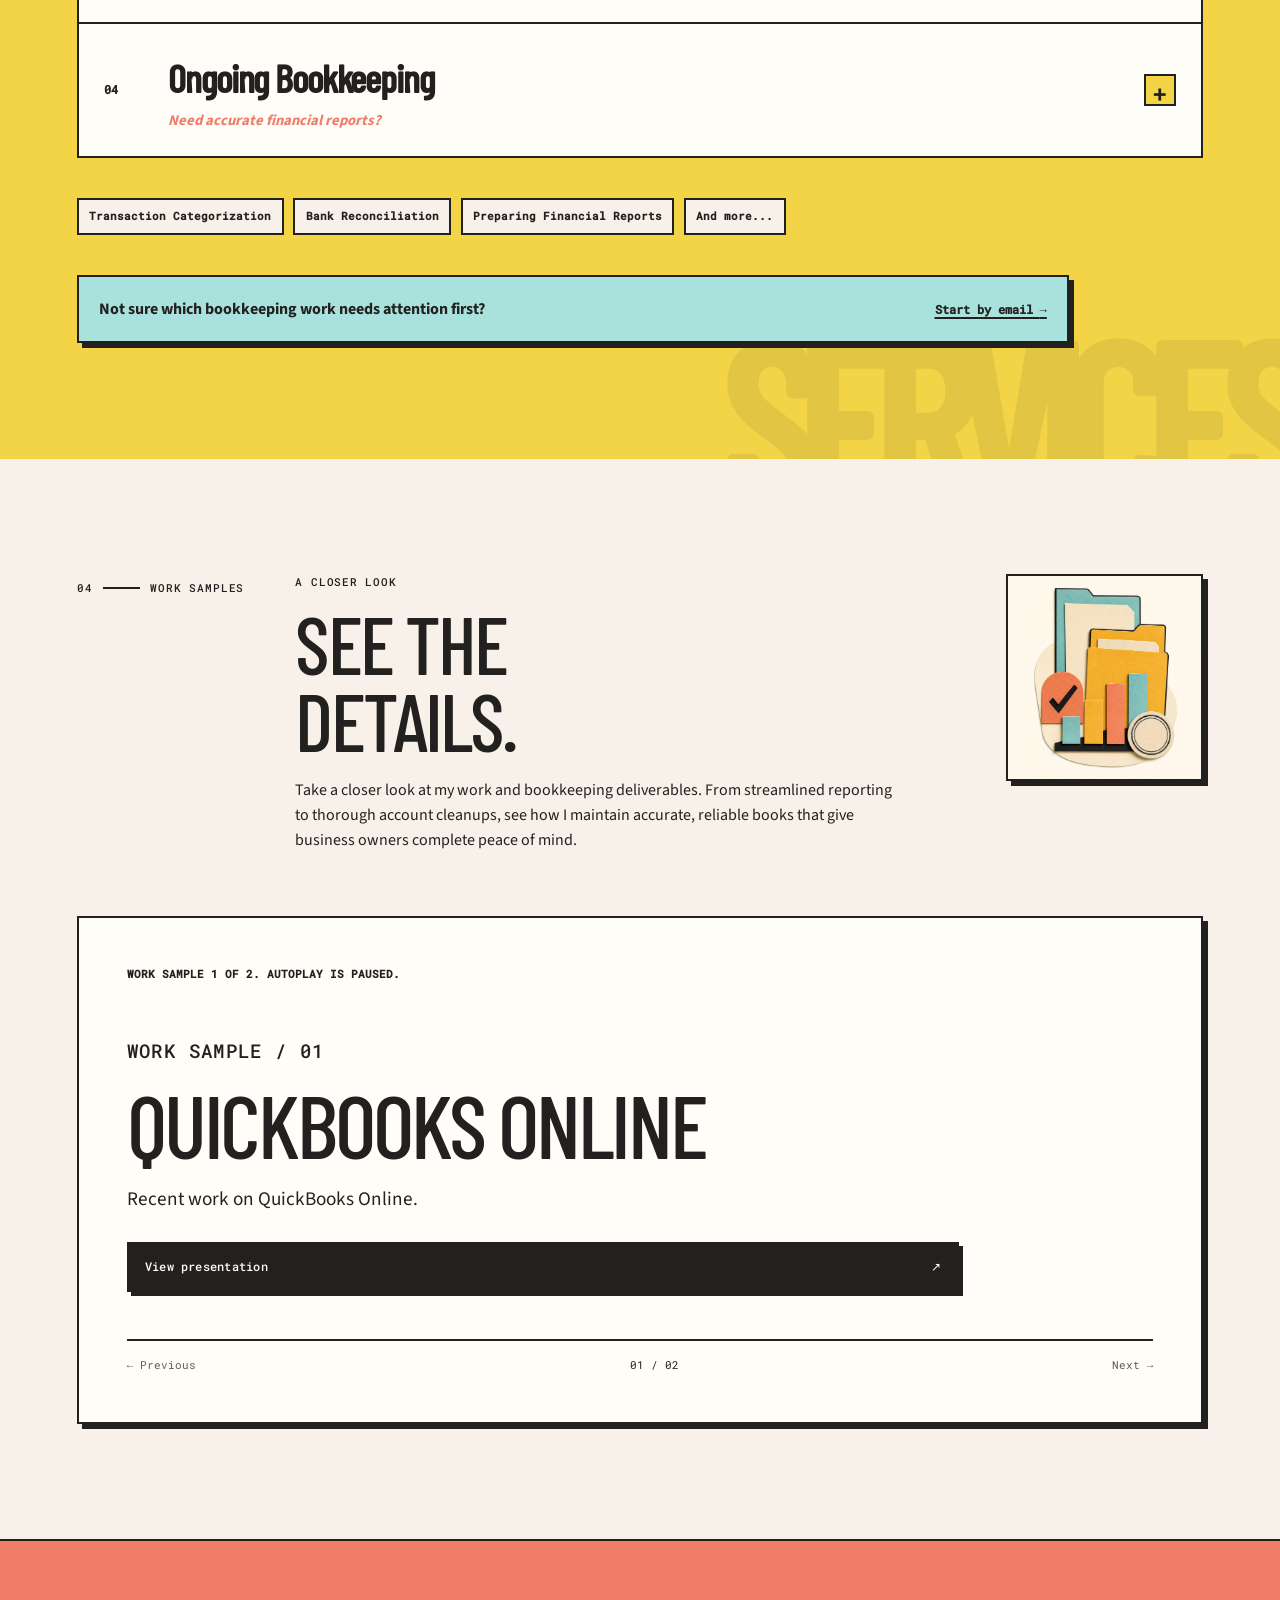
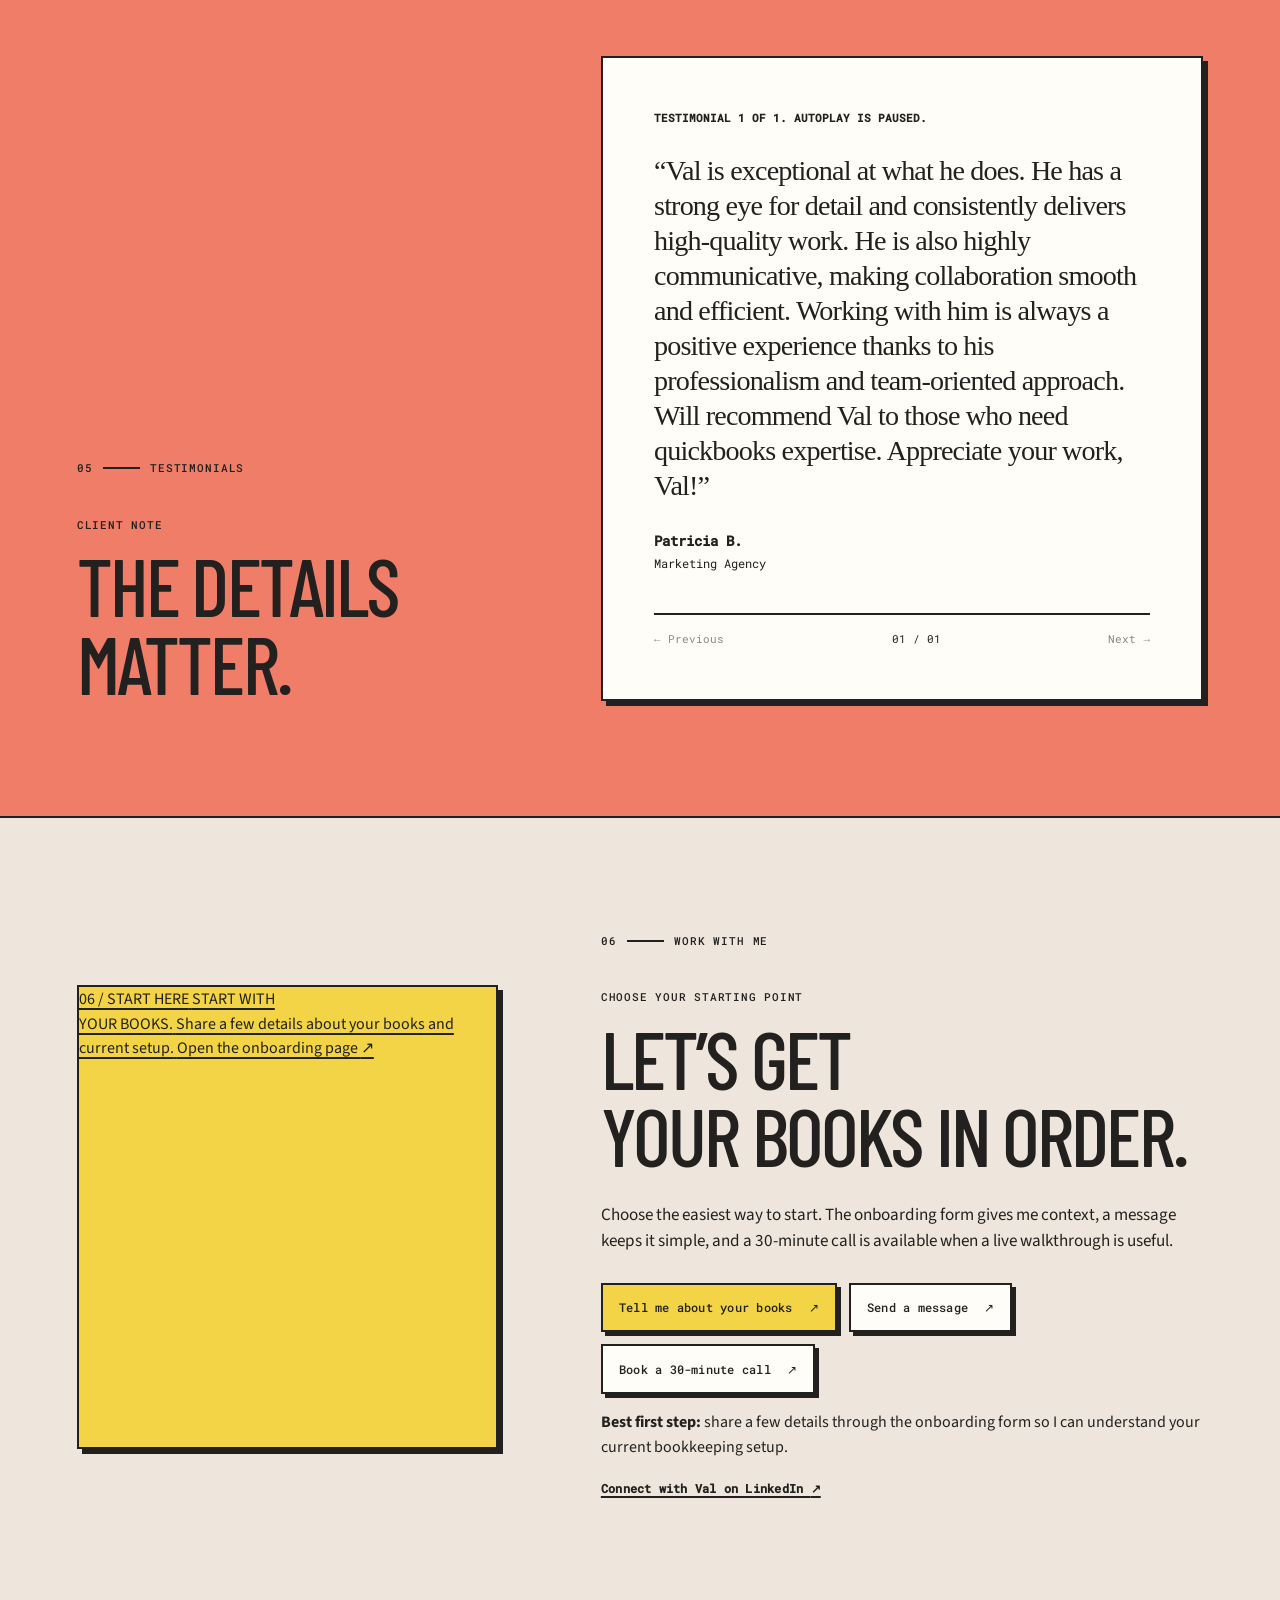
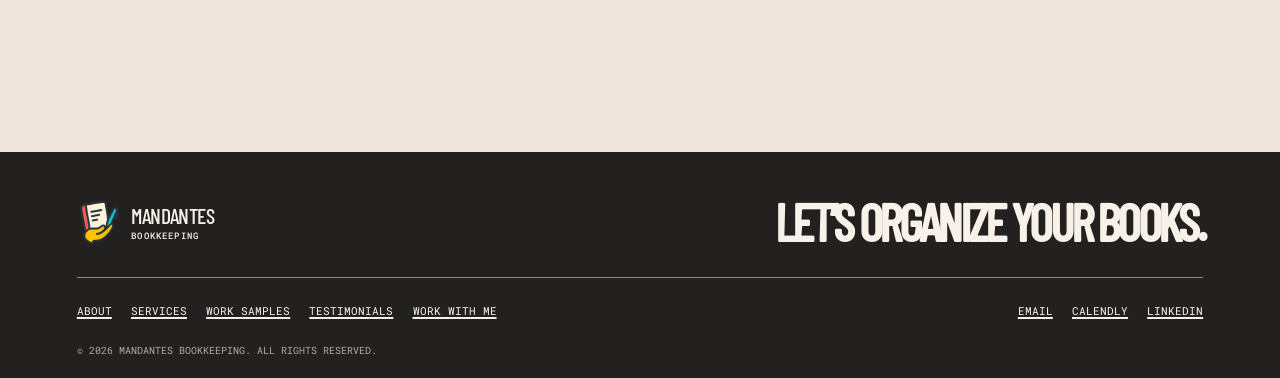
==== commit d6711505: "Refactor hero visual and tab styles Updated styles and structure for hero visual and tabs." ====
--- a/index.html
+++ b/index.html
@@ -88,25 +88,28 @@
           <p class="microcopy">Start with the form or schedule a conversation.</p>
         </div>
         <div class="hero-visual reveal">
-  <div class="hero-visual__grid" aria-hidden="true"></div>
   <div class="paper-chip paper-chip--yellow" aria-hidden="true">CLEAN<br />RECORDS</div>
   <div class="paper-chip paper-chip--aqua" aria-hidden="true">ON<br />TRACK</div>
   <!-- Software previews (replaces hero-art image + balance sign). Self-contained: CSS + JS below, scoped to .mhv -->
   <div class="mhv" role="group" aria-label="Previews of QuickBooks Online, Xero, Wave, Zoho Books and Excel">
 <style>
-.mhv{--c:#000;--mhv-line:rgba(34,33,31,.14);--dur:8s;position:absolute;inset:4.5rem 1.6rem 3.2rem;z-index:2;display:flex;flex-direction:column;container-type:inline-size;
+.hero-visual{border:0;background:transparent;box-shadow:none;overflow:visible}
+.hero-visual.reveal:hover{box-shadow:none;transform:none}
+.hero-visual .paper-chip--aqua{top:.2rem;right:1rem}
+.hero-visual .paper-chip--yellow{bottom:.2rem;left:1rem}
+.mhv{--c:#000;--mhv-line:rgba(34,33,31,.14);--dur:8s;position:absolute;inset:3.2rem 0;z-index:2;display:flex;flex-direction:column;container-type:inline-size;
   border:var(--line);background:var(--white);box-shadow:4px 4px 0 var(--ink);font-family:var(--mono);color:var(--ink)}
 .mhv *{box-sizing:border-box}
 .mhv-tabs{display:flex;flex:none;border-bottom:var(--line);background:var(--paper)}
-.mhv-tab{flex:1 1 0;min-width:0;height:2.6rem;display:grid;place-items:center;padding:0 .4rem;border:0;border-right:2px solid var(--ink);background:transparent;cursor:pointer;position:relative;
+.mhv-tab{flex:1 1 0;min-width:0;height:2.9rem;display:grid;place-items:center;padding:0 .4rem;border:0;border-right:2px solid var(--ink);background:transparent;cursor:pointer;position:relative;
   font:700 .6rem var(--mono);text-transform:uppercase;color:var(--ink);transition:background 150ms var(--ease-out)}
-.mhv-tab img{height:1.15rem;width:auto;max-width:100%;object-fit:contain;display:block;opacity:.5;transition:opacity 150ms var(--ease-out)}
+.mhv-tab img{height:1.4rem;width:auto;max-width:100%;object-fit:contain;display:block;opacity:.5;transition:opacity 150ms var(--ease-out)}
 .mhv-tab.on{background:var(--yellow)}.mhv-tab.on img{opacity:1}
 .mhv-tab:not(.on):hover{background:var(--aqua)}.mhv-tab:hover img{opacity:1}
 .mhv-tab:focus-visible,.mhv-pause:focus-visible{outline:3px solid var(--coral);outline-offset:-5px}
 .mhv-tab::after{content:"";position:absolute;left:0;bottom:0;height:4px;width:0;background:var(--coral)}
 .mhv-tab.on::after{animation:mhv-p var(--dur) linear forwards}
-.mhv-pause{flex:none;width:2.6rem;border:0;border-right:2px solid var(--ink);background:var(--ink);color:var(--white);font:700 .68rem var(--mono);cursor:pointer;transition:background 150ms var(--ease-out)}
+.mhv-pause{flex:none;width:2.9rem;display:grid;place-items:center;padding:0;border:0;border-right:2px solid var(--ink);background:var(--ink);color:var(--white);font:700 .68rem var(--mono);cursor:pointer;transition:background 150ms var(--ease-out)}
 .mhv-pause:hover{background:var(--coral)}
 .mhv-win{position:relative;flex:1;min-height:0;background:var(--white)}
 .mhv-pane{position:absolute;inset:0;display:flex;flex-direction:column;opacity:0;visibility:hidden;transition:opacity .5s,visibility .5s;background:var(--white)}
@@ -119,8 +122,8 @@
 .mhv-vp{flex:1;overflow:hidden;min-width:0}
 .mhv-sc{padding:14px;display:flex;flex-direction:column;gap:12px}
 .mhv-pane.on .mhv-sc{animation:mhv-s calc(var(--dur) - 1.4s) ease-in-out .6s forwards}
-.mhv-badge{position:absolute;right:.9rem;bottom:.9rem;z-index:3;display:flex;align-items:center;padding:.55rem .9rem;background:var(--white);border:var(--line);box-shadow:3px 3px 0 var(--ink);font:700 .7rem var(--mono);text-transform:uppercase}
-.mhv-badge img{height:2.6rem;width:auto;max-width:9.5rem;display:block}
+.mhv-badge{position:absolute;right:.9rem;bottom:.9rem;z-index:3;display:flex;align-items:center;padding:.7rem 1.1rem;background:var(--white);border:var(--line);box-shadow:3px 3px 0 var(--ink);font:700 .7rem var(--mono);text-transform:uppercase}
+.mhv-badge img{height:3.6rem;width:auto;max-width:12.5rem;display:block}
 .sk{display:block;border-radius:4px;background:linear-gradient(90deg,var(--paper-deep) 25%,var(--paper) 50%,var(--paper-deep) 75%);background-size:200% 100%;animation:mhv-sh 1.5s linear infinite;flex:none}
 .sk.d{background:linear-gradient(90deg,rgba(255,255,255,.22) 25%,rgba(255,255,255,.4) 50%,rgba(255,255,255,.22) 75%);background-size:200% 100%}
 .sk.r{border-radius:50%}
@@ -150,10 +153,9 @@
 @keyframes mhv-s{to{transform:translateY(calc(var(--d,0)*-1px))}}
 @keyframes mhv-sh{to{background-position:-200% 0}}
 @media (prefers-reduced-motion:reduce){.sk,.mhv-pane.on .mhv-sc{animation:none!important}.mhv-pane.on .mhv-sc{transform:none}}
-.mhv .mc,.mhv .bt,.mhv .inp,.mhv .chk,.mhv .sk:not(.r),.mhv [style*="border-radius:"]:not([style*="50%"]){border-radius:0!important}
 @container (max-width:430px){.mhv-side.x{display:none}.g4{grid-template-columns:1fr 1fr}}
 @container (max-width:340px){.mhv-side{display:none}.g3{grid-template-columns:1fr 1fr}}
-@media (max-width:640px){.hero-visual{min-height:30rem}.mhv{inset:4.2rem 1rem 2.8rem}}
+@media (max-width:640px){.hero-visual{min-height:30rem}.mhv{inset:3rem 0}}
 </style>
 <div class="mhv-tabs"></div>
 <div class="mhv-win" aria-hidden="true"></div>
@@ -181,12 +183,12 @@
 
 var APPS=[
 /* ---------- QuickBooks Online ---------- */
-{n:'QuickBooks Online',f:'quickbooks-online.png',c:'#2ca01c',bg:'#f4f5f8',hdbg:'#fff',
+{n:'QuickBooks Online',f:'quickbooks-online.svg',c:'#2ca01c',bg:'#f4f5f8',hdbg:'#fff',
  hd:sk('26px',26,'c r')+sk('13%',9)+'<i class="inp" style="background:#eef0f3;border:0;max-width:44%;height:28px"></i>'+sp+sk('12%',8)+sk('18px',18,'r')+sk('18px',18,'r')+sk('22px',22,'c r'),
  side:'<div class="mhv-side rail" style="background:#fff">'+[0,1,2,3,4,5,6].map(function(){return '<div style="display:flex;flex-direction:column;align-items:center;gap:5px;width:100%">'+sk('18px',18)+sk('70%',6)+'</div>'}).join('')+'</div><div class="mhv-side x" style="width:22%;background:#fff;border-left:1px solid var(--mhv-line)">'+sk('42%',8)+'<div style="height:4px"></div>'+nav(12,1)+'</div>',
  main:sk('20%',7)+'<div class="li">'+sk('34%',24)+sp+btn('70px')+btn('72px',1)+'</div><div class="li">'+sk('34px',34,'r c')+sk('18%',14)+'</div><div class="g3">'+[1,0,0].map(function(g){return card(sk('50%',8)+sk('72%',16)+sk('45%',8),g?'border:2px solid var(--c)':'')}).join('')+'</div>'+'<div style="background:#d9dde2;border-radius:6px;padding:5px;display:flex;gap:10px;width:62%">'+sk('34%',12,'',"background:#fff;animation:none")+sk('22%',12)+sk('24%',12)+'</div>'+'<div class="li" style="gap:8px"><i class="inp" style="max-width:28%"></i><i class="inp" style="max-width:20%"></i><i class="inp" style="max-width:26%"></i></div>'+qt(10)},
 /* ---------- Xero ---------- */
-{n:'Xero',f:'xero.png',c:'#0078c8',bg:'#fff',hdbg:'#1b6bd4',
+{n:'Xero',f:'xero-brandmark.svg',c:'#0078c8',bg:'#fff',hdbg:'#1b6bd4',
  hd:sk('9%',14,'d')+'<i class="sk d" style="width:20%;height:28px;border-radius:5px;animation:none"></i>'+[0,1,2,3,4,5].map(function(){return sk('8%',8,'d')}).join('')+sp+sk('16px',16,'d r')+sk('16px',16,'d r')+sk('30px',30,'','background:#bdf0ff;border-radius:50%;animation:none'),
  side:'',
  main:sk('9%',7,'c')+sk('42%',16)+'<div class="li" style="gap:22px">'+[0,1].map(function(){return '<div style="display:flex;flex-direction:column;gap:5px;width:90px">'+sk('90%',18)+sk('70%',7)+'</div>'}).join('')+sp+btn('100px')+btn('92px')+'</div>'
@@ -207,7 +209,7 @@
 {n:'Zoho Books',f:'zoho-books.png',c:'#2d7ff9',bg:'#fff',hdbg:'#1d2236',
  hd:sk('12%',16,'d')+'<i class="sk d" style="width:34%;height:28px;border-radius:5px;animation:none;margin-left:14px"></i>'+sp+sk('18%',8,'d')+sk('30px',28,'','background:#2d7ff9;border-radius:5px;animation:none')+sk('16px',16,'d r')+sk('30px',30,'d r'),
  side:'<div class="mhv-side" style="--na:#dbe8fd;background:#fff">'+nav(5,-1)+'<div style="height:8px"></div>'+'<div class="ni a" style="background:#2d7ff9">'+sk('14px',14,'d')+sk('52%',9,'d')+'</div>'+nav(5,-1)+sk('22%',6,'','margin:10px 8px 4px')+nav(2,-1)+'</div>',
- main:'<div class="li" style="margin:-14px -14px 0;padding:14px;border-bottom:1px solid var(--mhv-line)">'+sk('34%',20)+sp+btn('84px',1)+btn('96px')+btn('52px')+'</div>'
+ main:'<div class="li" style="margin:-14px -14px 0;padding:14px;border-bottom:1px solid var(--mhv-line)">'+sk('34%',20)+sp+btn('72px',1)+btn('84px')+'</div>'
   +card('<div class="li" style="border-bottom:1px solid var(--mhv-line);padding-bottom:10px">'+sk('24%',16)+sp+sk('20%',8)+'</div><div class="g3" style="padding:6px 0">'+[['#eef0f2','#fff'],['#dff6e9'],['#ece6fa']].map(function(a){return '<div class="li">'+sk('40px',40,'','background:'+a[0]+';animation:none;border-radius:8px')+'<div style="display:flex;flex-direction:column;gap:6px;flex:1">'+sk('70%',7)+sk('90%',13)+'</div></div>'}).join('')+'</div>'+sk('22%',8,'c'),'border-radius:14px;padding:16px')
   +sk('30%',16,'','margin-top:6px')
   +'<div class="mc" style="padding:0;gap:0;overflow:hidden"><div class="tr hb" style="grid-template-columns:2fr 1fr 1fr 1fr 1fr 20px;background:#f3f4f7">'+[0,1,2,3,4].map(function(){return sk('60%',7,'c')}).join('')+'<span></span></div>'+strow(9)+'</div>'},
@@ -239,8 +241,9 @@
   
 }
 var RM=matchMedia('(prefers-reduced-motion: reduce)').matches;
+var PS='<svg viewBox="0 0 16 16" width="14" height="14" fill="currentColor" aria-hidden="true"><rect x="3" y="2" width="3.5" height="12"/><rect x="9.5" y="2" width="3.5" height="12"/></svg>',PL='<svg viewBox="0 0 16 16" width="14" height="14" fill="currentColor" aria-hidden="true"><path d="M4 2l10 6-10 6z"/></svg>';
 var pz=document.createElement('button');pz.type='button';pz.className='mhv-pause';
-function setPause(v){root.classList.toggle('is-paused',v);pz.textContent=v?'\u25B6':'II';pz.setAttribute('aria-label',v?'Play previews':'Pause previews');pz.setAttribute('aria-pressed',v)}
+function setPause(v){root.classList.toggle('is-paused',v);pz.innerHTML=v?PL:PS;pz.setAttribute('aria-label',v?'Play previews':'Pause previews');pz.setAttribute('aria-pressed',v)}
 pz.onclick=function(){setPause(!root.classList.contains('is-paused'))};
 tabs.insertBefore(pz,tabs.firstChild);setPause(RM);
 tabs.addEventListener('animationend',function(e){if(e.animationName==='mhv-p'&&!RM)go(cur+1)});
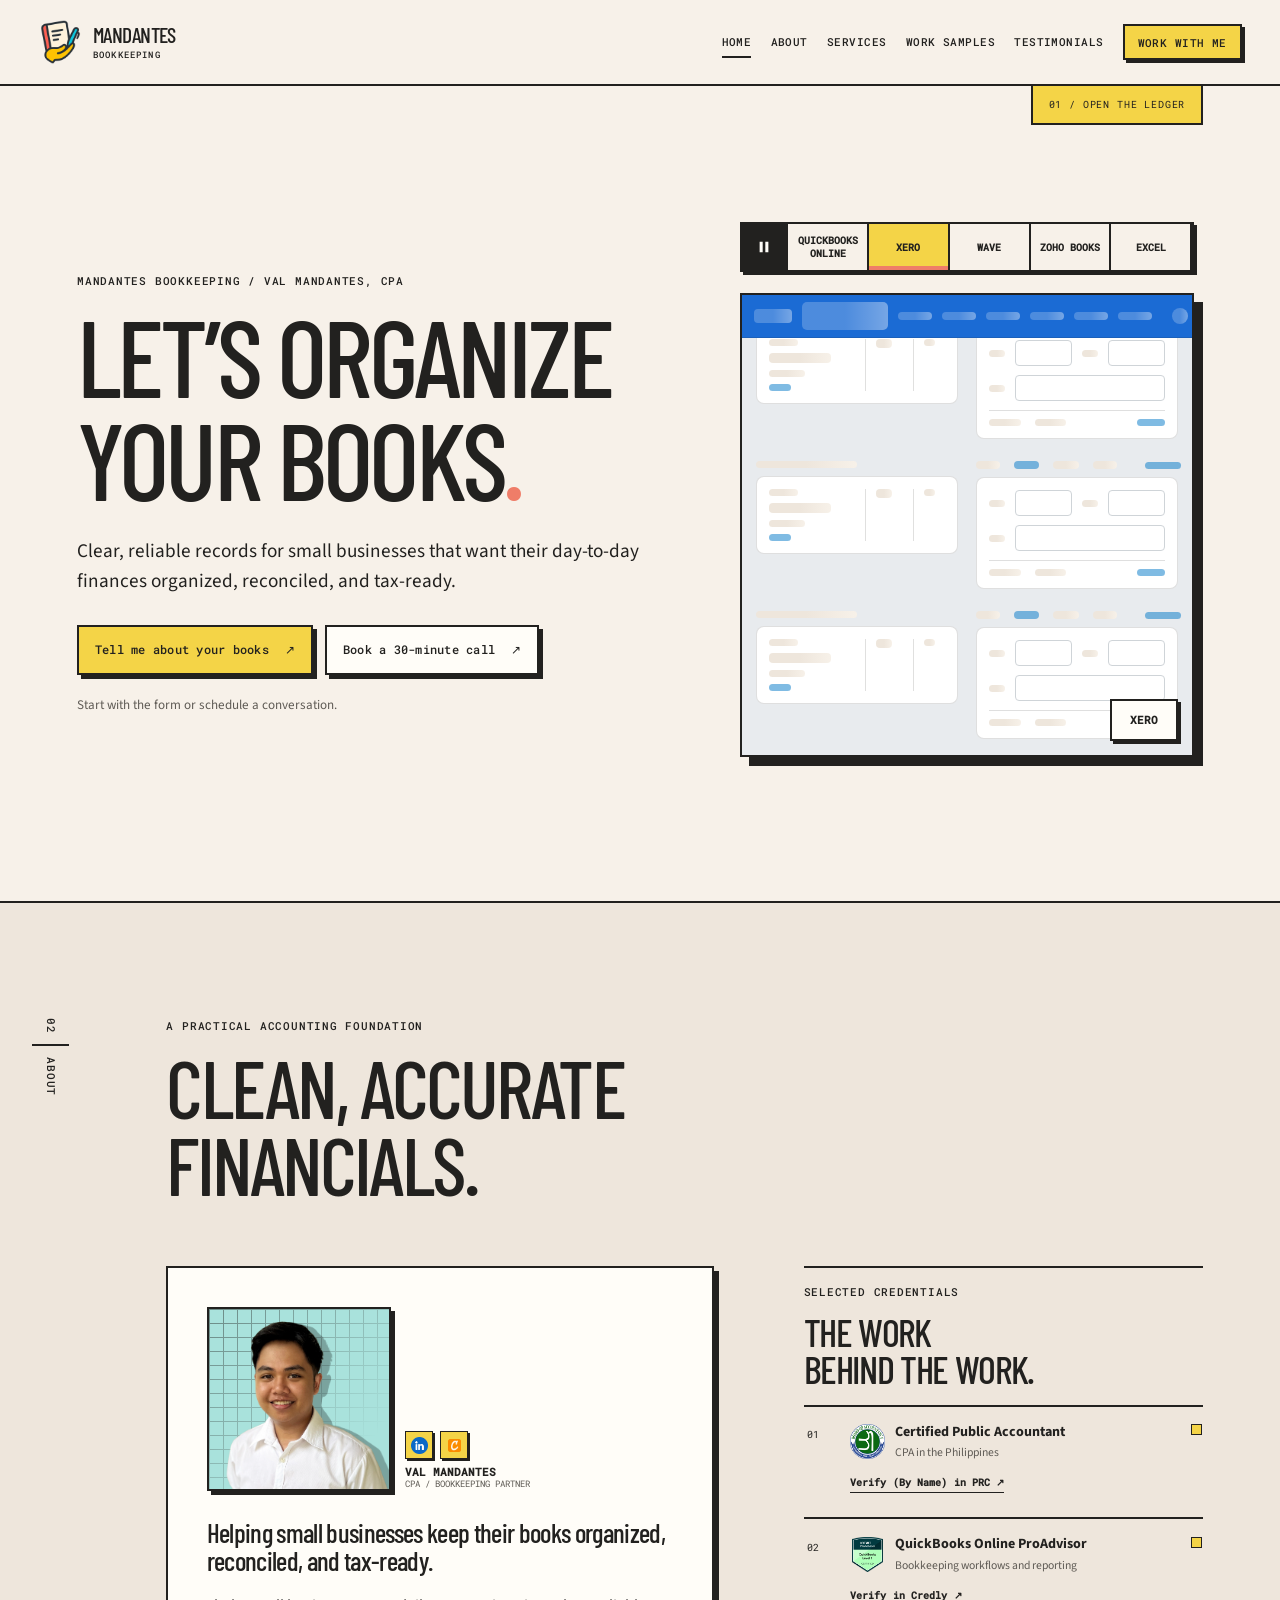
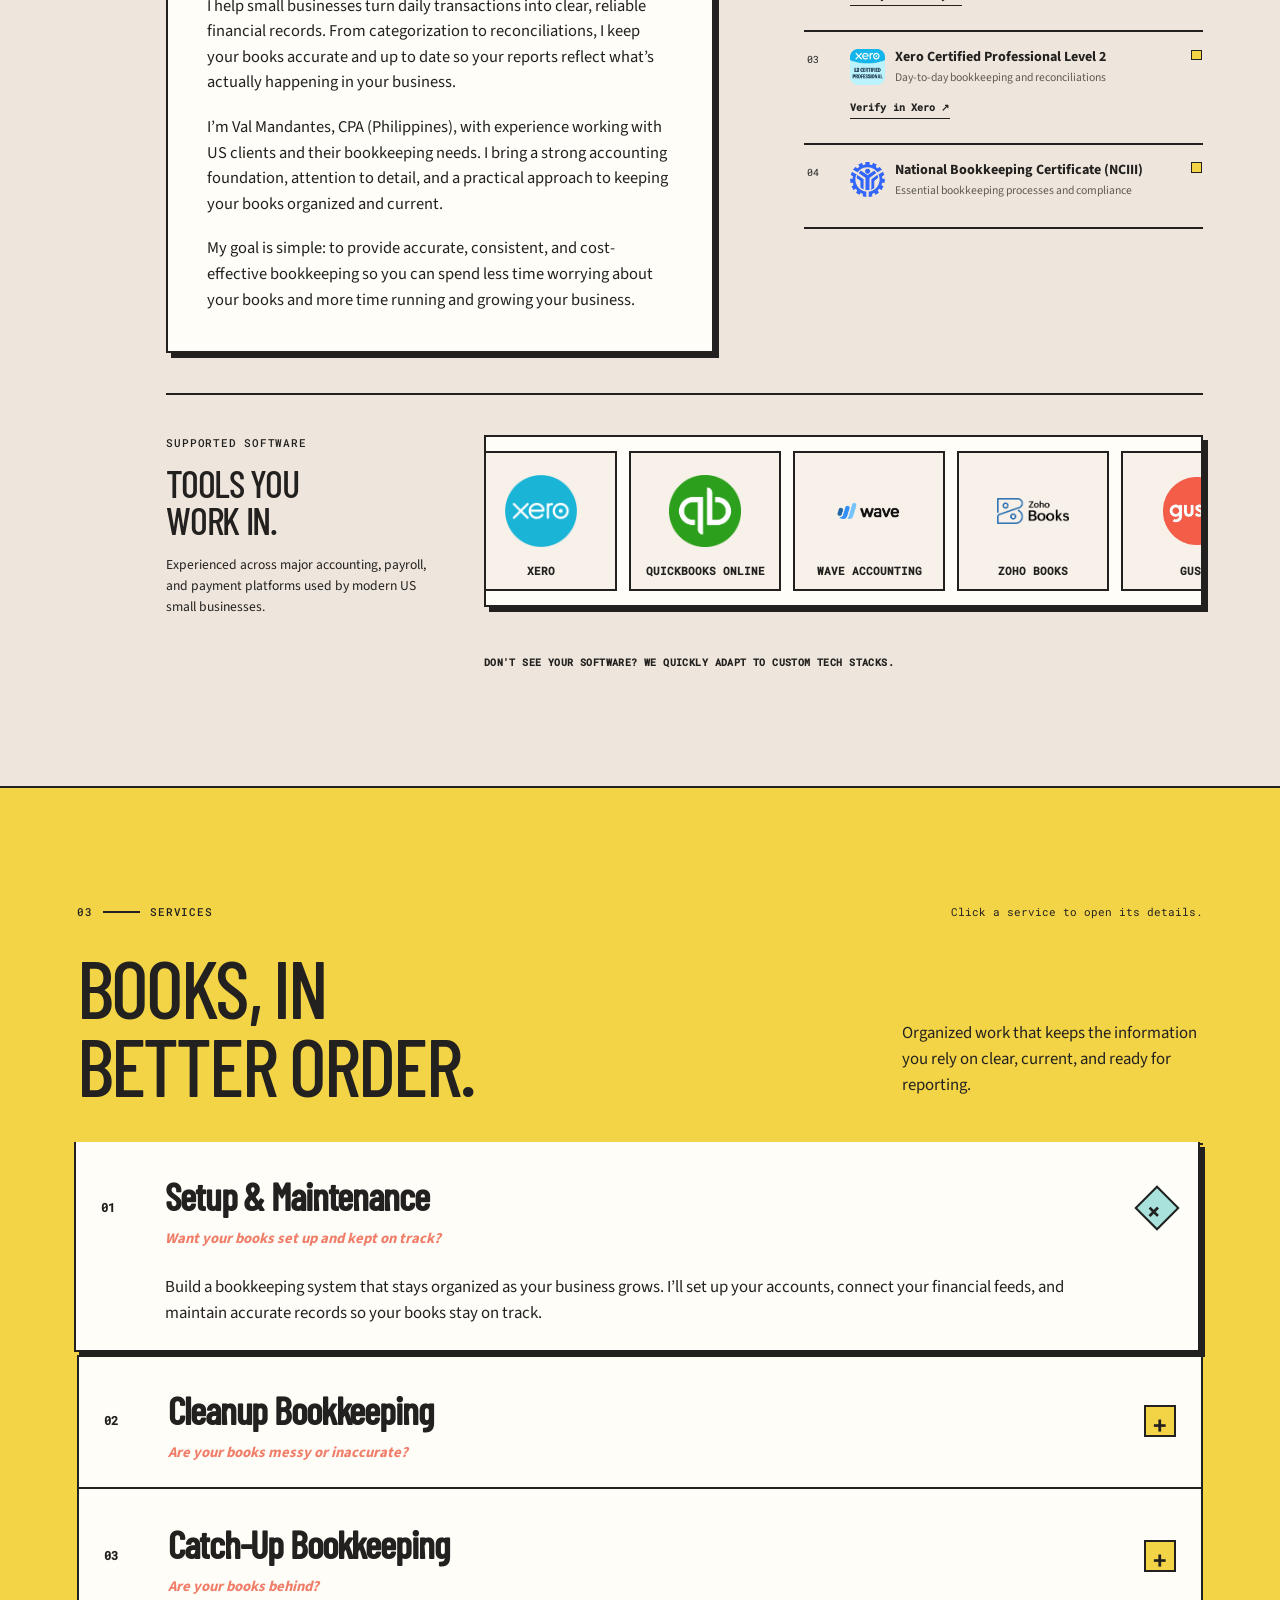
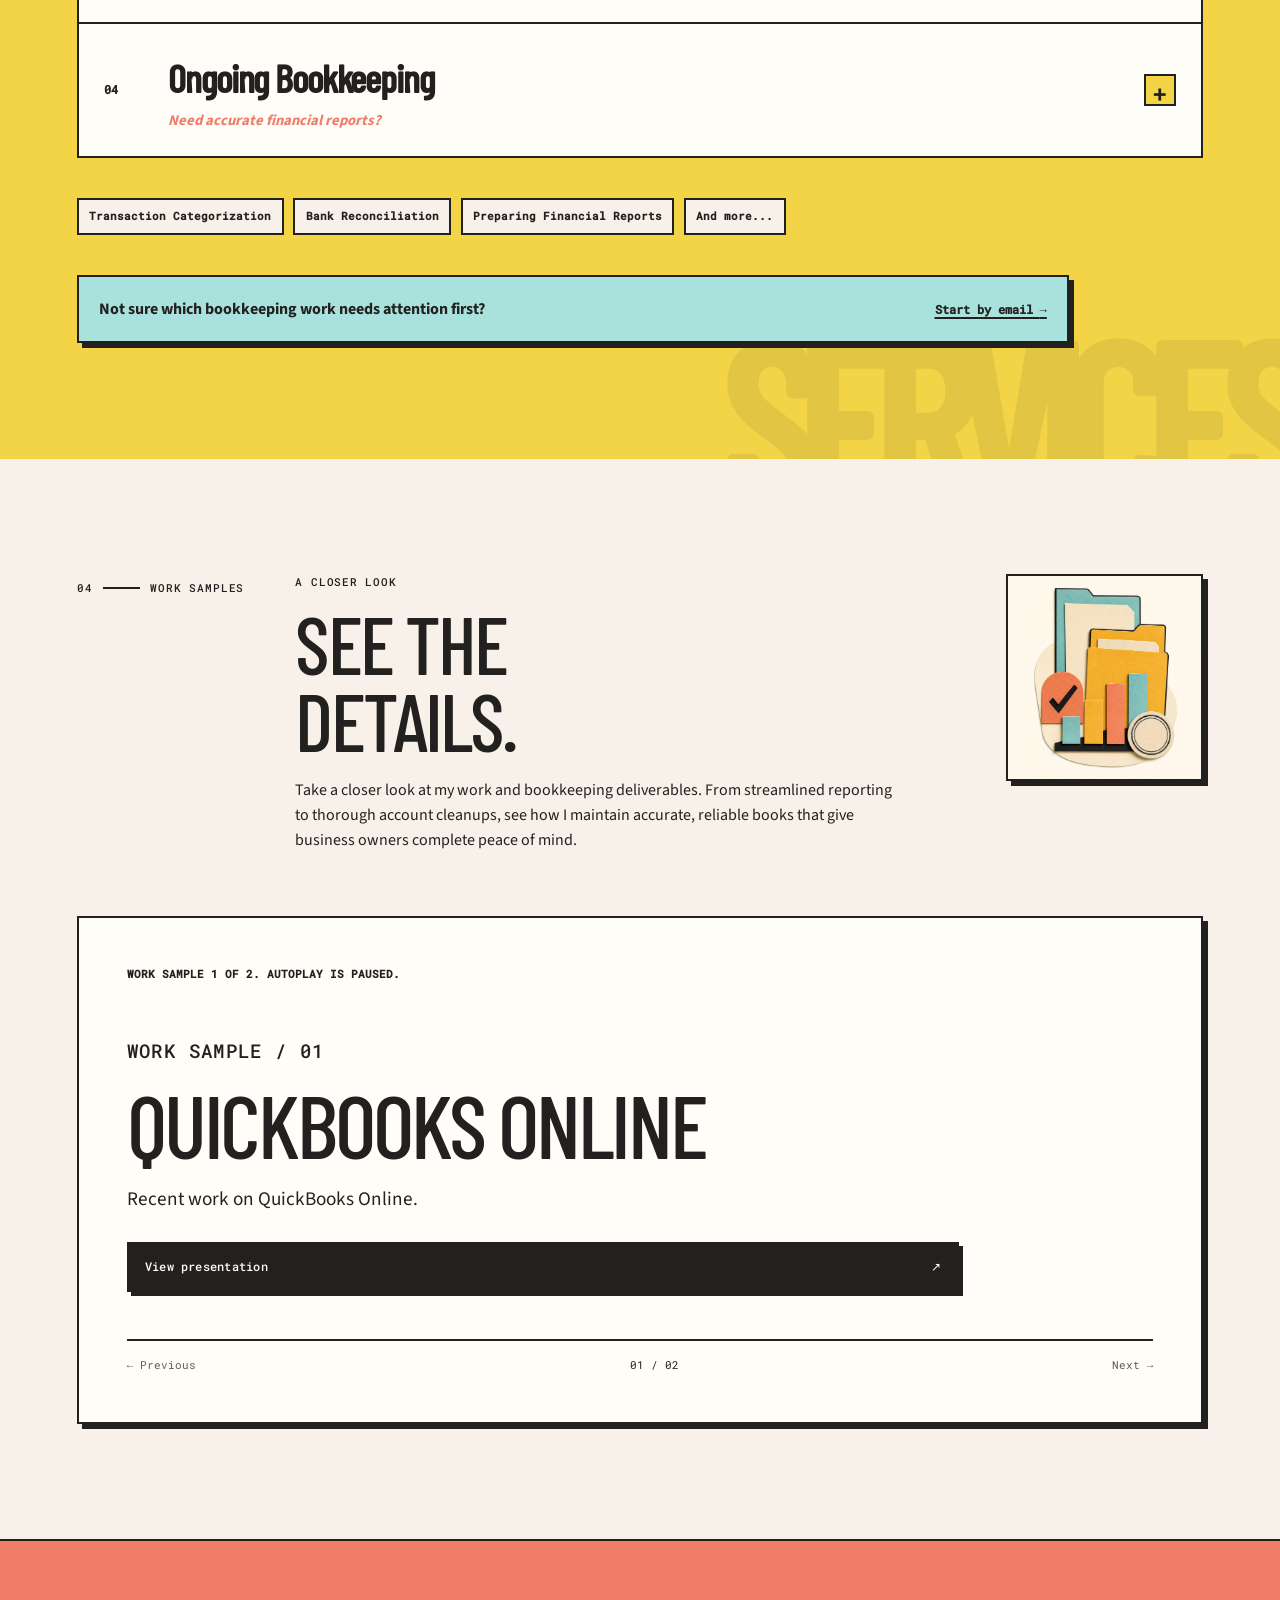
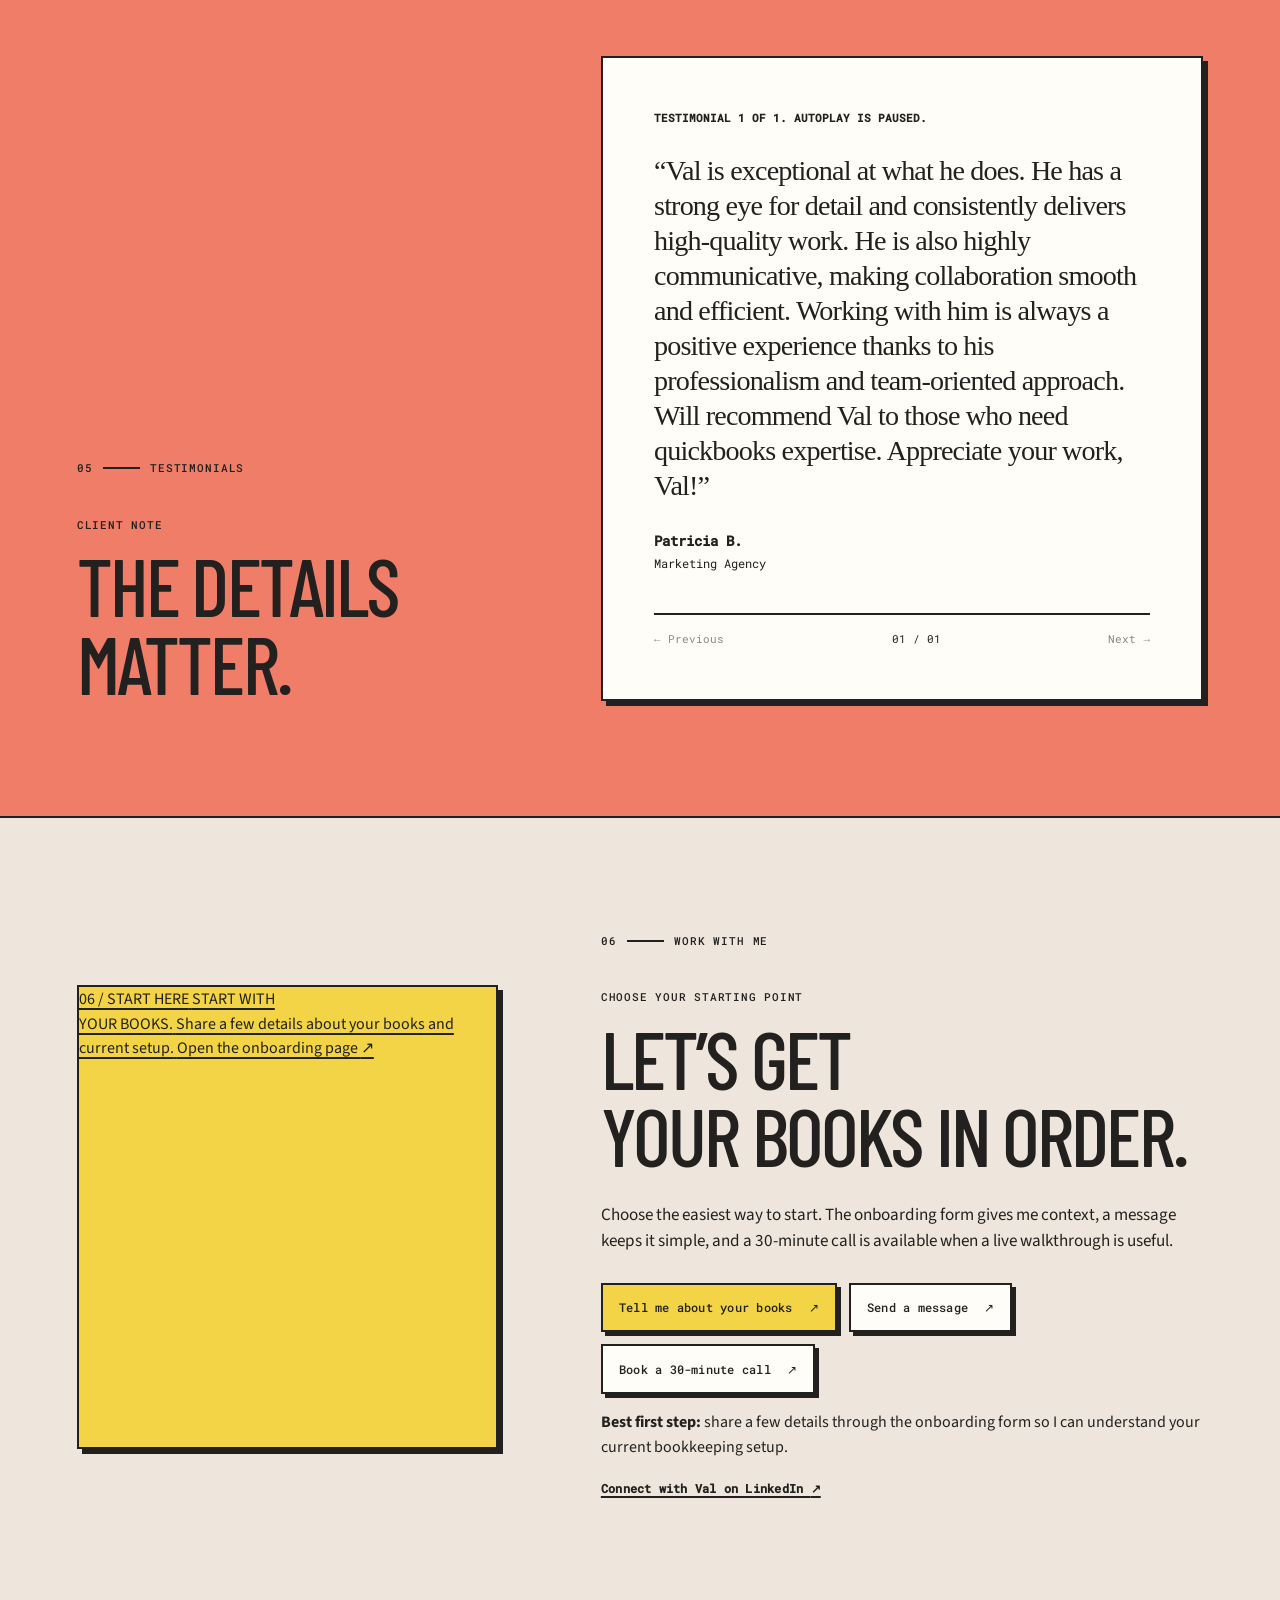
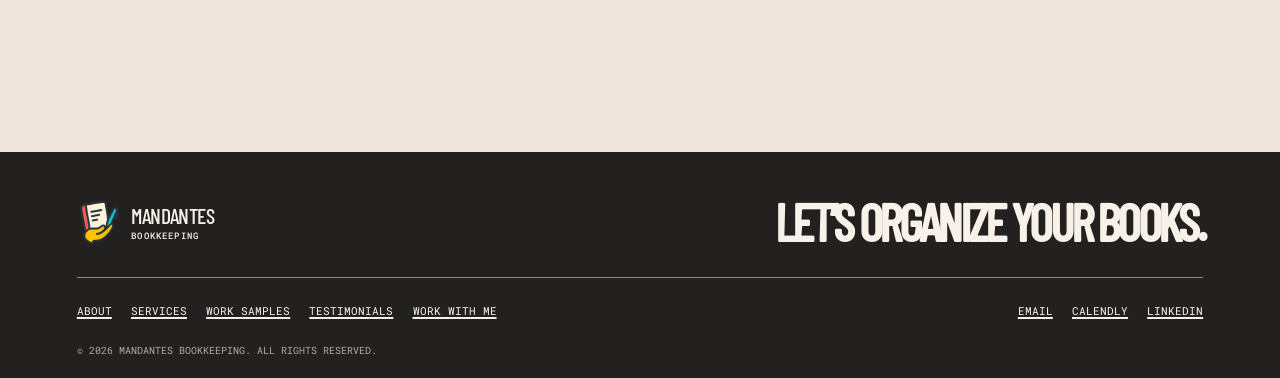
==== commit 168efa24: "Update hero visual" ====
--- a/index.html
+++ b/index.html
@@ -88,19 +88,15 @@
           <p class="microcopy">Start with the form or schedule a conversation.</p>
         </div>
         <div class="hero-visual reveal">
-  <div class="paper-chip paper-chip--yellow" aria-hidden="true">CLEAN<br />RECORDS</div>
-  <div class="paper-chip paper-chip--aqua" aria-hidden="true">ON<br />TRACK</div>
   <!-- Software previews (replaces hero-art image + balance sign). Self-contained: CSS + JS below, scoped to .mhv -->
   <div class="mhv" role="group" aria-label="Previews of QuickBooks Online, Xero, Wave, Zoho Books and Excel">
 <style>
 .hero-visual{border:0;background:transparent;box-shadow:none;overflow:visible}
 .hero-visual.reveal:hover{box-shadow:none;transform:none}
-.hero-visual .paper-chip--aqua{top:.2rem;right:1rem}
-.hero-visual .paper-chip--yellow{bottom:.2rem;left:1rem}
-.mhv{--c:#000;--mhv-line:rgba(34,33,31,.14);--dur:8s;position:absolute;inset:3.2rem 0;z-index:2;display:flex;flex-direction:column;container-type:inline-size;
-  border:var(--line);background:var(--white);box-shadow:4px 4px 0 var(--ink);font-family:var(--mono);color:var(--ink)}
+.mhv{--c:#000;--mhv-line:rgba(34,33,31,.14);--dur:8s;position:absolute;inset:0;z-index:2;display:flex;flex-direction:column;container-type:inline-size;
+  font-family:var(--mono);color:var(--ink)}
 .mhv *{box-sizing:border-box}
-.mhv-tabs{display:flex;flex:none;border-bottom:var(--line);background:var(--paper)}
+.mhv-tabs{display:flex;flex:none;border:var(--line);background:var(--paper);box-shadow:3px 3px 0 var(--ink);margin:0 9px 1.3rem 0}
 .mhv-tab{flex:1 1 0;min-width:0;height:2.9rem;display:grid;place-items:center;padding:0 .4rem;border:0;border-right:2px solid var(--ink);background:transparent;cursor:pointer;position:relative;
   font:700 .6rem var(--mono);text-transform:uppercase;color:var(--ink);transition:background 150ms var(--ease-out)}
 .mhv-tab img{height:1.4rem;width:auto;max-width:100%;object-fit:contain;display:block;opacity:.5;transition:opacity 150ms var(--ease-out)}
@@ -111,9 +107,13 @@
 .mhv-tab.on::after{animation:mhv-p var(--dur) linear forwards}
 .mhv-pause{flex:none;width:2.9rem;display:grid;place-items:center;padding:0;border:0;border-right:2px solid var(--ink);background:var(--ink);color:var(--white);font:700 .68rem var(--mono);cursor:pointer;transition:background 150ms var(--ease-out)}
 .mhv-pause:hover{background:var(--coral)}
-.mhv-win{position:relative;flex:1;min-height:0;background:var(--white)}
-.mhv-pane{position:absolute;inset:0;display:flex;flex-direction:column;opacity:0;visibility:hidden;transition:opacity .5s,visibility .5s;background:var(--white)}
-.mhv-pane.on{opacity:1;visibility:visible}
+.mhv-win{position:relative;flex:1;min-height:0;margin:0 9px 9px 0}
+.mhv-pane{position:absolute;inset:0;display:flex;flex-direction:column;overflow:hidden;background:var(--white);border:var(--line);
+  transform:translate(9px,9px);opacity:0;z-index:1;pointer-events:none;transition:opacity .3s var(--ease-out)}
+.mhv-pane::after{content:"";position:absolute;inset:0;z-index:5;background:var(--ink);opacity:1;pointer-events:none;transition:opacity .45s var(--ease-out) .12s}
+.mhv-pane.p1{opacity:1;z-index:2}
+.mhv-pane.on{opacity:1;z-index:4;transform:none;pointer-events:auto;animation:mhv-top .75s var(--ease-out)}
+.mhv-pane.on::after{opacity:0}
 .mhv-hd{display:flex;align-items:center;gap:10px;padding:0 12px;height:2.7rem;border-bottom:1px solid var(--mhv-line);flex:none}
 .mhv-sp{flex:1}
 .mhv-bd{display:flex;flex:1;min-height:0}
@@ -148,14 +148,15 @@
 .xl span{height:26px;padding:8px 6px;border-right:1px solid #e4e0d0;border-bottom:1px solid #e4e0d0;background:#fff}
 .xl span.f{background:#f6fbf7}
 
-.mhv:hover *,.mhv:hover *::after,.mhv.is-paused *,.mhv.is-paused *::after,.mhv.is-off *,.mhv.is-off *::after{animation-play-state:paused!important}
+.mhv:hover *:not(.mhv-pane),.mhv:hover *::after,.mhv.is-paused *:not(.mhv-pane),.mhv.is-paused *::after,.mhv.is-off *:not(.mhv-pane),.mhv.is-off *::after{animation-play-state:paused!important}
 @keyframes mhv-p{to{width:100%}}
+@keyframes mhv-top{0%{transform:translate(9px,9px)}50%{transform:translate(-9px,-9px) rotate(-.7deg)}100%{transform:none}}
 @keyframes mhv-s{to{transform:translateY(calc(var(--d,0)*-1px))}}
 @keyframes mhv-sh{to{background-position:-200% 0}}
 @media (prefers-reduced-motion:reduce){.sk,.mhv-pane.on .mhv-sc{animation:none!important}.mhv-pane.on .mhv-sc{transform:none}}
 @container (max-width:430px){.mhv-side.x{display:none}.g4{grid-template-columns:1fr 1fr}}
 @container (max-width:340px){.mhv-side{display:none}.g3{grid-template-columns:1fr 1fr}}
-@media (max-width:640px){.hero-visual{min-height:30rem}.mhv{inset:3rem 0}}
+@media (max-width:640px){.hero-visual{min-height:30rem}.mhv{inset:0}}
 </style>
 <div class="mhv-tabs"></div>
 <div class="mhv-win" aria-hidden="true"></div>
@@ -234,9 +235,10 @@
 function go(i){
   cur=(i+APPS.length)%APPS.length;
   T.forEach(function(t,k){t.classList.remove('on');t.setAttribute('aria-selected',k===cur)});
-  P.forEach(function(p){p.classList.remove('on');p.querySelector('.mhv-sc').style.animation='none'});
+  var n=APPS.length;
+  P.forEach(function(p,k){var d=(k-cur+n)%n;p.classList.remove('on','p1');p.querySelector('.mhv-sc').style.animation='none';if(!d)p.classList.add('on');else if(d===1)p.classList.add('p1')});
   void root.offsetHeight;
-  P[cur].classList.add('on');P[cur].querySelector('.mhv-sc').style.animation='';
+  P[cur].querySelector('.mhv-sc').style.animation='';
   T[cur].classList.add('on');measure();
   
 }
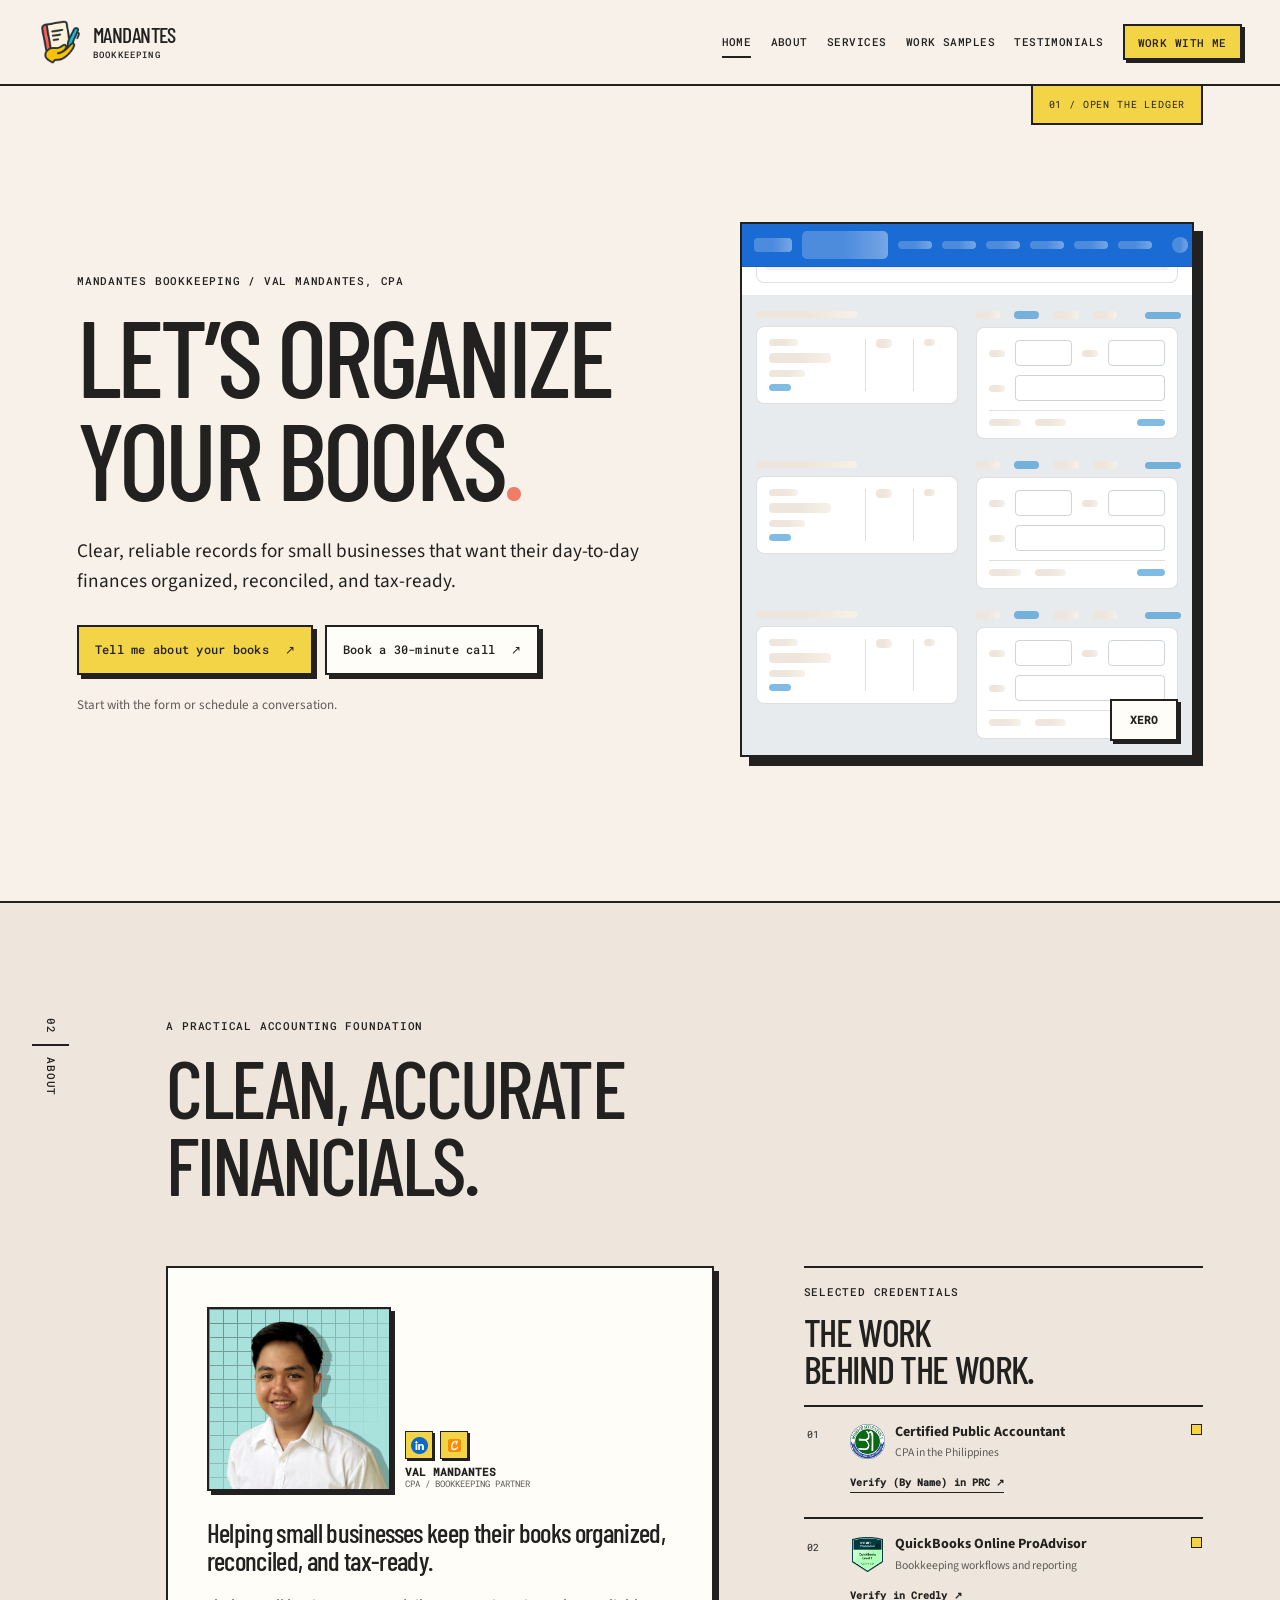
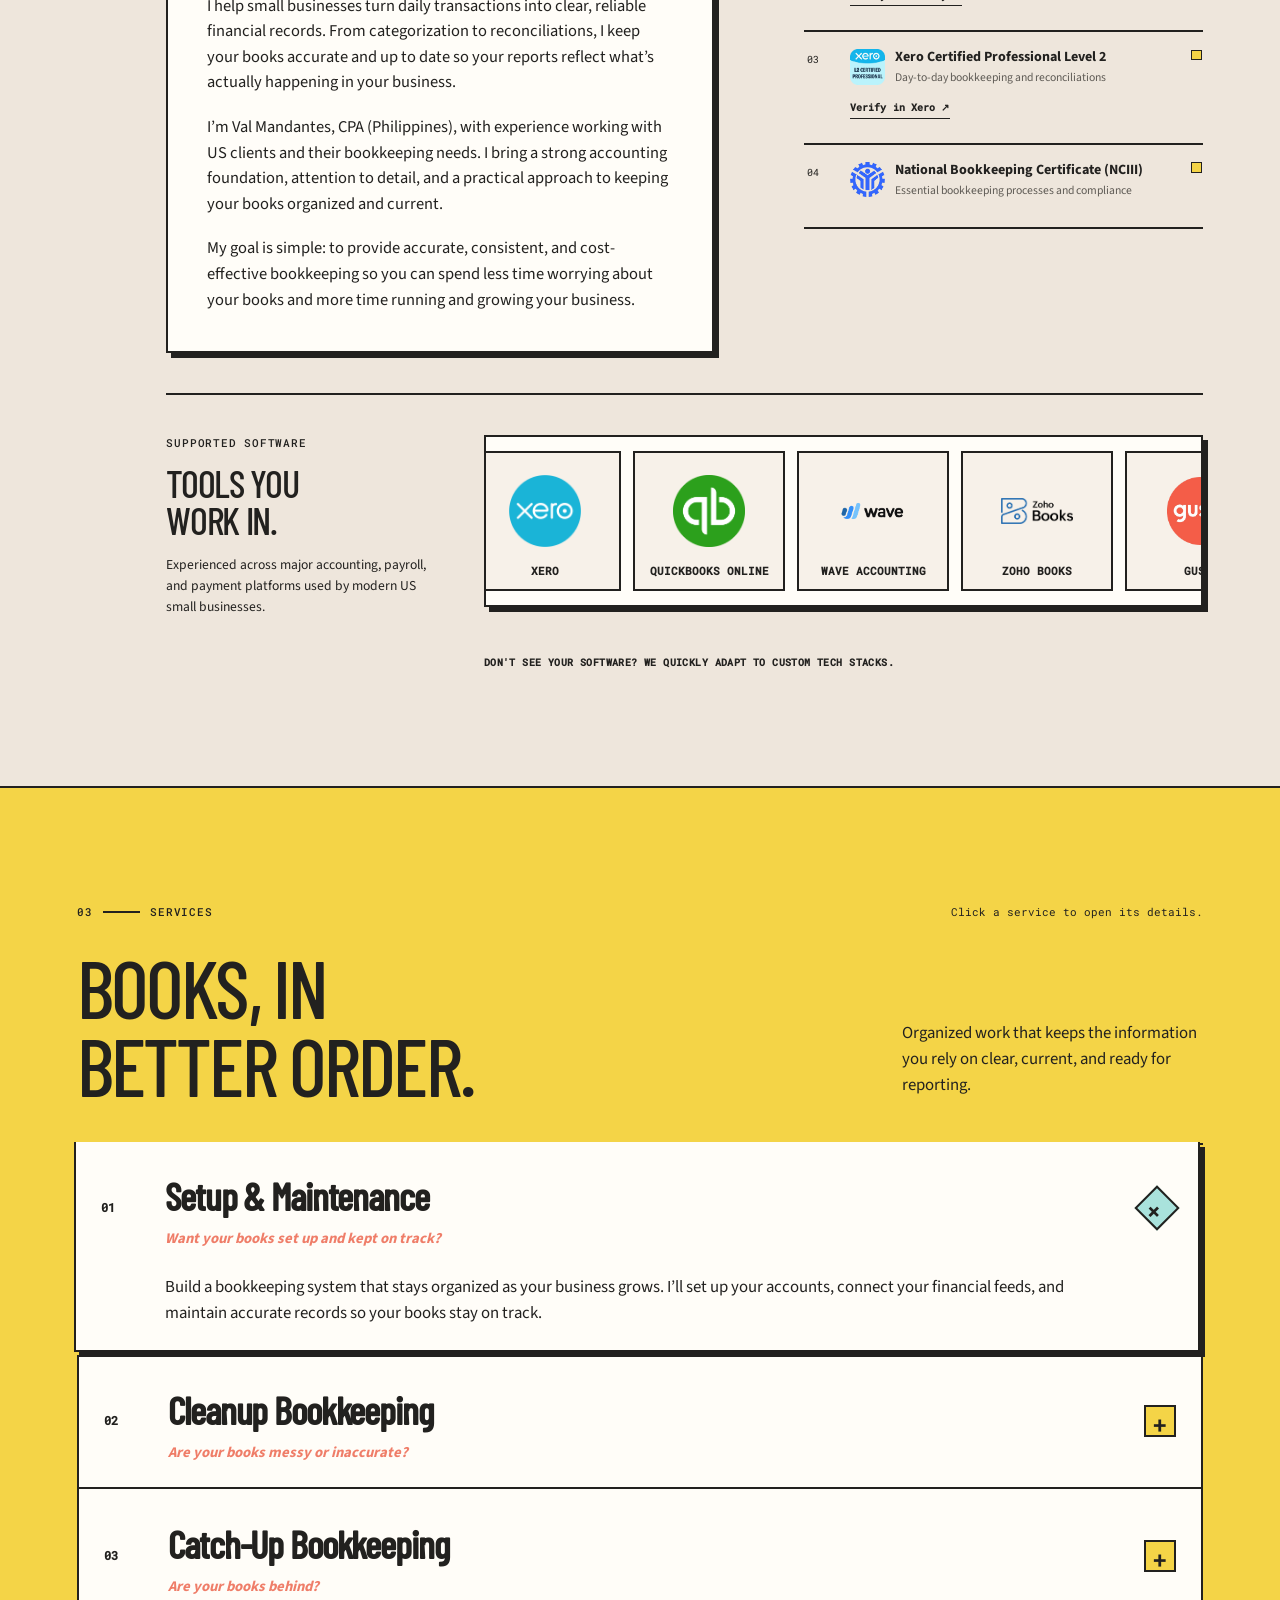
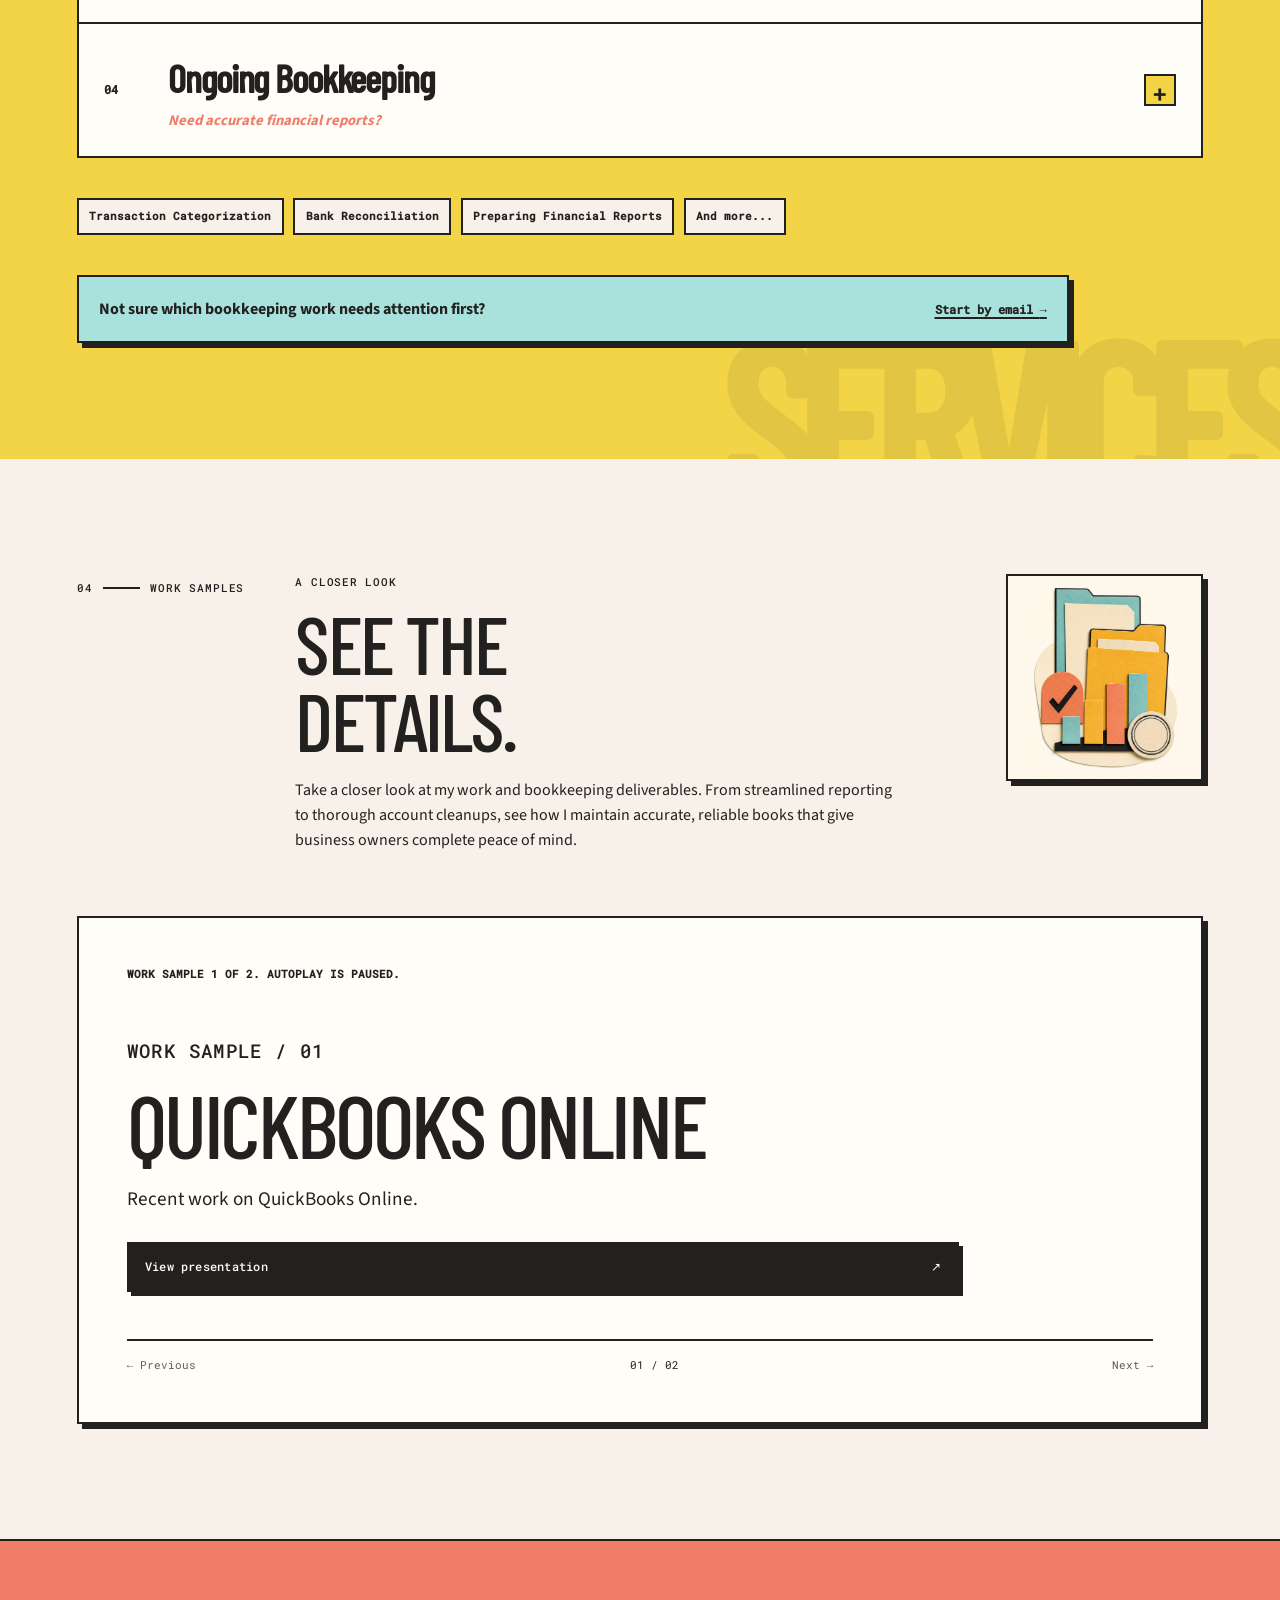
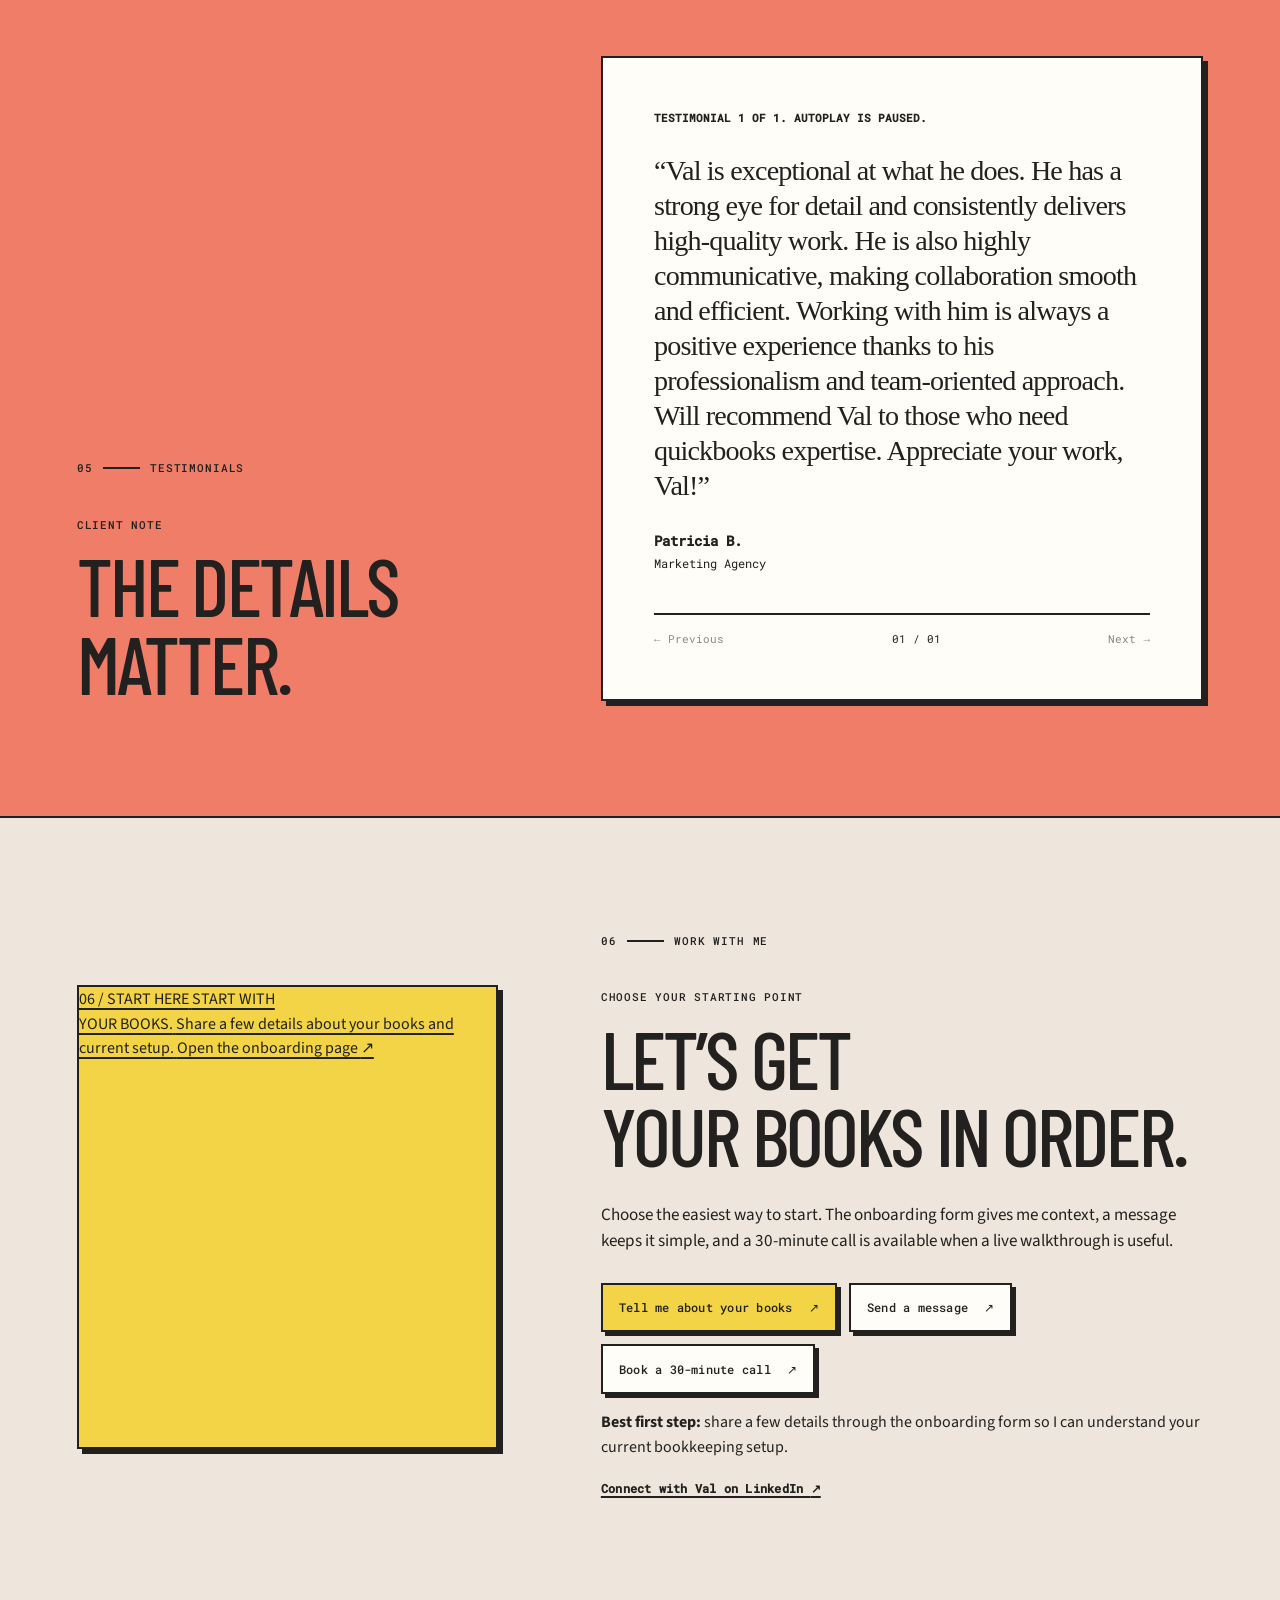
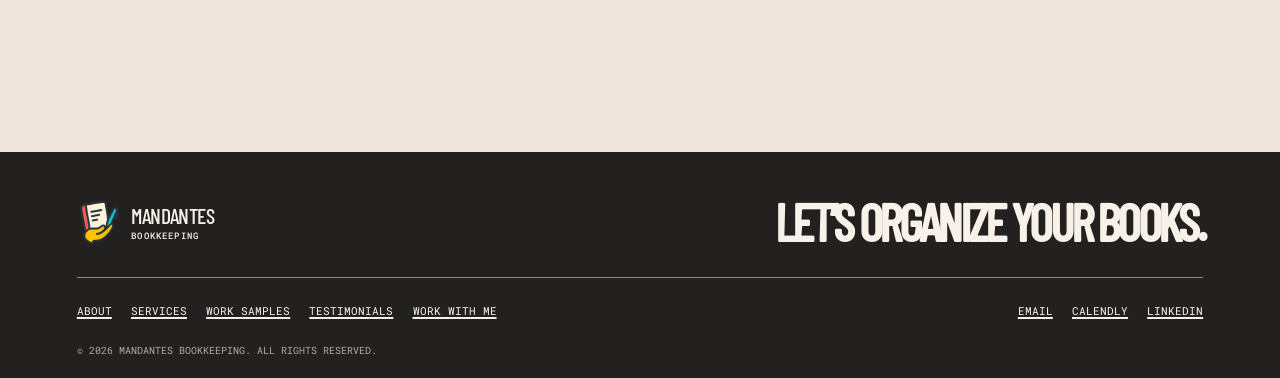
==== commit 6e230f69: "Refactor mhv-tabs and mhv-pause styles for clarity" ====
--- a/index.html
+++ b/index.html
@@ -96,17 +96,21 @@
 .mhv{--c:#000;--mhv-line:rgba(34,33,31,.14);--dur:8s;position:absolute;inset:0;z-index:2;display:flex;flex-direction:column;container-type:inline-size;
   font-family:var(--mono);color:var(--ink)}
 .mhv *{box-sizing:border-box}
-.mhv-tabs{display:flex;flex:none;border:var(--line);background:var(--paper);box-shadow:3px 3px 0 var(--ink);margin:0 9px 1.3rem 0}
-.mhv-tab{flex:1 1 0;min-width:0;height:2.9rem;display:grid;place-items:center;padding:0 .4rem;border:0;border-right:2px solid var(--ink);background:transparent;cursor:pointer;position:relative;
-  font:700 .6rem var(--mono);text-transform:uppercase;color:var(--ink);transition:background 150ms var(--ease-out)}
-.mhv-tab img{height:1.4rem;width:auto;max-width:100%;object-fit:contain;display:block;opacity:.5;transition:opacity 150ms var(--ease-out)}
-.mhv-tab.on{background:var(--yellow)}.mhv-tab.on img{opacity:1}
-.mhv-tab:not(.on):hover{background:var(--aqua)}.mhv-tab:hover img{opacity:1}
-.mhv-tab:focus-visible,.mhv-pause:focus-visible{outline:3px solid var(--coral);outline-offset:-5px}
-.mhv-tab::after{content:"";position:absolute;left:0;bottom:0;height:4px;width:0;background:var(--coral)}
+.mhv-tabs{position:absolute;z-index:10;top:.55rem;left:.55rem;right:calc(9px + .55rem);display:flex;height:2rem;background:rgba(255,253,248,.9);border:1px solid rgba(34,33,31,.3);
+  backdrop-filter:blur(4px);opacity:0;pointer-events:none;transition:opacity 200ms var(--ease-out)}
+.mhv:hover .mhv-tabs,.mhv:focus-within .mhv-tabs{opacity:1;pointer-events:auto}
+@media (hover:none){.mhv-tabs{opacity:.9;pointer-events:auto}}
+.mhv-tab{flex:1 1 0;min-width:0;display:grid;place-items:center;padding:0 .35rem;border:0;border-right:1px solid rgba(34,33,31,.18);background:transparent;cursor:pointer;position:relative;
+  font:700 .55rem var(--mono);text-transform:uppercase;color:var(--ink)}
+.mhv-tab:last-child{border-right:0}
+.mhv-tab img{height:.95rem;width:auto;max-width:100%;object-fit:contain;display:block;opacity:.4;transition:opacity 150ms var(--ease-out)}
+.mhv-tab.on img,.mhv-tab:hover img{opacity:1}
+.mhv-tab:focus-visible,.mhv-pause:focus-visible{outline:2px solid var(--coral);outline-offset:-3px}
+.mhv-tab::after{content:"";position:absolute;left:0;bottom:0;height:2px;width:0;background:var(--coral)}
 .mhv-tab.on::after{animation:mhv-p var(--dur) linear forwards}
-.mhv-pause{flex:none;width:2.9rem;display:grid;place-items:center;padding:0;border:0;border-right:2px solid var(--ink);background:var(--ink);color:var(--white);font:700 .68rem var(--mono);cursor:pointer;transition:background 150ms var(--ease-out)}
-.mhv-pause:hover{background:var(--coral)}
+.mhv-pause{flex:none;width:2rem;display:grid;place-items:center;padding:0;border:0;border-right:1px solid rgba(34,33,31,.18);background:transparent;color:var(--ink);opacity:.6;cursor:pointer}
+.mhv-pause:hover{opacity:1;color:var(--coral)}
+.mhv-pause svg{width:11px;height:11px}
 .mhv-win{position:relative;flex:1;min-height:0;margin:0 9px 9px 0}
 .mhv-pane{position:absolute;inset:0;display:flex;flex-direction:column;overflow:hidden;background:var(--white);border:var(--line);
   transform:translate(9px,9px);opacity:0;z-index:1;pointer-events:none;transition:opacity .3s var(--ease-out)}
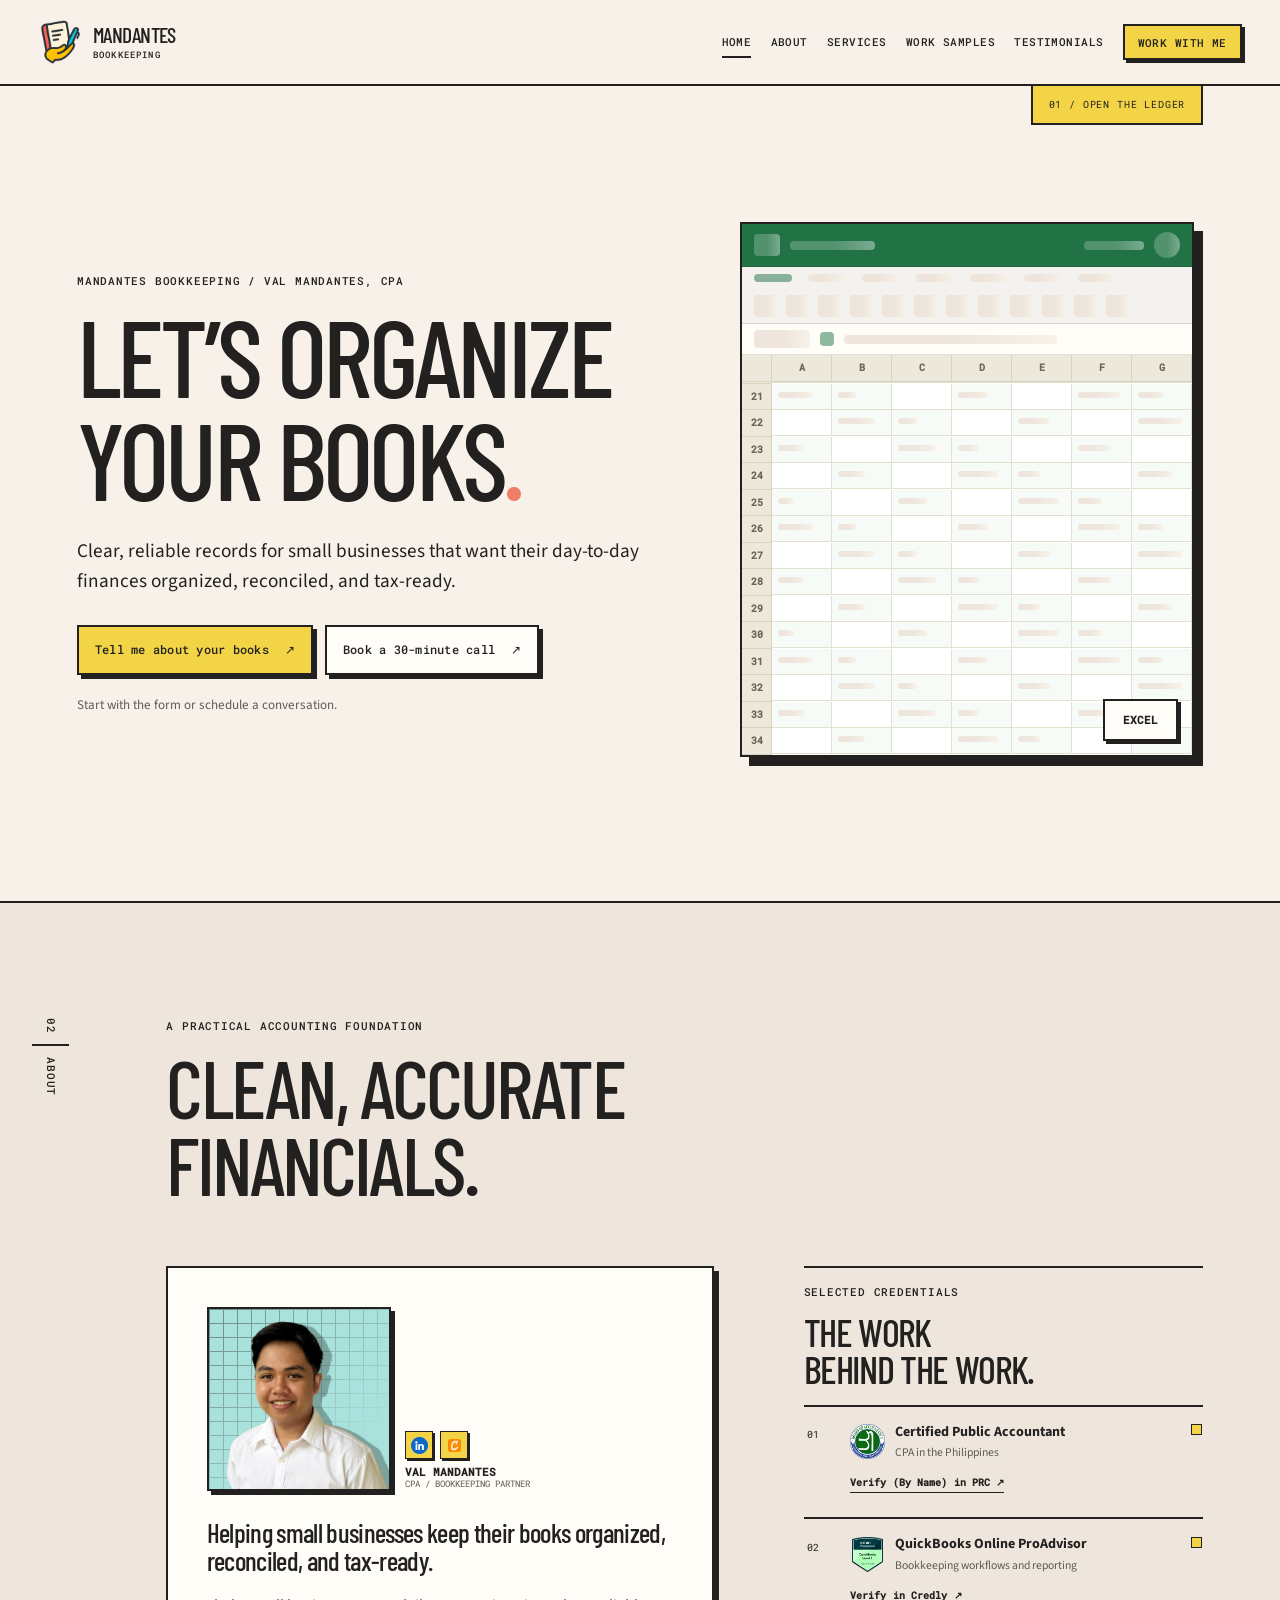
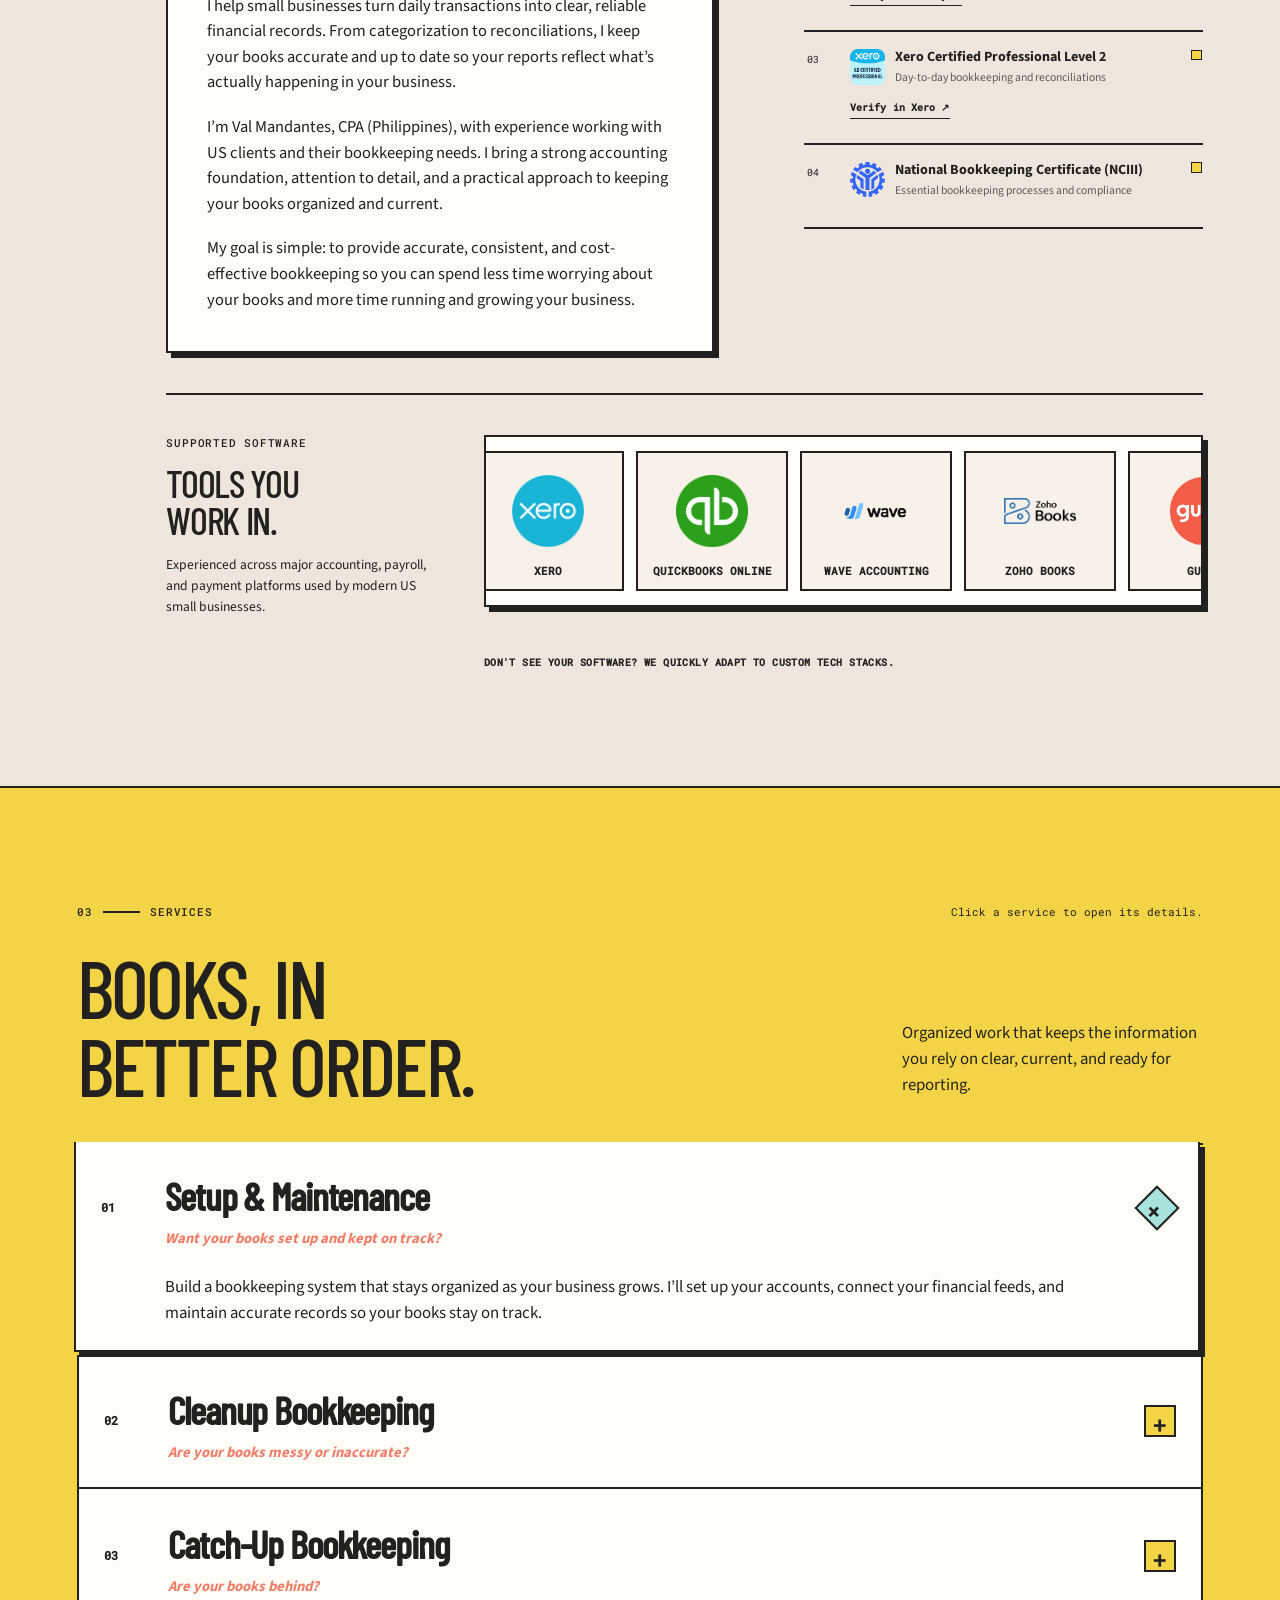
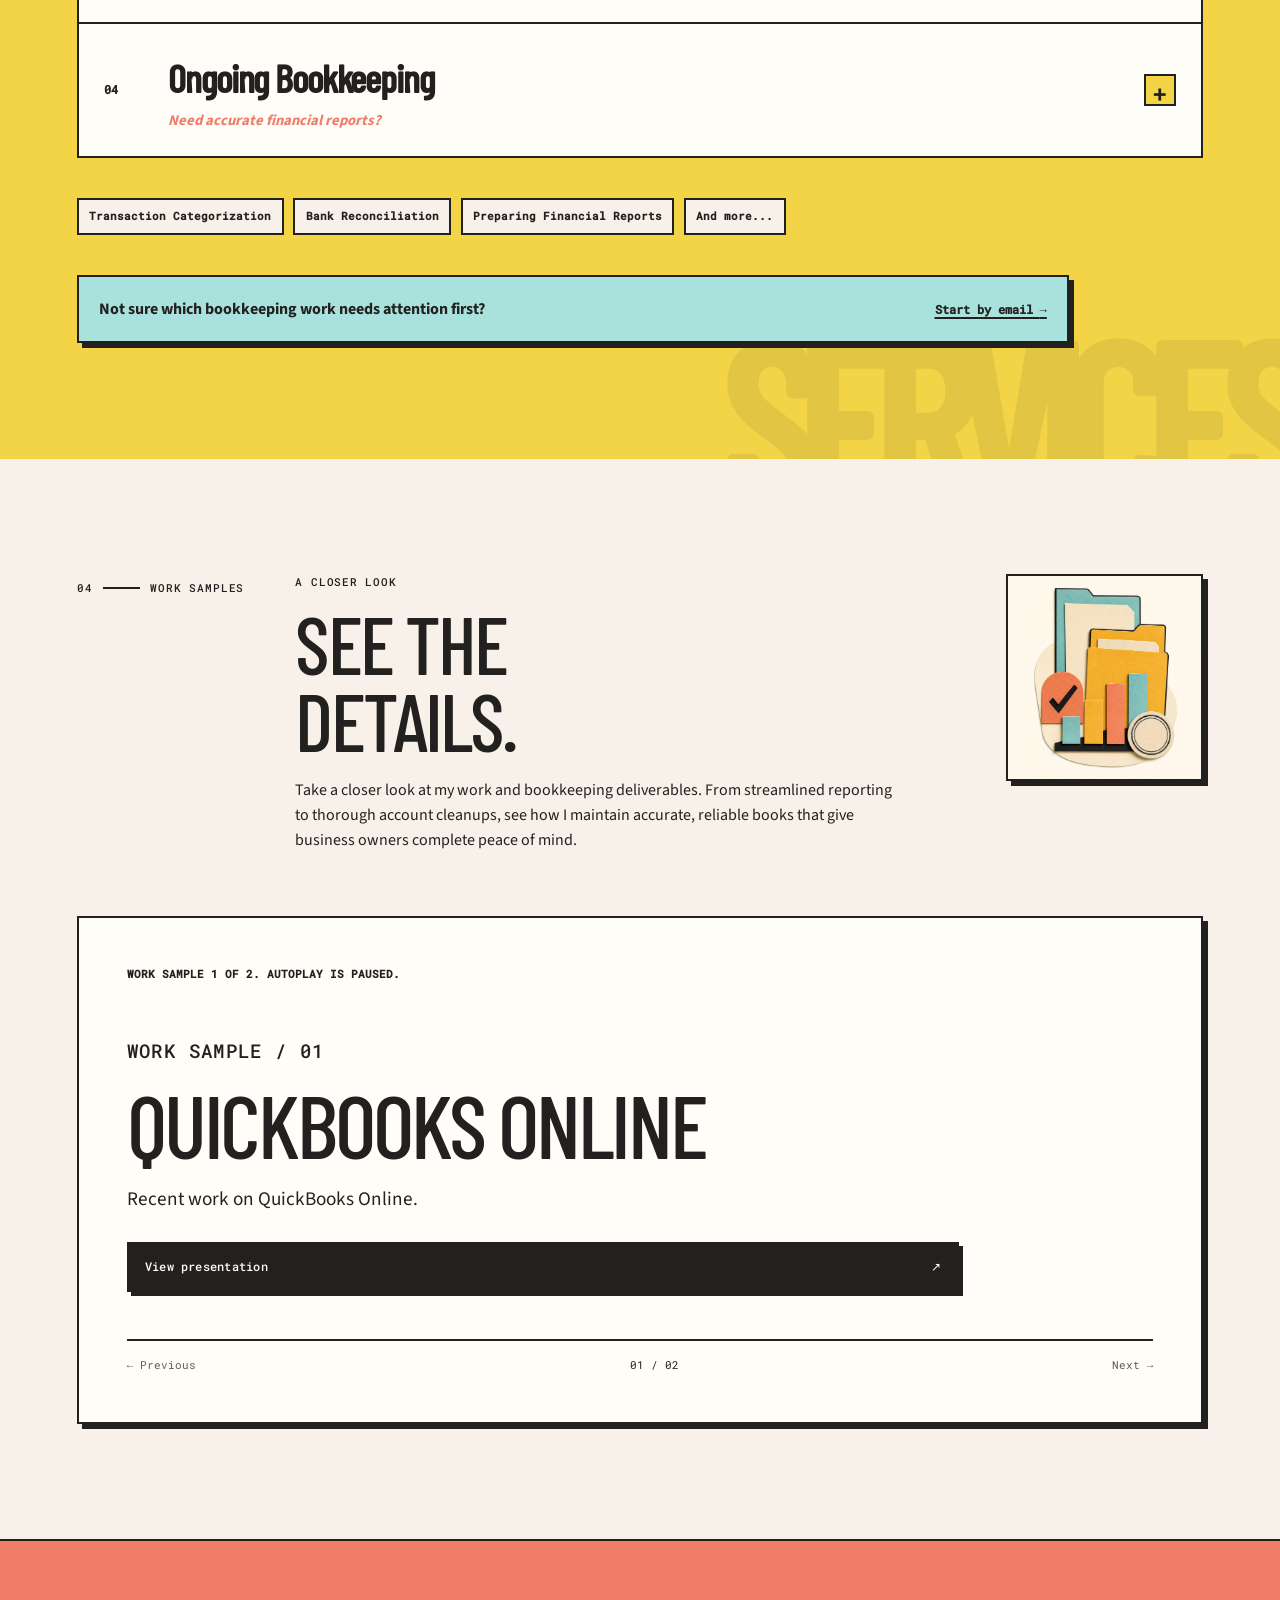
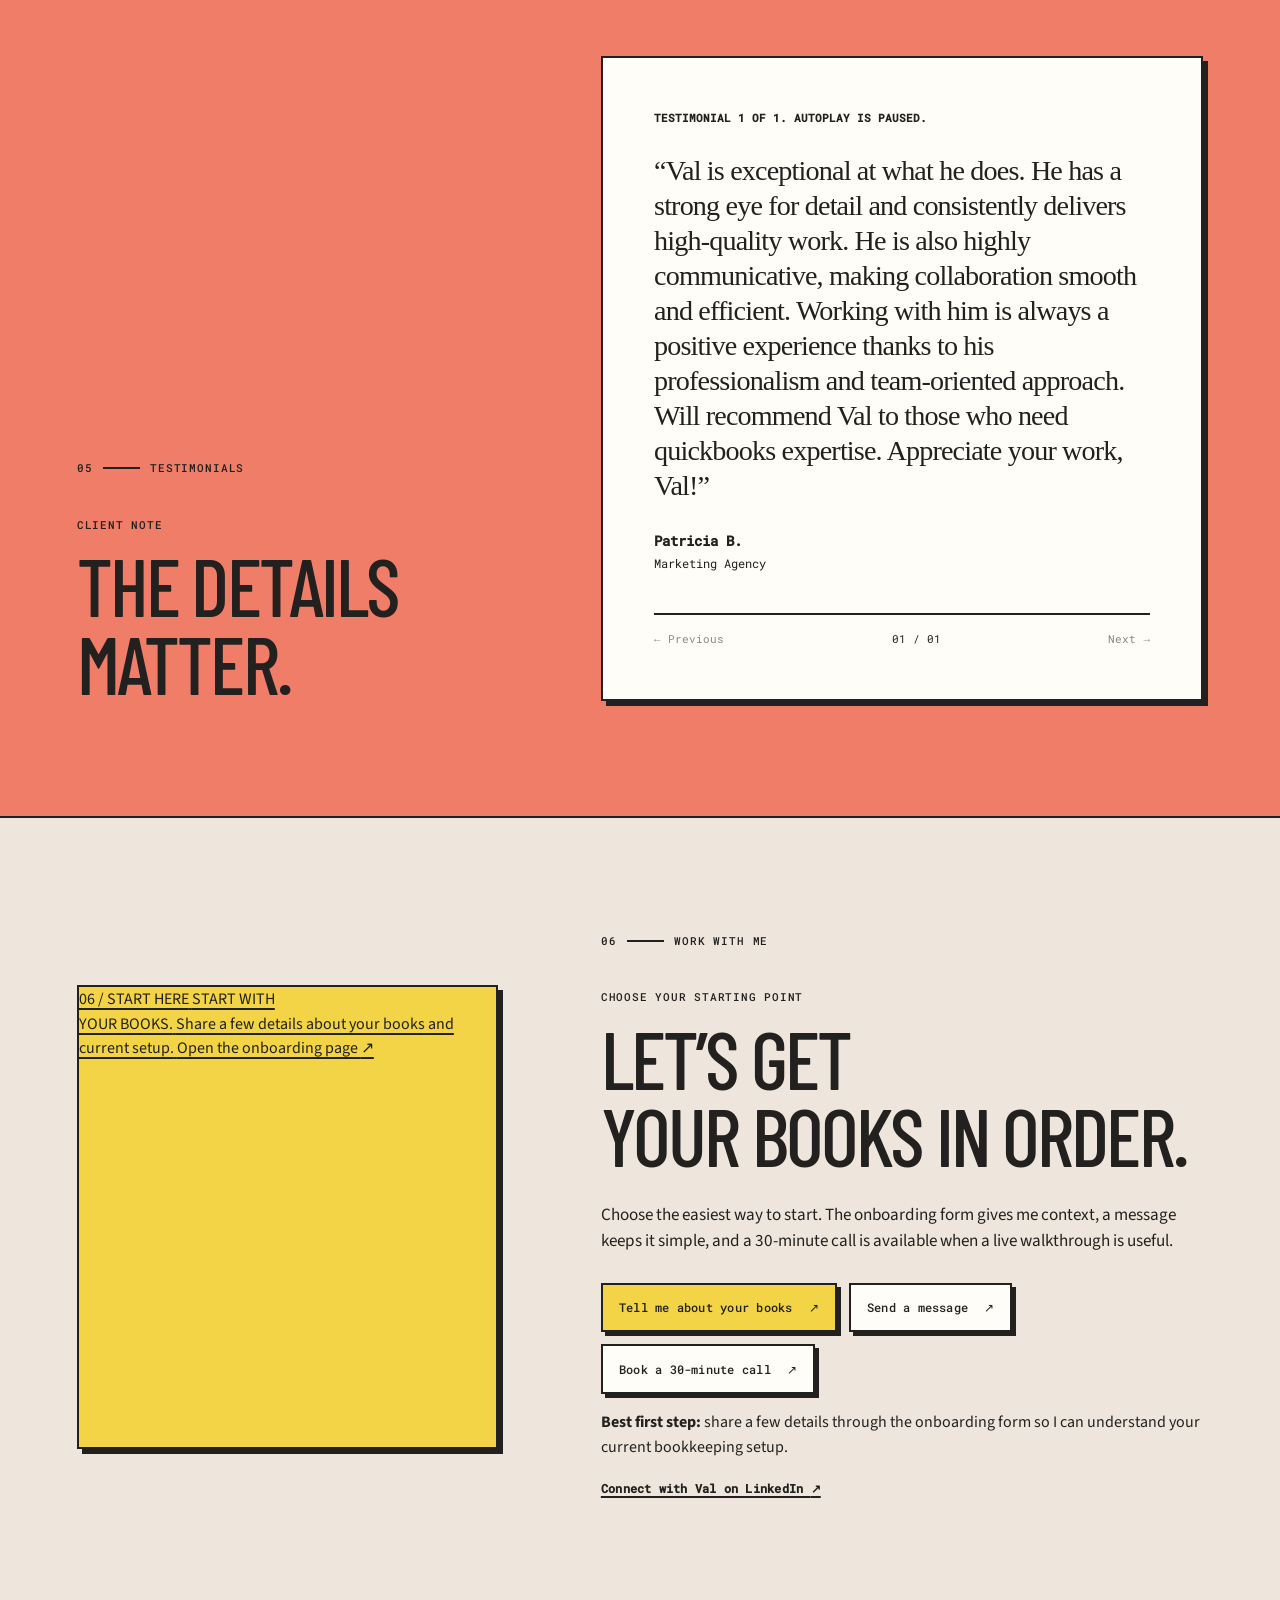
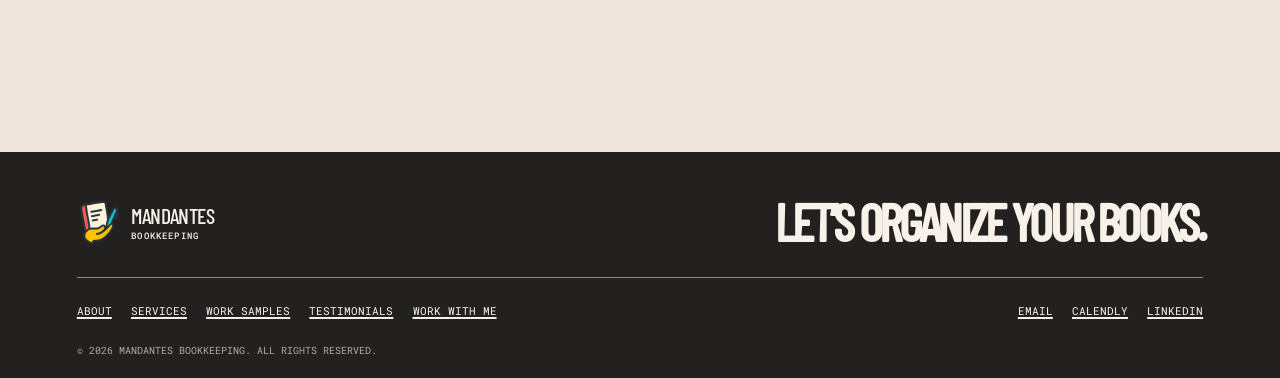
==== commit 5d63ea17: "Refactor CSS for mhv-pane animations and styles" ====
--- a/index.html
+++ b/index.html
@@ -113,11 +113,12 @@
 .mhv-pause svg{width:11px;height:11px}
 .mhv-win{position:relative;flex:1;min-height:0;margin:0 9px 9px 0}
 .mhv-pane{position:absolute;inset:0;display:flex;flex-direction:column;overflow:hidden;background:var(--white);border:var(--line);
-  transform:translate(9px,9px);opacity:0;z-index:1;pointer-events:none;transition:opacity .3s var(--ease-out)}
-.mhv-pane::after{content:"";position:absolute;inset:0;z-index:5;background:var(--ink);opacity:1;pointer-events:none;transition:opacity .45s var(--ease-out) .12s}
-.mhv-pane.p1{opacity:1;z-index:2}
-.mhv-pane.on{opacity:1;z-index:4;transform:none;pointer-events:auto;animation:mhv-top .75s var(--ease-out)}
-.mhv-pane.on::after{opacity:0}
+  transform:translate(9px,9px);z-index:1;pointer-events:none}
+.mhv-pane::after{content:"";position:absolute;inset:0;z-index:5;pointer-events:none;
+  background:linear-gradient(180deg,transparent 0,transparent 34%,var(--ink) 66%,var(--ink) 100%);background-size:100% 300%;background-position:0 100%}
+.mhv-pane.p1{z-index:2}
+.mhv-pane.on{z-index:4;transform:none;pointer-events:auto;animation:mhv-top .8s var(--ease-out)}
+.mhv-pane.on::after{background-position:0 0;transition:background-position .9s cubic-bezier(.45,0,.2,1) .05s}
 .mhv-hd{display:flex;align-items:center;gap:10px;padding:0 12px;height:2.7rem;border-bottom:1px solid var(--mhv-line);flex:none}
 .mhv-sp{flex:1}
 .mhv-bd{display:flex;flex:1;min-height:0}
@@ -154,7 +155,7 @@
 
 .mhv:hover *:not(.mhv-pane),.mhv:hover *::after,.mhv.is-paused *:not(.mhv-pane),.mhv.is-paused *::after,.mhv.is-off *:not(.mhv-pane),.mhv.is-off *::after{animation-play-state:paused!important}
 @keyframes mhv-p{to{width:100%}}
-@keyframes mhv-top{0%{transform:translate(9px,9px)}50%{transform:translate(-9px,-9px) rotate(-.7deg)}100%{transform:none}}
+@keyframes mhv-top{0%{transform:translate(9px,9px)}50%{transform:translate(-6px,-6px) rotate(-.4deg)}100%{transform:none}}
 @keyframes mhv-s{to{transform:translateY(calc(var(--d,0)*-1px))}}
 @keyframes mhv-sh{to{background-position:-200% 0}}
 @media (prefers-reduced-motion:reduce){.sk,.mhv-pane.on .mhv-sc{animation:none!important}.mhv-pane.on .mhv-sc{transform:none}}
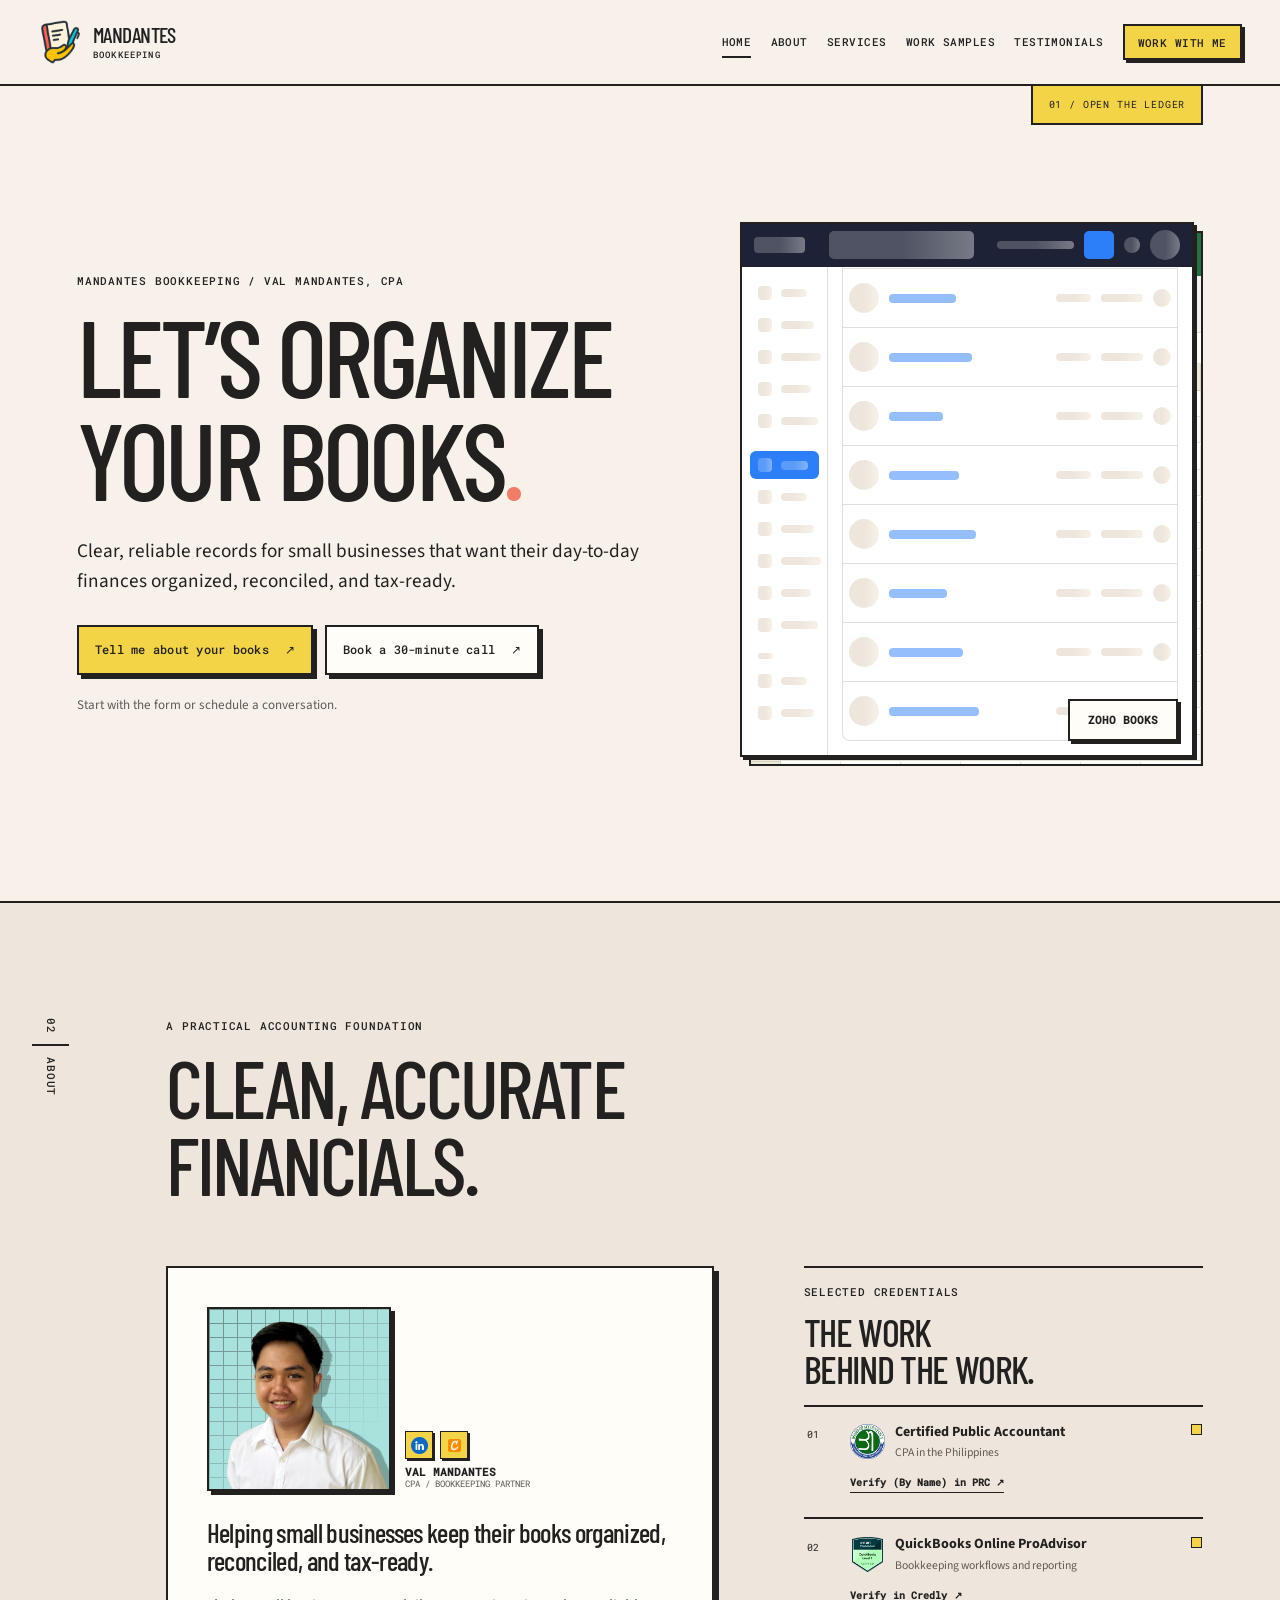
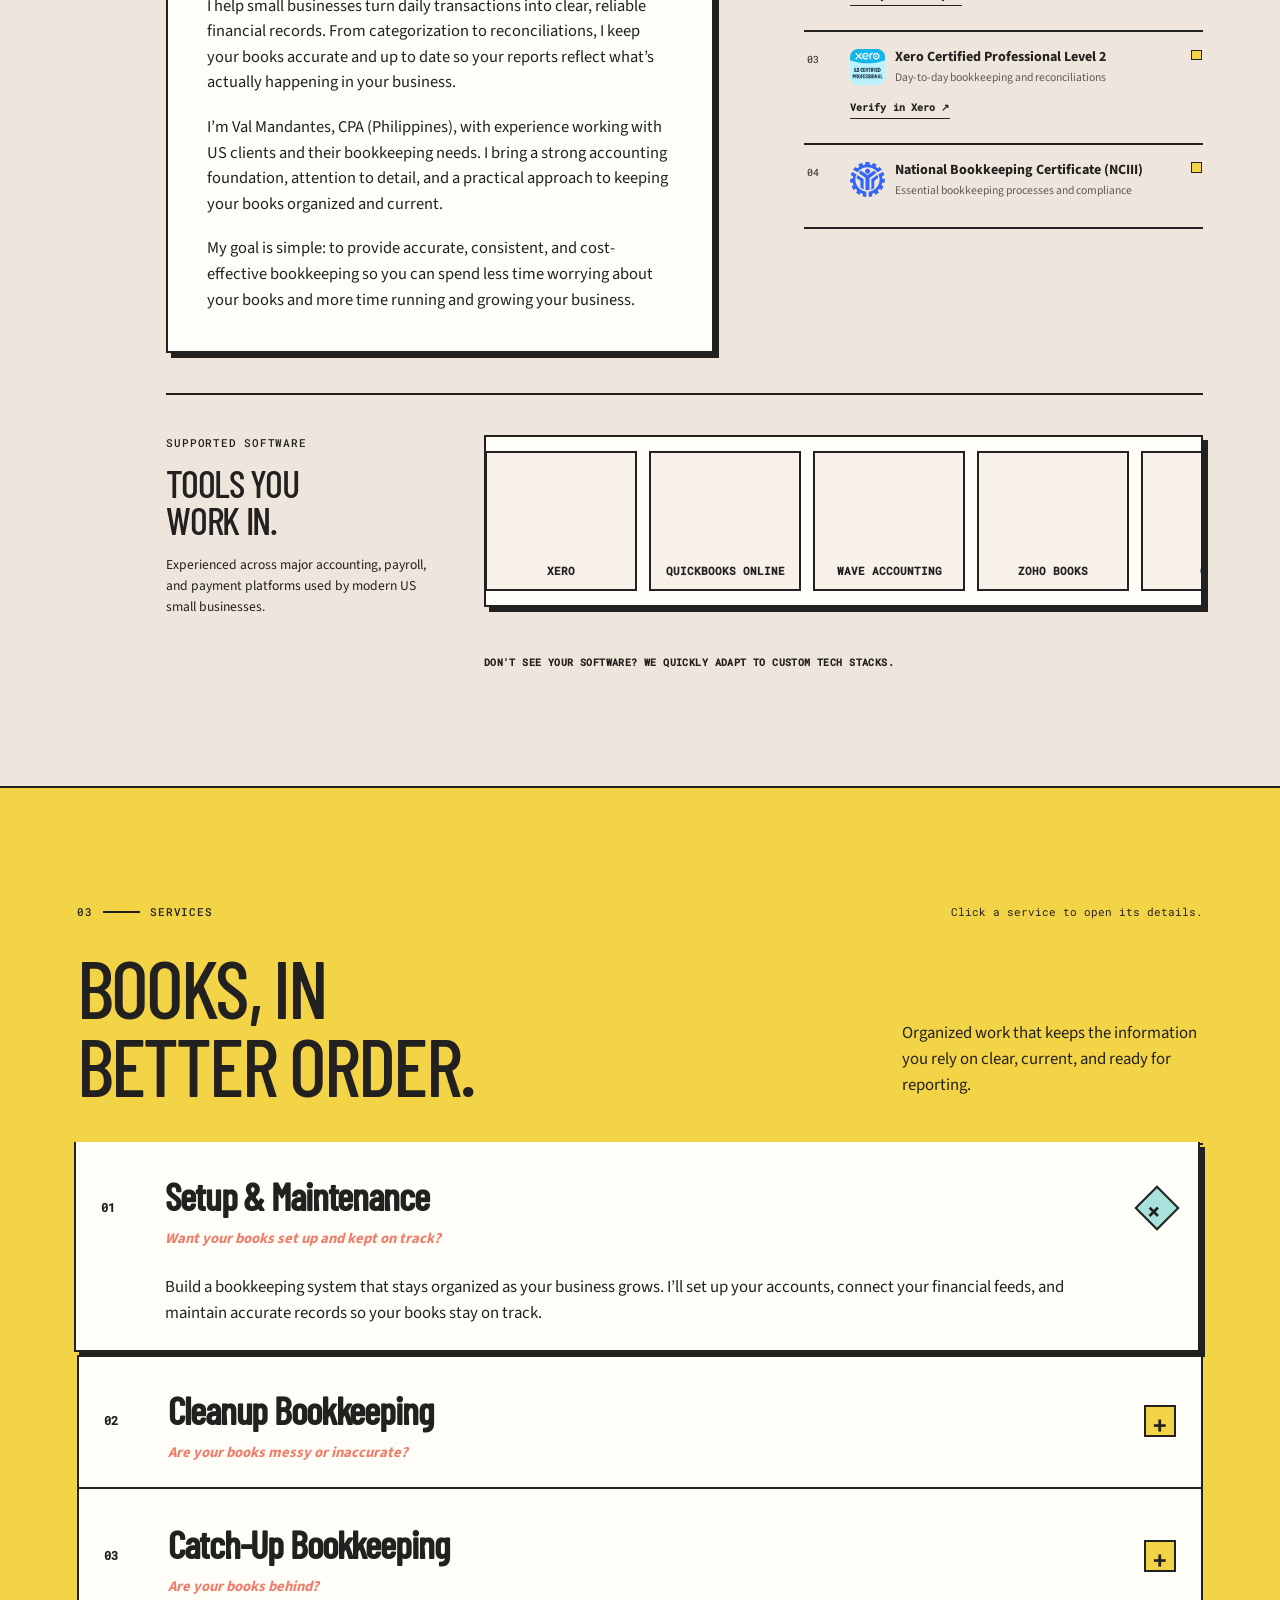
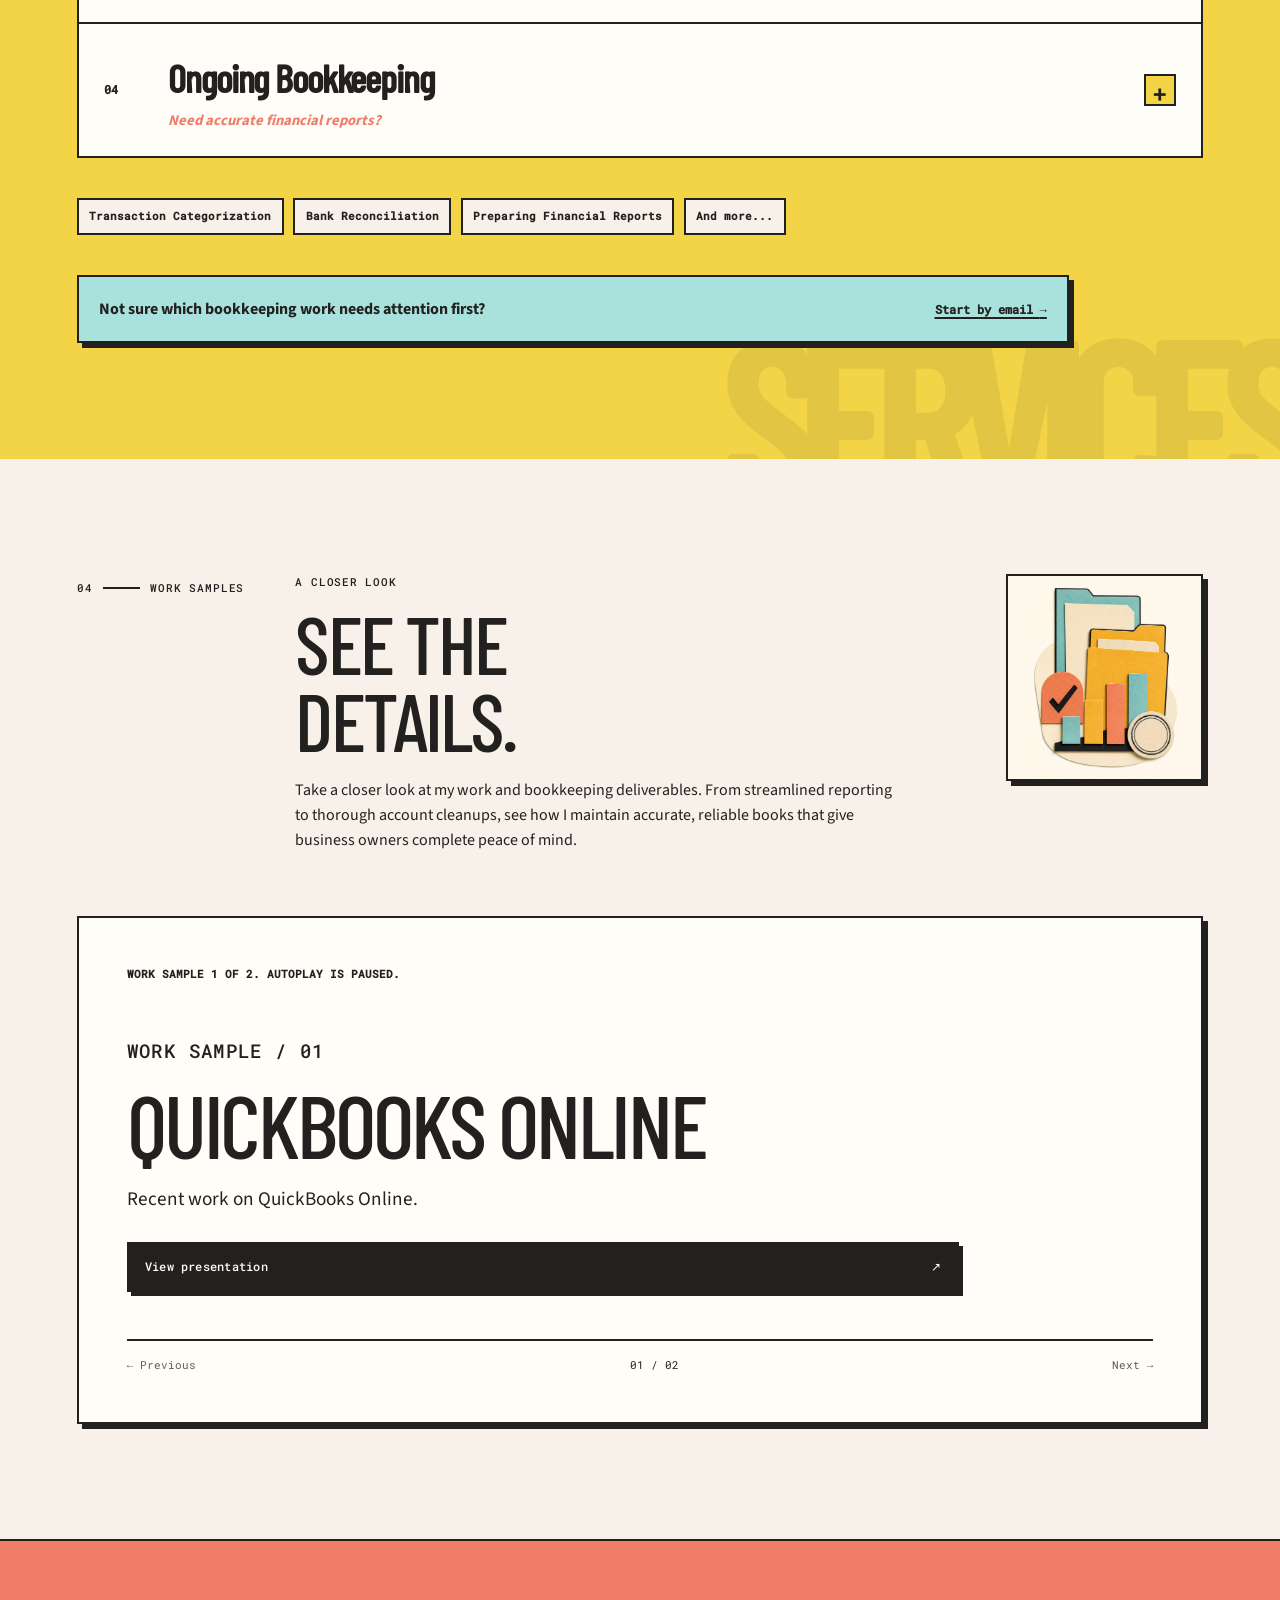
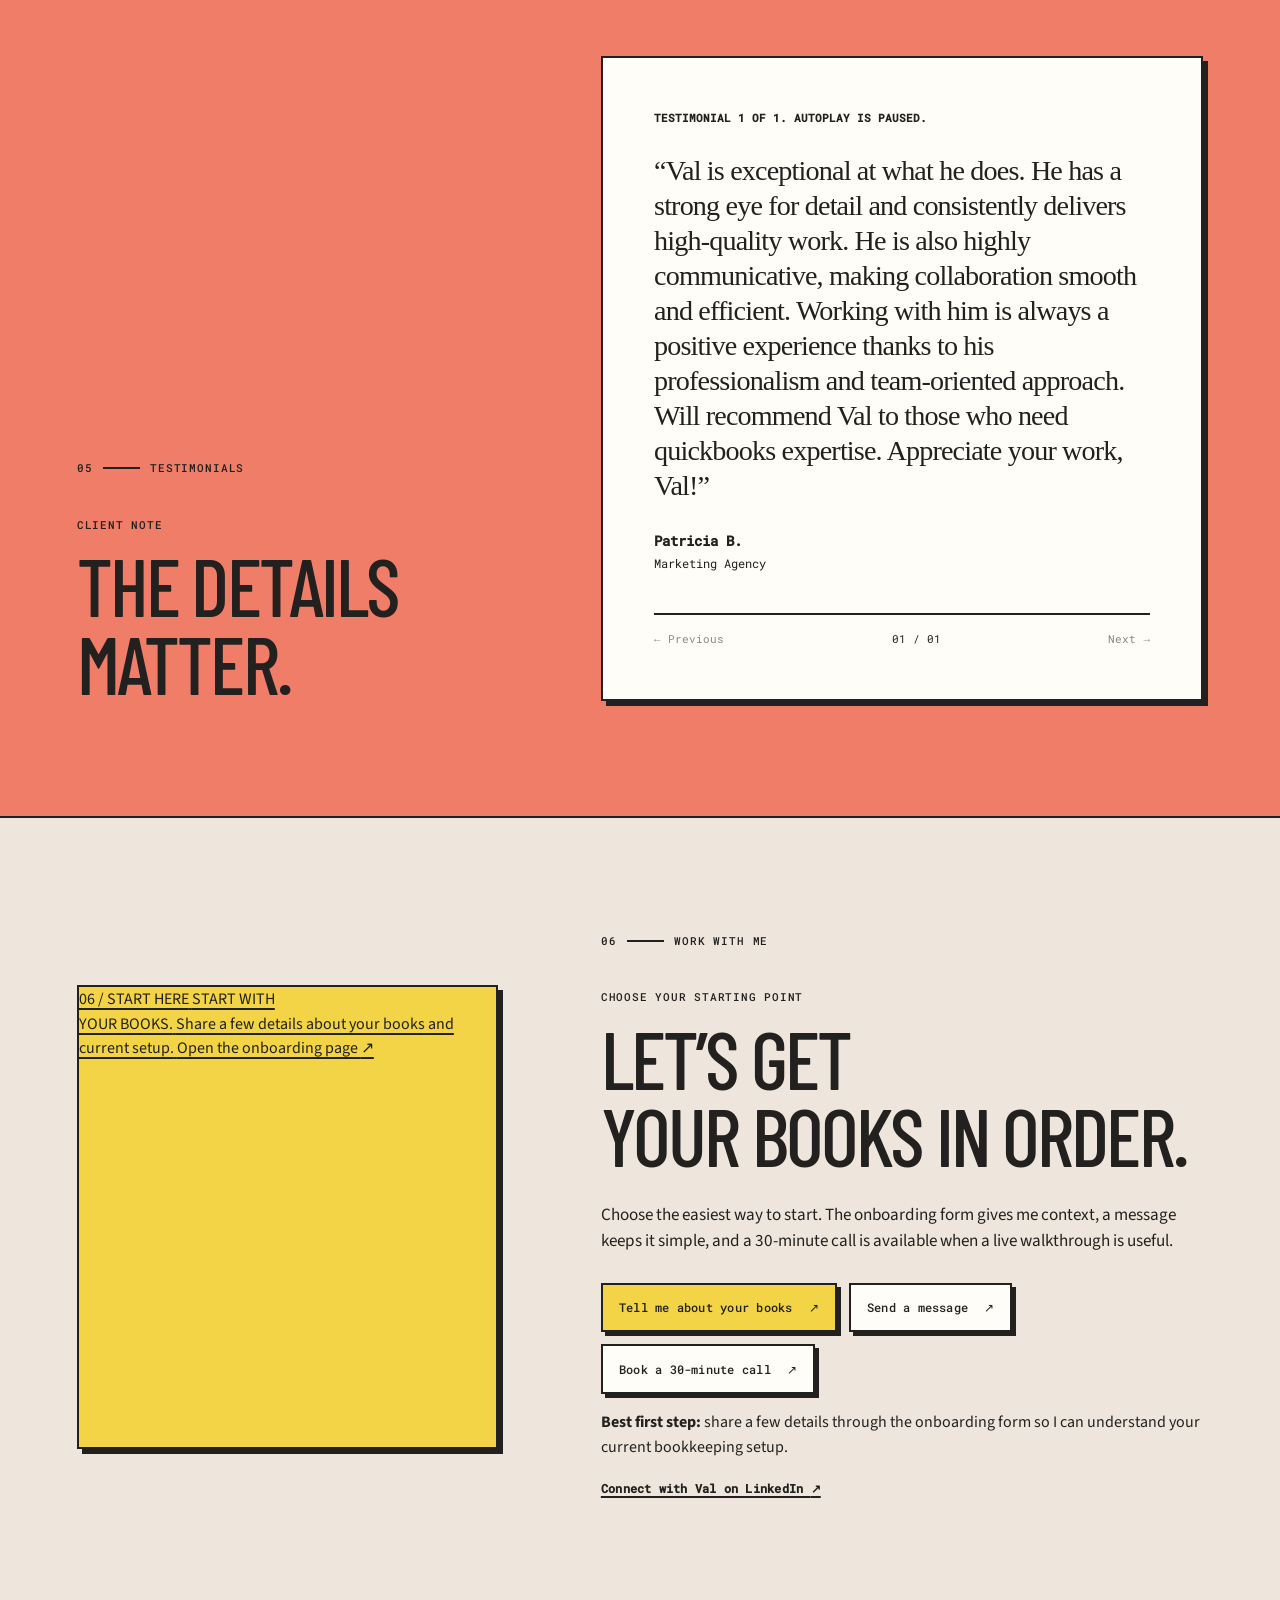
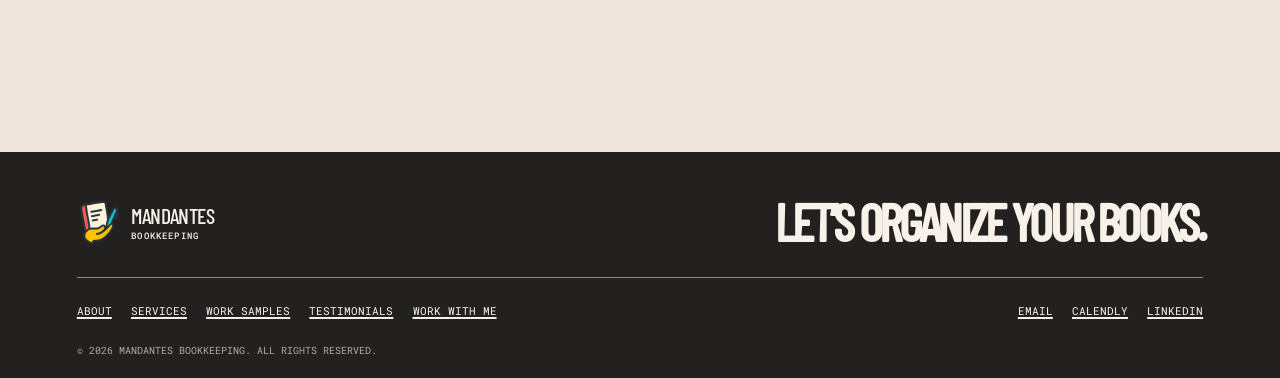
==== commit 6e77f164: "Refactor CSS styles for mhv component" ====
--- a/index.html
+++ b/index.html
@@ -93,7 +93,7 @@
 <style>
 .hero-visual{border:0;background:transparent;box-shadow:none;overflow:visible}
 .hero-visual.reveal:hover{box-shadow:none;transform:none}
-.mhv{--c:#000;--mhv-line:rgba(34,33,31,.14);--dur:8s;position:absolute;inset:0;z-index:2;display:flex;flex-direction:column;container-type:inline-size;
+.mhv{--c:#000;--mhv-line:rgba(34,33,31,.14);--dur:8s;position:absolute;inset:0;z-index:2;display:flex;flex-direction:column;container-type:inline-size;overflow:hidden;
   font-family:var(--mono);color:var(--ink)}
 .mhv *{box-sizing:border-box}
 .mhv-tabs{position:absolute;z-index:10;top:.55rem;left:.55rem;right:calc(9px + .55rem);display:flex;height:2rem;background:rgba(255,253,248,.9);border:1px solid rgba(34,33,31,.3);
@@ -112,13 +112,11 @@
 .mhv-pause:hover{opacity:1;color:var(--coral)}
 .mhv-pause svg{width:11px;height:11px}
 .mhv-win{position:relative;flex:1;min-height:0;margin:0 9px 9px 0}
-.mhv-pane{position:absolute;inset:0;display:flex;flex-direction:column;overflow:hidden;background:var(--white);border:var(--line);
+.mhv-pane{position:absolute;inset:0;display:flex;flex-direction:column;overflow:hidden;background:var(--white);border:var(--line);box-shadow:3px 3px 0 var(--ink);
   transform:translate(9px,9px);z-index:1;pointer-events:none}
-.mhv-pane::after{content:"";position:absolute;inset:0;z-index:5;pointer-events:none;
-  background:linear-gradient(180deg,transparent 0,transparent 34%,var(--ink) 66%,var(--ink) 100%);background-size:100% 300%;background-position:0 100%}
 .mhv-pane.p1{z-index:2}
-.mhv-pane.on{z-index:4;transform:none;pointer-events:auto;animation:mhv-top .8s var(--ease-out)}
-.mhv-pane.on::after{background-position:0 0;transition:background-position .9s cubic-bezier(.45,0,.2,1) .05s}
+.mhv-pane.on{z-index:4;transform:none;pointer-events:auto;transition:transform .6s var(--motion-spring,cubic-bezier(.16,1,.3,1))}
+.mhv-pane.out{z-index:5;animation:mhv-swipe .65s cubic-bezier(.55,0,.9,.4) forwards}
 .mhv-hd{display:flex;align-items:center;gap:10px;padding:0 12px;height:2.7rem;border-bottom:1px solid var(--mhv-line);flex:none}
 .mhv-sp{flex:1}
 .mhv-bd{display:flex;flex:1;min-height:0}
@@ -155,7 +153,7 @@
 
 .mhv:hover *:not(.mhv-pane),.mhv:hover *::after,.mhv.is-paused *:not(.mhv-pane),.mhv.is-paused *::after,.mhv.is-off *:not(.mhv-pane),.mhv.is-off *::after{animation-play-state:paused!important}
 @keyframes mhv-p{to{width:100%}}
-@keyframes mhv-top{0%{transform:translate(9px,9px)}50%{transform:translate(-6px,-6px) rotate(-.4deg)}100%{transform:none}}
+@keyframes mhv-swipe{0%{transform:none}24%{transform:translate(3%,1%) rotate(1.2deg)}100%{transform:translate(135%,5%) rotate(11deg)}}
 @keyframes mhv-s{to{transform:translateY(calc(var(--d,0)*-1px))}}
 @keyframes mhv-sh{to{background-position:-200% 0}}
 @media (prefers-reduced-motion:reduce){.sk,.mhv-pane.on .mhv-sc{animation:none!important}.mhv-pane.on .mhv-sc{transform:none}}
@@ -237,15 +235,16 @@
   win.appendChild(p);P.push(p);
 });
 function measure(){var p=P[cur],sc=p.querySelector('.mhv-sc'),vp=p.querySelector('.mhv-vp');sc.style.setProperty('--d',Math.max(0,sc.offsetHeight-vp.clientHeight))}
+var tm=[],started=0;
 function go(i){
-  cur=(i+APPS.length)%APPS.length;
+  var n=APPS.length,old=cur;cur=(i+n)%n;
   T.forEach(function(t,k){t.classList.remove('on');t.setAttribute('aria-selected',k===cur)});
-  var n=APPS.length;
-  P.forEach(function(p,k){var d=(k-cur+n)%n;p.classList.remove('on','p1');p.querySelector('.mhv-sc').style.animation='none';if(!d)p.classList.add('on');else if(d===1)p.classList.add('p1')});
+  P.forEach(function(p,k){var d=(k-cur+n)%n;clearTimeout(tm[k]);p.classList.remove('on','p1','out');p.querySelector('.mhv-sc').style.animation='none';if(!d)p.classList.add('on');else if(d===1)p.classList.add('p1')});
+  if(started&&old!==cur){var po=P[old];po.classList.add('out');tm[old]=setTimeout(function(){po.classList.remove('out')},700)}
+  started=1;
   void root.offsetHeight;
   P[cur].querySelector('.mhv-sc').style.animation='';
   T[cur].classList.add('on');measure();
-  
 }
 var RM=matchMedia('(prefers-reduced-motion: reduce)').matches;
 var PS='<svg viewBox="0 0 16 16" width="14" height="14" fill="currentColor" aria-hidden="true"><rect x="3" y="2" width="3.5" height="12"/><rect x="9.5" y="2" width="3.5" height="12"/></svg>',PL='<svg viewBox="0 0 16 16" width="14" height="14" fill="currentColor" aria-hidden="true"><path d="M4 2l10 6-10 6z"/></svg>';
